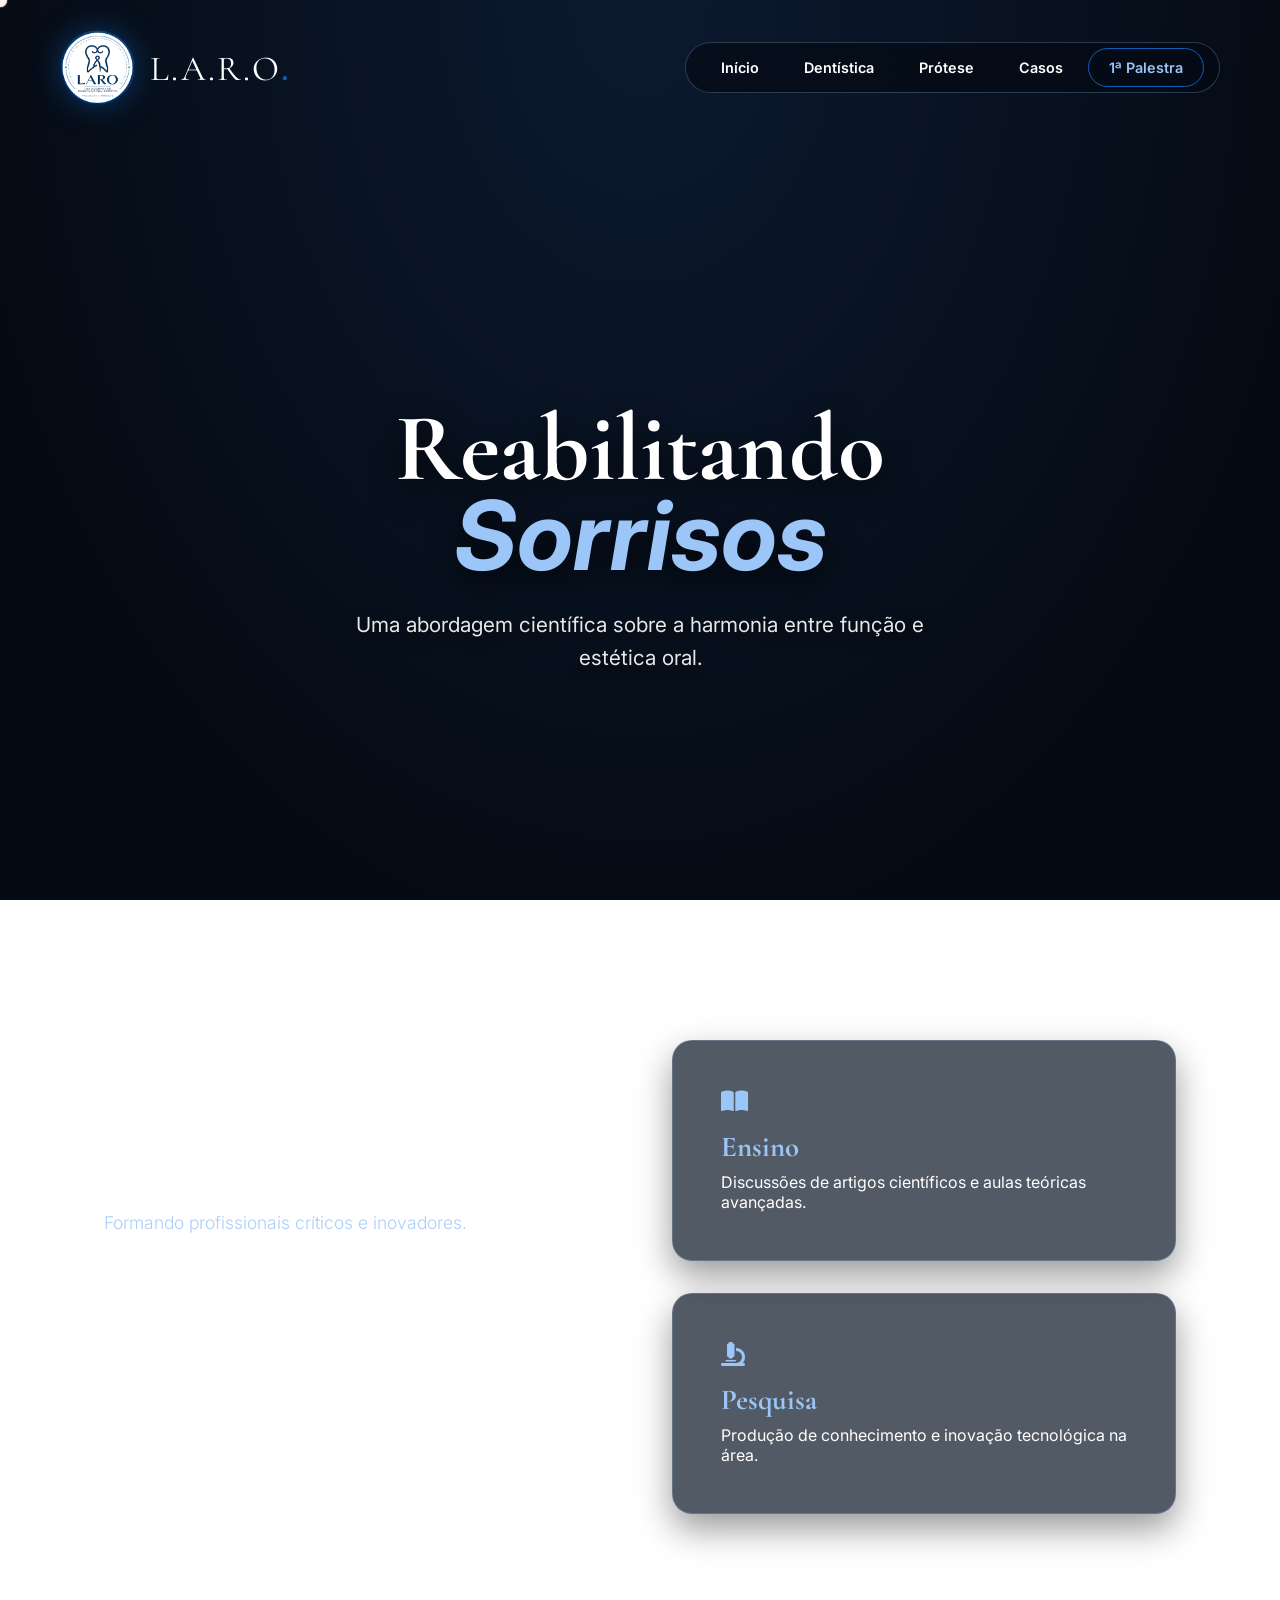
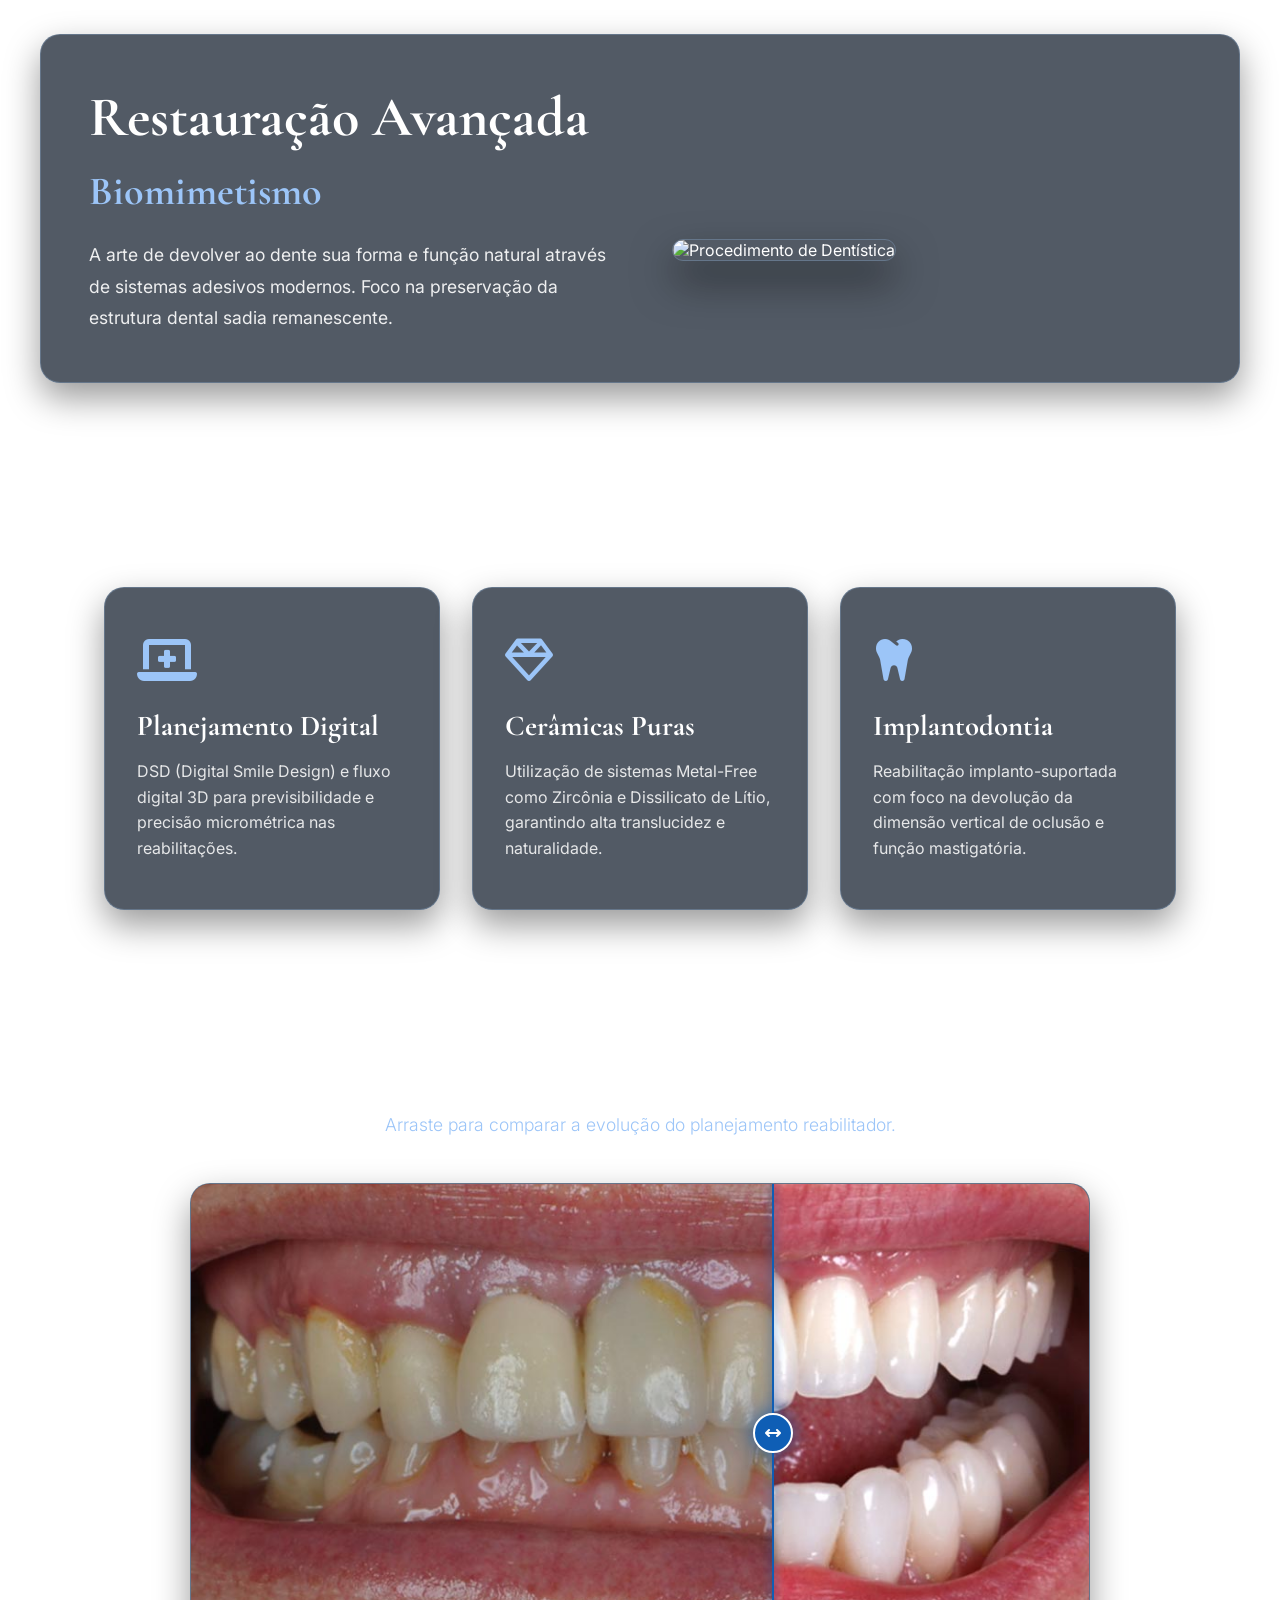
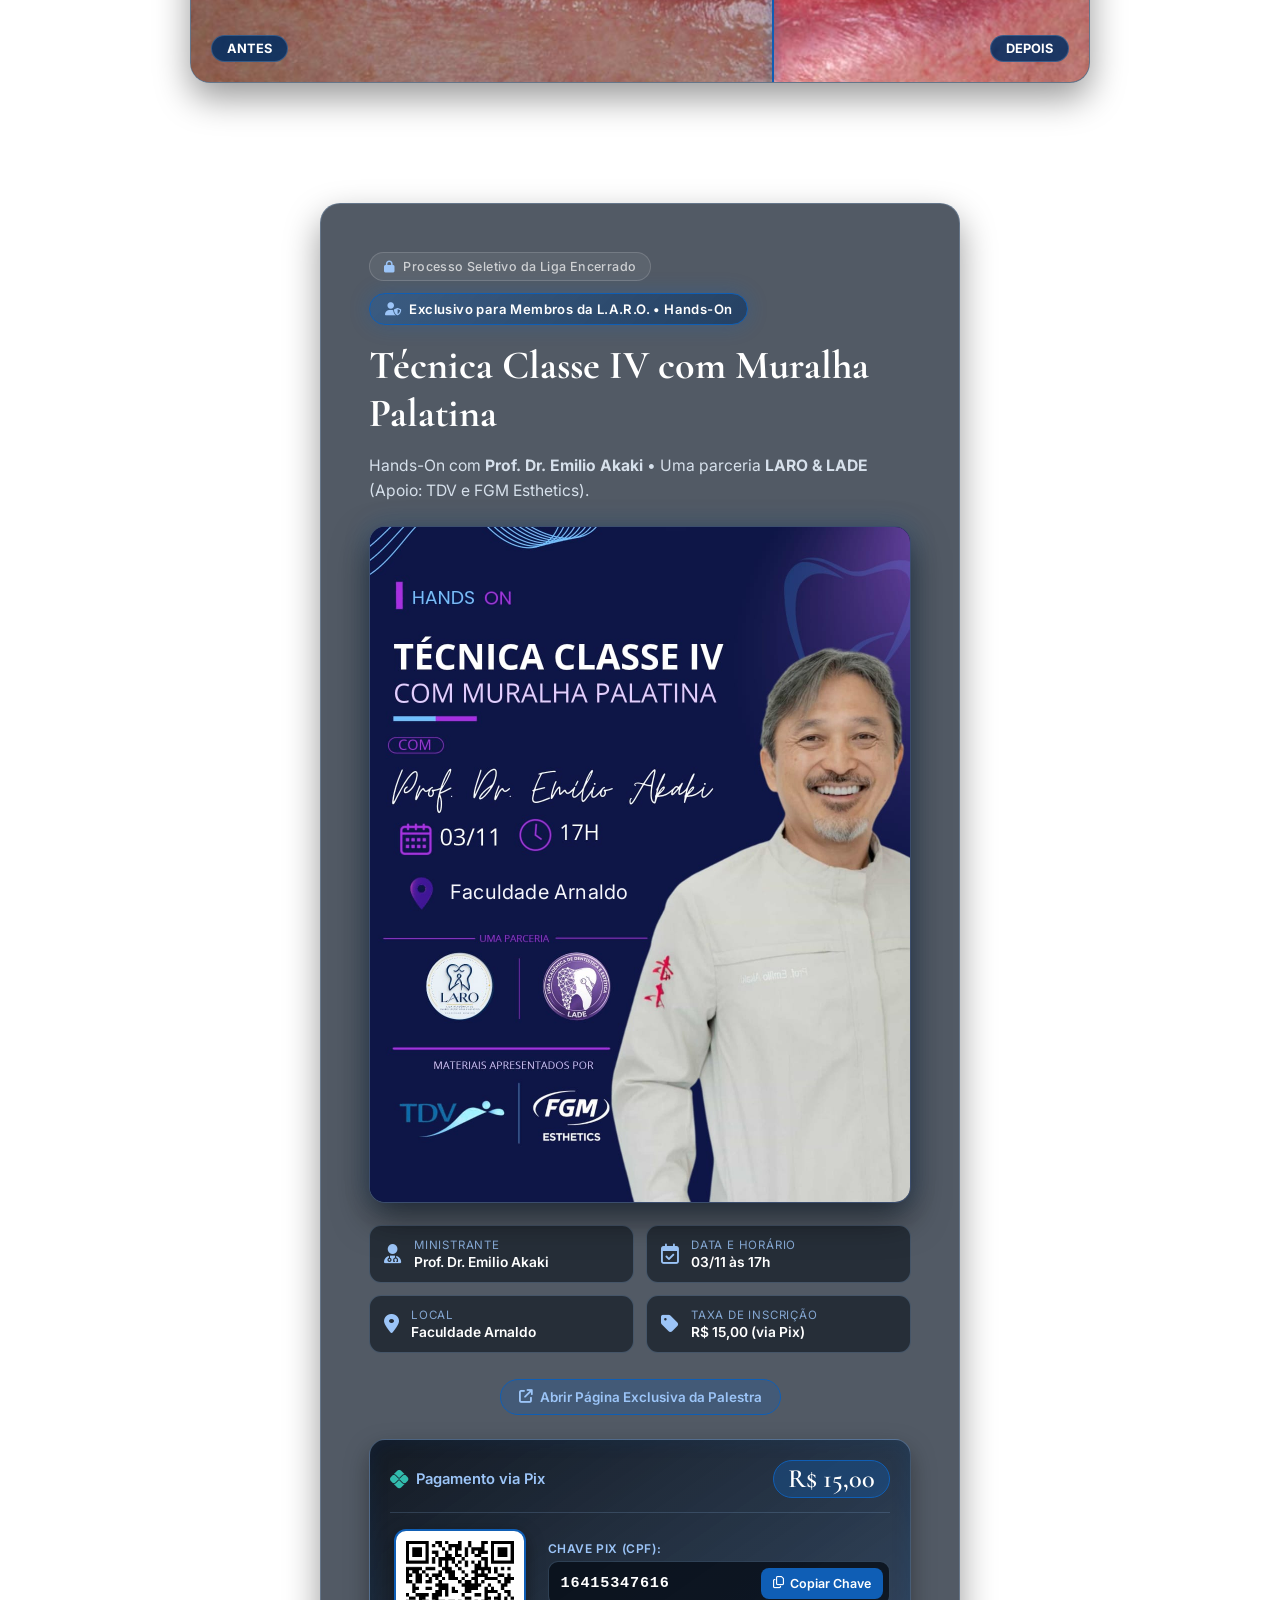
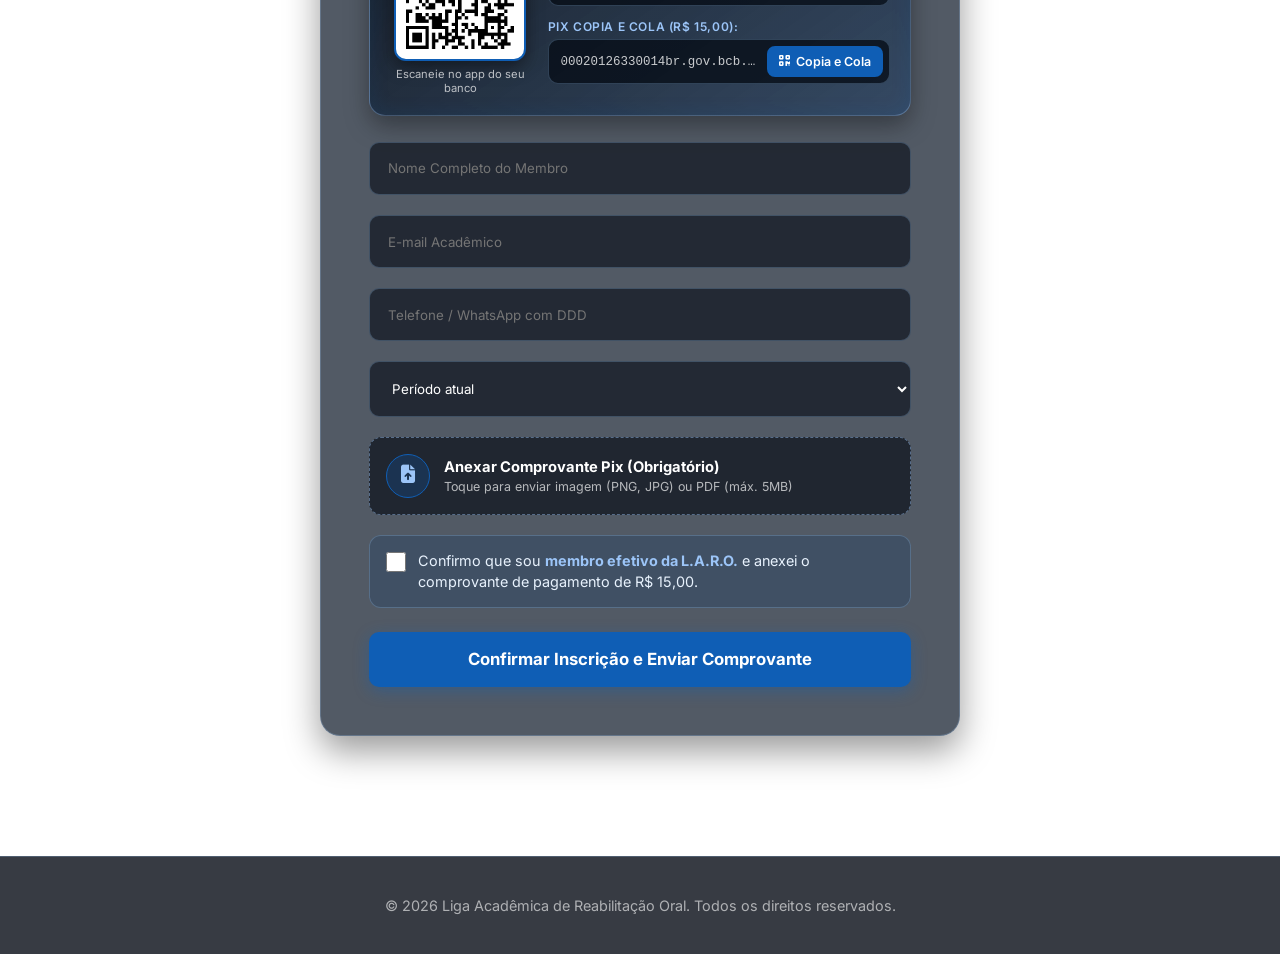
==== index.html @ 34527dc8 "Adicionar pagina e secao da 1a Palestra Hands-On Prof. Dr. Emilio Akaki com Pix R$ 15,00, upload de " ====
<!DOCTYPE html>
<html lang="pt-BR">
<head>
    <meta charset="UTF-8">
    <meta name="viewport" content="width=device-width, initial-scale=1.0, maximum-scale=1.0, user-scalable=no">
    <title>LARO | Liga Acadêmica de Reabilitação Oral</title>
    <link href="https://fonts.googleapis.com/css2?family=Cormorant+Garamond:ital,wght@0,400;0,600;1,400&family=Inter:wght@300;400;600&display=swap" rel="stylesheet">
    <link rel="stylesheet" href="https://cdnjs.cloudflare.com/ajax/libs/font-awesome/6.4.0/css/all.min.css">
    <link rel="stylesheet" href="style.css">
</head>
<body>

    <!-- UI Content that scrolls -->
    <div class="ui-layer">
        
        <header>
            <div class="logo-container fade-in d-1">
                <img src="logo_liga_sem_fundo.png" alt="Logo L.A.R.O." class="nav-logo">
                <div class="logo">L.A.R.O<span>.</span></div>
            </div>
            
            <nav class="nav-pill fade-in d-2">
                <a href="#inicio">Início</a>
                <a href="#restauracao">Dentística</a>
                <a href="#protese">Prótese</a>
                <a href="#casos">Casos</a>
                <a href="#seletivo" class="nav-cta" id="navCta">Junte-se</a>
                <button class="hamburger" onclick="toggleMenu()" title="Menu"><i class="fa-solid fa-bars"></i></button>
            </nav>
        </header>

        <main class="main-content">
            <!-- PÁGINA INÍCIO -->
            <section id="inicio" class="content-section hero-section">
                <div class="hero-text text-center fade-up d-3">
                    <h1>Reabilitando<br><span>Sorrisos</span></h1>
                    <p>Uma abordagem científica sobre a harmonia entre função e estética oral.</p>
                </div>
            </section>

            <!-- A NOSSA ESSÊNCIA (About) -->
            <section class="content-section about-section" id="essencia">
                <div class="container">
                    <div class="grid-layout">
                        <div class="scroll-reveal">
                            <h2 class="title-reveal" style="font-size: 3rem;">A Nossa Essência</h2>
                            <p class="subtitle" style="margin-bottom: 1.5rem;">Formando profissionais críticos e inovadores.</p>
                            <p style="line-height: 1.8; opacity: 0.9; font-size: 1.1rem;">A Liga Acadêmica de Reabilitação Oral tem como objetivo aprofundar os estudos em casos clínicos complexos, unindo a Dentística, Prótese e Oclusão. Acreditamos que a odontologia de excelência é uma arte embasada em evidências científicas sólidas e tecnologia.</p>
                        </div>
                        <div class="stats-grid scroll-reveal">
                            <div class="glass-card stat-box">
                                <i class="fa-solid fa-book-open"></i>
                                <h3 class="accent-text">Ensino</h3>
                                <p>Discussões de artigos científicos e aulas teóricas avançadas.</p>
                            </div>
                            <div class="glass-card stat-box">
                                <i class="fa-solid fa-microscope"></i>
                                <h3 class="accent-text">Pesquisa</h3>
                                <p>Produção de conhecimento e inovação tecnológica na área.</p>
                            </div>
                        </div>
                    </div>
                </div>
            </section>

            <!-- RESTAURAÇÃO AVANÇADA -->
            <section id="restauracao" class="content-section">
                <div class="container glass-card scroll-reveal">
                    <h2 class="title-reveal">Restauração Avançada</h2>
                    <div class="grid-layout">
                        <div class="info-block">
                            <h3 class="accent-text">Biomimetismo</h3>
                            <p>A arte de devolver ao dente sua forma e função natural através de sistemas adesivos modernos. Foco na preservação da estrutura dental sadia remanescente.</p>
                        </div>
                        <div class="image-block">
                            <img src="https://images.unsplash.com/photo-1629909613654-28e377c37b09?auto=format&fit=crop&q=80&w=800" alt="Procedimento de Dentística">
                        </div>
                    </div>
                </div>
            </section>

            <!-- CIÊNCIA PROTÉTICA -->
            <section id="protese" class="content-section">
                <div class="container">
                    <h2 class="title-reveal text-center scroll-reveal">Ciência Protética</h2>
                    <div class="cards-stack">
                        <div class="glass-card scroll-reveal">
                            <i class="fa-solid fa-laptop-medical"></i>
                            <h4>Planejamento Digital</h4>
                            <p>DSD (Digital Smile Design) e fluxo digital 3D para previsibilidade e precisão micrométrica nas reabilitações.</p>
                        </div>
                        <div class="glass-card scroll-reveal" style="transition-delay: 0.1s;">
                            <i class="fa-regular fa-gem"></i>
                            <h4>Cerâmicas Puras</h4>
                            <p>Utilização de sistemas Metal-Free como Zircônia e Dissilicato de Lítio, garantindo alta translucidez e naturalidade.</p>
                        </div>
                        <div class="glass-card scroll-reveal" style="transition-delay: 0.2s;">
                            <i class="fa-solid fa-tooth"></i>
                            <h4>Implantodontia</h4>
                            <p>Reabilitação implanto-suportada com foco na devolução da dimensão vertical de oclusão e função mastigatória.</p>
                        </div>
                    </div>
                </div>
            </section>

            <!-- CASOS CLÍNICOS -->
            <section id="casos" class="content-section">
                <div class="container text-center">
                    <h2 class="title-reveal scroll-reveal">Resultados Clínicos</h2>
                    <p class="subtitle scroll-reveal">Arraste para comparar a evolução do planejamento reabilitador.</p>
                    <div class="comparison-slider glass-card scroll-reveal">
                        <div class="img after"><span>DEPOIS</span></div>
                        <div class="img before"><span>ANTES</span></div>
                        <input type="range" min="0" max="100" value="50" class="slider-input">
                        <div class="slider-line">
                            <div class="slider-drag-btn"><i class="fa-solid fa-arrows-left-right"></i></div>
                        </div>
                    </div>
                </div>
            </section>

            <!-- PROCESSO SELETIVO / 1ª PALESTRA (TRANSIÇÃO AUTOMÁTICA À MEIA-NOITE) -->
            <section id="seletivo" class="content-section">
                <div class="container seletivo-container">
                    
                    <!-- ESTADO 1: PROCESSO SELETIVO (ATÉ HOJE ÀS 23:59:59) -->
                    <div class="form-wrapper glass-card scroll-reveal" id="seletivo-view">
                        <div class="status-badge countdown-badge" id="seletivoCountdownBadge">
                            <i class="fa-regular fa-clock"></i>
                            <span id="countdownText">Inscrições encerram hoje à meia-noite</span>
                        </div>
                        <h2 class="title-reveal">Faça parte da LARO</h2>
                        <p>Buscamos acadêmicos comprometidos com a excelência clínica e pesquisa científica em Odontologia.</p>
                        
                        <form id="apply-form" action="https://formsubmit.co/laroarnaldo@gmail.com" method="POST">
                            <input type="hidden" name="_captcha" value="false">
                            <input type="hidden" name="_subject" value="Nova Inscrição - Processo Seletivo LARO">
                            <input type="hidden" name="_template" value="table">
                            <div class="input-group">
                                <input type="text" name="nome" id="applicantName" placeholder="Nome Completo" required>
                            </div>
                            <div class="input-group">
                                <input type="email" name="email" id="applicantEmail" placeholder="E-mail Acadêmico" required>
                            </div>
                            <div class="input-group">
                                <select name="periodo" id="applicantPeriod" required>
                                    <option value="" disabled selected>Período atual</option>
                                    <option value="1º Período">1º Período</option>
                                    <option value="2º Período">2º Período</option>
                                    <option value="3º Período">3º Período</option>
                                    <option value="4º Período">4º Período</option>
                                    <option value="5º Período">5º Período</option>
                                    <option value="6º Período">6º Período</option>
                                    <option value="7º Período">7º Período</option>
                                    <option value="8º Período">8º Período</option>
                                    <option value="9º Período">9º Período</option>
                                    <option value="10º Período">10º Período</option>
                                    <option value="Outro / Pós-graduação">Outro / Pós-graduação</option>
                                </select>
                            </div>
                            <div class="input-group">
                                <textarea name="motivacao" id="applicantMotivation" placeholder="Por que você quer entrar para a Liga? (Sua motivação)" rows="4" required></textarea>
                            </div>
                            <button type="submit" class="submit-btn arrow-btn" id="submitBtn">Enviar Candidatura</button>
                        </form>
                    </div>

                    <!-- ESTADO 2: 1ª PALESTRA DA LIGA (ATIVA AUTOMATICAMENTE À MEIA-NOITE) -->
                    <div class="form-wrapper glass-card scroll-reveal palestra-home-wrapper" id="palestra-view" style="display: none;">
                        <div class="closed-notice-pill">
                            <i class="fa-solid fa-lock"></i>
                            <span>Processo Seletivo da Liga Encerrado</span>
                        </div>

                        <div class="status-badge exclusive-badge">
                            <i class="fa-solid fa-user-shield"></i>
                            <span>Exclusivo para Membros da L.A.R.O. • Hands-On</span>
                        </div>

                        <h2 class="title-reveal" id="lectureTitle" style="font-size: 2.5rem;">Técnica Classe IV com Muralha Palatina</h2>
                        <p class="lecture-subtitle" id="lectureSubtitle">Hands-On com <strong>Prof. Dr. Emilio Akaki</strong> • Uma parceria <strong>LARO &amp; LADE</strong> (Apoio: TDV e FGM Esthetics).</p>

                        <!-- BANNER OFICIAL DA 1ª PALESTRA / HANDS-ON -->
                        <div class="inline-poster-banner">
                            <img src="primeirapalestra.jpg" alt="Hands On Técnica Classe IV com Muralha Palatina - Prof. Dr. Emilio Akaki">
                            <span class="poster-location-overlay">Faculdade Arnaldo</span>
                        </div>

                        <div class="lecture-info-grid lecture-info-grid-4" id="lectureInfoBox">
                            <div class="lecture-info-item">
                                <i class="fa-solid fa-user-doctor"></i>
                                <div>
                                    <span class="info-label">Ministrante</span>
                                    <strong id="lectureSpeakerText">Prof. Dr. Emilio Akaki</strong>
                                </div>
                            </div>
                            <div class="lecture-info-item">
                                <i class="fa-regular fa-calendar-check"></i>
                                <div>
                                    <span class="info-label">Data e Horário</span>
                                    <strong id="lectureDateText">03/11 às 17h</strong>
                                </div>
                            </div>
                            <div class="lecture-info-item">
                                <i class="fa-solid fa-location-dot"></i>
                                <div>
                                    <span class="info-label">Local</span>
                                    <strong id="lectureLocationText">Faculdade Arnaldo</strong>
                                </div>
                            </div>
                            <div class="lecture-info-item">
                                <i class="fa-solid fa-tag"></i>
                                <div>
                                    <span class="info-label">Taxa de Inscrição</span>
                                    <strong id="lecturePriceText">R$ 15,00 (via Pix)</strong>
                                </div>
                            </div>
                        </div>

                        <div style="margin-bottom: 1.5rem; text-align: center;">
                            <a href="palestra.html" class="open-dedicated-page-link">
                                <i class="fa-solid fa-arrow-up-right-from-square"></i> Abrir Página Exclusiva da Palestra
                            </a>
                        </div>

                        <!-- BLOCO DE PAGAMENTO PIX (QR CODE + COPIA E COLA) -->
                        <div class="pix-payment-card">
                            <div class="pix-header">
                                <div class="pix-badge">
                                    <i class="fa-brands fa-pix"></i>
                                    <span>Pagamento via Pix</span>
                                </div>
                                <span class="pix-amount">R$ 15,00</span>
                            </div>

                            <div class="pix-body">
                                <div class="pix-qr-box">
                                    <img src="qrcode_pix_15.png" alt="QR Code Pix R$ 15,00 - LARO" id="pixQrImg">
                                    <span class="qr-caption">Escaneie no app do seu banco</span>
                                </div>

                                <div class="pix-details">
                                    <div class="pix-field-group">
                                        <span class="pix-field-label">Chave Pix (CPF):</span>
                                        <div class="pix-copy-row">
                                            <code id="pixKeyText">16415347616</code>
                                            <button type="button" class="copy-pix-btn" id="copyKeyBtn" onclick="copyPixValue('16415347616', 'copyKeyBtn', 'Copiar Chave')">
                                                <i class="fa-regular fa-copy"></i> <span>Copiar Chave</span>
                                            </button>
                                        </div>
                                    </div>

                                    <div class="pix-field-group">
                                        <span class="pix-field-label">Pix Copia e Cola (R$ 15,00):</span>
                                        <div class="pix-copy-row">
                                            <input type="text" id="pixPayloadInput" class="pix-payload-readonly" value="00020126330014br.gov.bcb.pix011116415347616520400005303986540515.005802BR5904LARO6014BELO HORIZONTE62070503***63040B07" readonly>
                                            <button type="button" class="copy-pix-btn copy-brcode-btn" id="copyPayloadBtn" onclick="copyPixValue(document.getElementById('pixPayloadInput').value, 'copyPayloadBtn', 'Copia e Cola')">
                                                <i class="fa-solid fa-qrcode"></i> <span>Copia e Cola</span>
                                            </button>
                                        </div>
                                    </div>
                                </div>
                            </div>
                        </div>

                        <iframe name="formsubmit_iframe" id="formsubmit_iframe" style="display: none;"></iframe>

                        <form id="lecture-form" action="https://formsubmit.co/laroarnaldo@gmail.com" method="POST" enctype="multipart/form-data" target="formsubmit_iframe">
                            <input type="hidden" name="_captcha" value="false">
                            <input type="hidden" name="_subject" value="Inscrição + Comprovante Hands-On Prof. Dr. Emilio Akaki (03/11) - LARO">
                            <input type="hidden" name="_template" value="table">
                            <input type="hidden" name="evento" value="Hands-On: Técnica Classe IV com Muralha Palatina - Prof. Dr. Emilio Akaki (03/11 às 17h - Faculdade Arnaldo)">
                            <input type="hidden" name="valor_inscricao" value="R$ 15,00 (Chave Pix: 16415347616)">
                            <input type="hidden" name="comprovante_arquivo" id="receiptFileNameField" value="">

                            <div class="input-group">
                                <input type="text" name="nome" id="memberName" placeholder="Nome Completo do Membro" required>
                            </div>
                            <div class="input-group">
                                <input type="email" name="email" id="memberEmail" placeholder="E-mail Acadêmico" required>
                            </div>
                            <div class="input-group">
                                <input type="tel" name="whatsapp" id="memberPhone" placeholder="Telefone / WhatsApp com DDD" required>
                            </div>
                            <div class="input-group">
                                <select name="periodo" id="memberPeriod" required>
                                    <option value="" disabled selected>Período atual</option>
                                    <option value="1º Período">1º Período</option>
                                    <option value="2º Período">2º Período</option>
                                    <option value="3º Período">3º Período</option>
                                    <option value="4º Período">4º Período</option>
                                    <option value="5º Período">5º Período</option>
                                    <option value="6º Período">6º Período</option>
                                    <option value="7º Período">7º Período</option>
                                    <option value="8º Período">8º Período</option>
                                    <option value="9º Período">9º Período</option>
                                    <option value="10º Período">10º Período</option>
                                    <option value="Outro / Pós-graduação">Outro / Pós-graduação</option>
                                </select>
                            </div>

                            <!-- UPLOAD OBRIGATÓRIO DO COMPROVANTE PIX -->
                            <div class="receipt-upload-wrapper">
                                <label class="receipt-upload-label" for="memberReceipt" id="receiptDropzone">
                                    <input type="file" name="attachment" id="memberReceipt" accept="image/png,image/jpeg,image/jpg,image/webp,application/pdf" required>
                                    <div class="receipt-upload-content" id="receiptUploadDefault">
                                        <div class="receipt-icon-circle">
                                            <i class="fa-solid fa-file-arrow-up"></i>
                                        </div>
                                        <div class="receipt-upload-texts">
                                            <strong>Anexar Comprovante Pix (Obrigatório)</strong>
                                            <span>Toque para enviar imagem (PNG, JPG) ou PDF (máx. 5MB)</span>
                                        </div>
                                    </div>
                                    <div class="receipt-upload-selected" id="receiptUploadSelected" style="display: none;">
                                        <img id="receiptPreviewImg" alt="Prévia do comprovante" style="display: none;">
                                        <div class="receipt-file-icon" id="receiptPdfIcon" style="display: none;">
                                            <i class="fa-solid fa-file-pdf"></i>
                                        </div>
                                        <div class="receipt-selected-info">
                                            <strong id="receiptFileName">comprovante.jpg</strong>
                                            <span id="receiptFileSize">Comprovante pronto para envio</span>
                                        </div>
                                        <span class="receipt-change-badge"><i class="fa-solid fa-check"></i> Anexado</span>
                                    </div>
                                </label>
                                <p class="receipt-error-msg" id="receiptErrorMsg" style="display: none;"></p>
                            </div>

                            <label class="member-checkbox-group" for="memberConfirm">
                                <input type="checkbox" name="confirmacao_membro" id="memberConfirm" value="Confirmado: Membro Efetivo LARO" required>
                                <span class="checkbox-custom"></span>
                                <span class="checkbox-label">Confirmo que sou <strong>membro efetivo da L.A.R.O.</strong> e anexei o comprovante de pagamento de R$ 15,00.</span>
                            </label>

                            <button type="submit" class="submit-btn arrow-btn" id="lectureSubmitBtn">Confirmar Inscrição e Enviar Comprovante</button>
                        </form>
                    </div>

                </div>
            </section>
            
            <footer>
                <p>&copy; 2026 Liga Acadêmica de Reabilitação Oral. Todos os direitos reservados.</p>
            </footer>
        </main>
    </div>

    <!-- Mobile Fullscreen Menu -->
    <div class="mobile-menu" id="mobileMenu">
        <button class="close-menu" onclick="toggleMenu()"><i class="fa-solid fa-xmark"></i></button>
        <a href="#inicio" onclick="toggleMenu()">Início</a>
        <a href="#restauracao" onclick="toggleMenu()">Dentística</a>
        <a href="#protese" onclick="toggleMenu()">Prótese</a>
        <a href="#casos" onclick="toggleMenu()">Casos</a>
        <a href="#seletivo" id="mobileNavCta" onclick="toggleMenu()">Processo Seletivo</a>
    </div>

    <!-- Custom Cursor -->
    <div class="custom-cursor" id="cursor"></div>

    <script src="https://cdnjs.cloudflare.com/ajax/libs/gsap/3.12.2/gsap.min.js"></script>
    <script src="https://cdnjs.cloudflare.com/ajax/libs/gsap/3.12.2/ScrollTrigger.min.js"></script>
    <script src="script.js"></script>
</body>
</html>
---- style.css ----
/* DESIGN PREMIUM - GLASSMORPHISM (LARO THEME COM CORES OFICIAIS DA LOGO) */
:root {
    /* Cores Oficiais da Logo LARO */
    --navy-base: #050b14;
    --navy-deep: #091424;
    --navy-blue: #002d62;
    --sapphire-blue: #0f5eb5;
    --light-blue: #9cc5f8;
    --ice-blue: #e8f2fd;
    --blue-glass: rgba(0, 45, 98, 0.45);
    --blue-border: rgba(156, 197, 248, 0.25);
    --blue-glow: rgba(15, 94, 181, 0.45);
}

* { margin: 0; padding: 0; box-sizing: border-box; font-family: 'Inter', sans-serif; -webkit-tap-highlight-color: transparent; }
html { scroll-behavior: smooth; }
body { 
    width: 100%; 
    min-height: 100vh; 
    background: radial-gradient(ellipse at 50% 0%, #0c1a30 0%, #050b14 75%);
    background-attachment: fixed;
    color: #fff; 
    overflow-x: hidden; 
    position: relative; 
    -webkit-overflow-scrolling: touch; 
}

h1, h2, h3, h4 { font-family: 'Cormorant Garamond', serif; }
.accent-text { color: var(--light-blue); font-size: 1.8rem; margin-bottom: 0.5rem; }
.text-center { text-align: center; }

/* Main UI Layer */
.ui-layer { position: relative; z-index: 10; width: 100%; display: flex; flex-direction: column; }

/* Header */
header { display: flex; justify-content: space-between; align-items: center; padding: 30px 60px; width: 100%; position: absolute; top: 0; z-index: 100; }
.logo-container { display: flex; align-items: center; gap: 15px; }
.nav-logo { height: 75px; width: auto; filter: drop-shadow(0 0 14px rgba(15, 94, 181, 0.5)); border-radius: 50%; }
.logo { font-size: 2.2rem; font-family: 'Cormorant Garamond', serif; letter-spacing: 2px; }
.logo span { color: var(--sapphire-blue); }

.nav-pill { background: rgba(5, 11, 20, 0.7); backdrop-filter: blur(20px); -webkit-backdrop-filter: blur(20px); border: 1px solid var(--blue-border); border-radius: 40px; padding: 5px 15px; display: flex; gap: 5px; align-items: center; }
.nav-pill a { color: #fff; text-decoration: none; font-size: 0.9rem; font-weight: 600; padding: 10px 20px; border-radius: 30px; transition: all 0.3s ease; }
.nav-pill a:hover { background: var(--sapphire-blue); color: #fff; }
.nav-cta { border: 1px solid var(--sapphire-blue) !important; color: var(--light-blue) !important; }
.nav-cta:hover { background: var(--sapphire-blue) !important; color: #fff !important; }
.hamburger { display: none; background: none; border: none; color: #fff; font-size: 1.2rem; cursor: pointer; padding: 4px 8px; transition: 0.3s; }

/* Center Layout */
.main-content { flex: 1; position: relative; width: 100%; padding-top: 180px; display: flex; flex-direction: column; gap: 120px; }

/* Hero Section - Ocupa a viewport inicial para isolamento visual */
.hero-section { 
    min-height: calc(100vh - 180px); 
    display: flex; 
    align-items: center; 
    justify-content: center; 
    margin-bottom: 0; 
}
.hero-text h1 { font-size: 6rem; line-height: 0.9; margin-bottom: 1.5rem; text-shadow: 0 10px 30px rgba(0,0,0,0.8); }
.hero-text span { color: var(--light-blue); font-style: italic; }
.hero-text p { font-size: 1.3rem; max-width: 600px; opacity: 0.9; line-height: 1.6; margin: 0 auto; text-shadow: 0 5px 15px rgba(0,0,0,0.8); }

/* About Section */
.about-section { padding-top: 20px; }

/* Containers & Grids */
.container { max-width: 1200px; margin: 0 auto; padding: 0 5%; width: 100%; }
.title-reveal { font-size: 3.5rem; color: #ffffff; margin-bottom: 1rem; }
.subtitle { font-size: 1.1rem; opacity: 0.85; margin-bottom: 3rem; font-weight: 300; color: var(--light-blue); }

.grid-layout { display: grid; grid-template-columns: 1fr 1fr; gap: 4rem; align-items: center; }
.stats-grid { display: flex; flex-direction: column; gap: 2rem; }

/* Glass Cards */
.glass-card { 
    background: rgba(9, 20, 36, 0.7); 
    border: 1px solid var(--blue-border); 
    padding: 3rem; 
    border-radius: 20px; 
    backdrop-filter: blur(15px); 
    -webkit-backdrop-filter: blur(15px); 
    transition: transform 0.4s ease, border-color 0.4s ease, box-shadow 0.4s ease; 
    overflow: hidden; 
    position: relative; 
    box-shadow: 0 15px 35px rgba(0,0,0,0.4);
}
.glass-card:hover { 
    transform: translateY(-5px); 
    border-color: var(--sapphire-blue); 
    box-shadow: 0 20px 40px rgba(0,0,0,0.5), 0 0 25px var(--blue-glow); 
}

.stat-box i { color: var(--light-blue); font-size: 1.5rem; margin-bottom: 1rem; }

.image-block img { width: 100%; height: 400px; object-fit: cover; border-radius: 20px; box-shadow: 0 20px 40px rgba(0,0,0,0.5); border: 1px solid var(--blue-border); }
.info-block h3 { font-size: 2.5rem; margin-bottom: 1.5rem; color: var(--light-blue); }
.info-block p { font-size: 1.1rem; line-height: 1.8; opacity: 0.9; }

/* Cards Stack (Prótese) */
.cards-stack { display: grid; grid-template-columns: repeat(auto-fit, minmax(300px, 1fr)); gap: 2rem; }
.cards-stack .glass-card { padding: 3rem 2rem; }
.cards-stack i { font-size: 3rem; color: var(--light-blue); margin-bottom: 1.5rem; display: inline-block; transition: transform 0.4s ease; }
.cards-stack .glass-card:hover i { transform: scale(1.15) rotate(5deg); color: #ffffff; }
.cards-stack h4 { font-size: 1.8rem; margin-bottom: 1rem; font-family: 'Cormorant Garamond', serif; }
.cards-stack p { font-size: 1rem; line-height: 1.6; opacity: 0.85; }

/* Slider (Casos) */
.comparison-slider { position: relative; width: 100%; max-width: 900px; height: 500px; margin: 0 auto; border-radius: 20px; overflow: hidden; padding: 0 !important; border: 1px solid var(--blue-border); touch-action: pan-y; user-select: none; -webkit-user-select: none; }
.img { position: absolute; top: 0; left: 0; width: 100%; height: 100%; background-size: cover; background-position: center; pointer-events: none; }
.img span { position: absolute; bottom: 20px; background: rgba(0, 45, 98, 0.85); color: #ffffff; padding: 5px 15px; border-radius: 20px; font-weight: bold; font-size: 0.8rem; border: 1px solid var(--blue-border); pointer-events: none; }
.after { background-image: url('after.png'); }
.after span { right: 20px; }
.before { background-image: url('before.png'); clip-path: inset(0 50% 0 0); }
.before span { left: 20px; }
.slider-input { position: absolute; top: 0; left: 0; width: 100%; height: 100%; opacity: 0; z-index: 10; cursor: ew-resize; margin: 0; padding: 0; }
.slider-line { position: absolute; left: 50%; top: 0; width: 2px; height: 100%; background: var(--sapphire-blue); transform: translateX(-50%); pointer-events: none; box-shadow: 0 0 10px var(--sapphire-blue); z-index: 5; }
.slider-drag-btn { position: absolute; top: 50%; left: 50%; transform: translate(-50%, -50%); width: 40px; height: 40px; background: var(--sapphire-blue); border-radius: 50%; display: flex; justify-content: center; align-items: center; color: #ffffff; box-shadow: 0 0 20px rgba(15, 94, 181, 0.8); border: 2px solid #ffffff; pointer-events: none; }

/* Form Seletivo & 1ª Palestra */
.seletivo-container { display: flex; justify-content: center; align-items: center; width: 100%; }
.form-wrapper { max-width: 560px; width: 100%; margin: 0 auto; }
.form-wrapper > p { opacity: 0.88; line-height: 1.6; margin-bottom: 1.8rem; color: var(--ice-blue); }
.input-group { margin-bottom: 1.25rem; }
input, select, textarea { width: 100%; padding: 1.1rem; background: rgba(5, 11, 20, 0.6); border: 1px solid var(--blue-border); border-radius: 10px; color: #fff; font-family: 'Inter', sans-serif; transition: 0.3s; }
input:focus, select:focus, textarea:focus { border-color: var(--sapphire-blue); background: rgba(0, 45, 98, 0.25); outline: none; box-shadow: 0 0 15px rgba(15, 94, 181, 0.35); }
select option { background: var(--navy-deep); color: #fff; }
.submit-btn { width: 100%; padding: 1.1rem; background: var(--sapphire-blue); color: #fff; border: none; border-radius: 10px; font-weight: bold; font-size: 1.05rem; transition: 0.3s; cursor: pointer; box-shadow: 0 4px 15px rgba(15, 94, 181, 0.4); }
.submit-btn:hover { letter-spacing: 2px; background: #1a72d6; box-shadow: 0 0 25px rgba(15, 94, 181, 0.7); }

/* Badges & Elementos da Palestra */
.closed-notice-pill {
    display: inline-flex;
    align-items: center;
    gap: 8px;
    padding: 6px 14px;
    border-radius: 30px;
    background: rgba(255, 255, 255, 0.06);
    border: 1px solid rgba(255, 255, 255, 0.15);
    color: rgba(255, 255, 255, 0.7);
    font-size: 0.78rem;
    font-weight: 500;
    margin-bottom: 0.75rem;
    letter-spacing: 0.4px;
}
.closed-notice-pill i {
    color: var(--light-blue);
    font-size: 0.75rem;
}

.status-badge {
    display: inline-flex;
    align-items: center;
    gap: 8px;
    padding: 7px 15px;
    border-radius: 30px;
    font-size: 0.82rem;
    font-weight: 600;
    letter-spacing: 0.4px;
    margin-bottom: 1rem;
}
.countdown-badge {
    background: rgba(15, 94, 181, 0.2);
    border: 1px solid rgba(156, 197, 248, 0.35);
    color: var(--light-blue);
}
.exclusive-badge {
    background: linear-gradient(135deg, rgba(15, 94, 181, 0.35), rgba(0, 45, 98, 0.55));
    border: 1px solid var(--sapphire-blue);
    color: #ffffff;
    box-shadow: 0 0 20px rgba(15, 94, 181, 0.3);
    display: flex;
    width: fit-content;
}
.exclusive-badge i {
    color: var(--light-blue);
}

.lecture-subtitle {
    font-size: 0.98rem;
    line-height: 1.6;
    color: var(--ice-blue);
    opacity: 0.9;
    margin-bottom: 1.4rem !important;
}

.lecture-info-grid {
    display: grid;
    grid-template-columns: 1fr 1fr;
    gap: 12px;
    margin-bottom: 1.6rem;
}
.lecture-info-item {
    display: flex;
    align-items: center;
    gap: 12px;
    padding: 12px 14px;
    background: rgba(5, 11, 20, 0.55);
    border: 1px solid var(--blue-border);
    border-radius: 12px;
}
.lecture-info-item i {
    font-size: 1.25rem;
    color: var(--light-blue);
    flex-shrink: 0;
}
.lecture-info-item div {
    display: flex;
    flex-direction: column;
    gap: 2px;
}
.info-label {
    font-size: 0.72rem;
    text-transform: uppercase;
    letter-spacing: 0.8px;
    color: var(--light-blue);
    opacity: 0.8;
}
.lecture-info-item strong {
    font-size: 0.86rem;
    color: #ffffff;
    font-weight: 600;
}

/* Checkbox Customizado de Membro da Liga */
.member-checkbox-group {
    display: flex;
    align-items: flex-start;
    gap: 12px;
    padding: 14px 16px;
    margin-bottom: 1.5rem;
    background: rgba(0, 45, 98, 0.22);
    border: 1px solid var(--blue-border);
    border-radius: 12px;
    cursor: pointer;
    transition: border-color 0.3s ease, background 0.3s ease;
    user-select: none;
}
.member-checkbox-group:hover {
    border-color: var(--sapphire-blue);
    background: rgba(0, 45, 98, 0.35);
}
.member-checkbox-group input[type="checkbox"] {
    width: 20px;
    height: 20px;
    margin-top: 2px;
    accent-color: var(--sapphire-blue);
    cursor: pointer;
    flex-shrink: 0;
    padding: 0;
}
.checkbox-custom {
    display: none;
}
.checkbox-label {
    font-size: 0.9rem;
    line-height: 1.5;
    color: var(--ice-blue);
}
.checkbox-label strong {
    color: var(--light-blue);
}

/* Card de Pagamento Pix (QR Code + Chave + Copia e Cola) */
.pix-payment-card {
    background: linear-gradient(145deg, rgba(5, 11, 20, 0.8), rgba(0, 45, 98, 0.35));
    border: 1px solid rgba(156, 197, 248, 0.35);
    border-radius: 16px;
    padding: 1.25rem;
    margin-bottom: 1.6rem;
    box-shadow: 0 10px 25px rgba(0, 0, 0, 0.35), inset 0 0 20px rgba(15, 94, 181, 0.12);
}
.pix-header {
    display: flex;
    justify-content: space-between;
    align-items: center;
    padding-bottom: 0.9rem;
    margin-bottom: 1rem;
    border-bottom: 1px solid rgba(156, 197, 248, 0.18);
}
.pix-badge {
    display: inline-flex;
    align-items: center;
    gap: 8px;
    font-size: 0.92rem;
    font-weight: 600;
    color: var(--light-blue);
}
.pix-badge i {
    font-size: 1.15rem;
    color: #32bcad;
}
.pix-amount {
    font-family: 'Cormorant Garamond', serif;
    font-size: 1.65rem;
    font-weight: 600;
    color: #ffffff;
    background: rgba(15, 94, 181, 0.35);
    border: 1px solid var(--sapphire-blue);
    padding: 2px 14px;
    border-radius: 30px;
}
.pix-body {
    display: grid;
    grid-template-columns: 140px 1fr;
    gap: 1.1rem;
    align-items: center;
}
.pix-qr-box {
    display: flex;
    flex-direction: column;
    align-items: center;
    gap: 6px;
}
.pix-qr-box img {
    width: 132px;
    height: 132px;
    border-radius: 12px;
    background: #ffffff;
    padding: 6px;
    border: 2px solid var(--sapphire-blue);
    box-shadow: 0 6px 18px rgba(0, 0, 0, 0.45);
}
.qr-caption {
    font-size: 0.7rem;
    color: rgba(255, 255, 255, 0.7);
    text-align: center;
}
.pix-details {
    display: flex;
    flex-direction: column;
    gap: 0.85rem;
    min-width: 0;
}
.pix-field-group {
    display: flex;
    flex-direction: column;
    gap: 5px;
}
.pix-field-label {
    font-size: 0.75rem;
    color: var(--light-blue);
    text-transform: uppercase;
    letter-spacing: 0.6px;
    font-weight: 600;
}
.pix-copy-row {
    display: flex;
    align-items: center;
    gap: 8px;
    background: rgba(5, 11, 20, 0.75);
    border: 1px solid var(--blue-border);
    border-radius: 10px;
    padding: 6px 6px 6px 12px;
}
.pix-copy-row code {
    flex: 1;
    font-family: monospace;
    font-size: 0.95rem;
    font-weight: 600;
    color: #ffffff;
    letter-spacing: 0.8px;
    overflow: hidden;
    text-overflow: ellipsis;
    white-space: nowrap;
}
.pix-payload-readonly {
    flex: 1;
    min-width: 0;
    background: transparent !important;
    border: none !important;
    padding: 2px 0 !important;
    font-family: monospace;
    font-size: 0.78rem;
    color: rgba(255, 255, 255, 0.78);
    box-shadow: none !important;
    text-overflow: ellipsis;
}
.copy-pix-btn {
    display: inline-flex;
    align-items: center;
    gap: 6px;
    background: var(--sapphire-blue);
    color: #ffffff;
    border: none;
    border-radius: 8px;
    padding: 8px 12px;
    font-size: 0.78rem;
    font-weight: 600;
    cursor: pointer;
    white-space: nowrap;
    transition: all 0.25s ease;
    flex-shrink: 0;
}
.copy-pix-btn:hover {
    background: #1a72d6;
    box-shadow: 0 0 12px rgba(15, 94, 181, 0.6);
}
.copy-pix-btn.copied {
    background: #148f6b;
    color: #ffffff;
}

/* Upload Obrigatório de Comprovante */
.receipt-upload-wrapper {
    margin-bottom: 1.25rem;
}
.receipt-upload-label {
    display: block;
    background: rgba(5, 11, 20, 0.65);
    border: 1.5px dashed rgba(156, 197, 248, 0.45);
    border-radius: 12px;
    padding: 16px;
    cursor: pointer;
    transition: all 0.3s ease;
    position: relative;
}
.receipt-upload-label:hover {
    border-color: var(--sapphire-blue);
    background: rgba(0, 45, 98, 0.28);
}
.receipt-upload-label.has-file {
    border-style: solid;
    border-color: #20b486;
    background: rgba(20, 143, 107, 0.14);
}
.receipt-upload-label input[type="file"] {
    position: absolute;
    width: 1px;
    height: 1px;
    opacity: 0;
    overflow: hidden;
    z-index: -1;
}
.receipt-upload-content {
    display: flex;
    align-items: center;
    gap: 14px;
}
.receipt-icon-circle {
    width: 44px;
    height: 44px;
    border-radius: 50%;
    background: rgba(15, 94, 181, 0.25);
    border: 1px solid var(--sapphire-blue);
    display: flex;
    align-items: center;
    justify-content: center;
    color: var(--light-blue);
    font-size: 1.15rem;
    flex-shrink: 0;
}
.receipt-upload-texts {
    display: flex;
    flex-direction: column;
    gap: 3px;
    text-align: left;
}
.receipt-upload-texts strong {
    font-size: 0.92rem;
    color: #ffffff;
}
.receipt-upload-texts span {
    font-size: 0.78rem;
    color: rgba(255, 255, 255, 0.68);
}
.receipt-upload-selected {
    display: flex;
    align-items: center;
    gap: 12px;
}
#receiptPreviewImg {
    width: 46px;
    height: 46px;
    object-fit: cover;
    border-radius: 8px;
    border: 1px solid var(--light-blue);
    flex-shrink: 0;
}
.receipt-file-icon {
    width: 44px;
    height: 44px;
    border-radius: 8px;
    background: rgba(15, 94, 181, 0.3);
    display: flex;
    align-items: center;
    justify-content: center;
    color: var(--light-blue);
    font-size: 1.3rem;
    flex-shrink: 0;
}
.receipt-selected-info {
    display: flex;
    flex-direction: column;
    gap: 2px;
    flex: 1;
    min-width: 0;
    text-align: left;
}
.receipt-selected-info strong {
    font-size: 0.88rem;
    color: #ffffff;
    overflow: hidden;
    text-overflow: ellipsis;
    white-space: nowrap;
}
.receipt-selected-info span {
    font-size: 0.75rem;
    color: var(--light-blue);
}
.receipt-change-badge {
    background: rgba(32, 180, 134, 0.25);
    border: 1px solid #20b486;
    color: #7ef7d1;
    font-size: 0.74rem;
    font-weight: 600;
    padding: 4px 10px;
    border-radius: 20px;
    white-space: nowrap;
}
.receipt-error-msg {
    color: #ff7b7b !important;
    font-size: 0.8rem !important;
    margin-top: 6px;
    margin-bottom: 0 !important;
}

/* Página Exclusiva da 1ª Palestra (palestra.html) & Banner do Cartaz */
.palestra-home-wrapper {
    max-width: 640px;
}
.inline-poster-banner {
    position: relative;
    container-type: inline-size;
    width: 100%;
    border-radius: 16px;
    overflow: hidden;
    border: 1px solid rgba(156, 197, 248, 0.35);
    box-shadow: 0 15px 35px rgba(0, 0, 0, 0.55), 0 0 25px rgba(15, 94, 181, 0.25);
    margin-bottom: 1.4rem;
    background: #070d23;
}
.inline-poster-banner img {
    width: 100%;
    height: auto;
    display: block;
}
.poster-location-overlay {
    position: absolute;
    left: 14.8%;
    top: 52.0%;
    height: 4.1%;
    min-width: 34%;
    background: #0e1647;
    color: #f5f6fc;
    display: inline-flex;
    align-items: center;
    padding-right: 8px;
    font-family: 'Inter', sans-serif;
    font-weight: 400;
    font-size: clamp(0.9rem, 3.1vw, 1.4rem);
    font-size: 3.7cqw;
    line-height: 1;
    letter-spacing: 0.2px;
    pointer-events: none;
    white-space: nowrap;
}
.open-dedicated-page-link {
    display: inline-flex;
    align-items: center;
    gap: 8px;
    padding: 9px 18px;
    border-radius: 30px;
    background: rgba(15, 94, 181, 0.22);
    border: 1px solid var(--sapphire-blue);
    color: var(--light-blue);
    text-decoration: none;
    font-size: 0.84rem;
    font-weight: 600;
    transition: all 0.3s ease;
}
.open-dedicated-page-link:hover {
    background: var(--sapphire-blue);
    color: #ffffff;
    box-shadow: 0 0 18px rgba(15, 94, 181, 0.5);
}

.palestra-page-main {
    padding-top: 150px;
    gap: 60px;
}
.palestra-page-header {
    margin-bottom: 3rem;
}
.palestra-hero-title {
    font-size: 3.8rem;
    line-height: 1.05;
    margin-bottom: 0.8rem;
    text-shadow: 0 10px 30px rgba(0, 0, 0, 0.8);
}
.palestra-hero-title span {
    color: var(--light-blue);
    font-style: italic;
}
.palestra-hero-subtitle {
    font-size: 1.15rem;
    color: var(--ice-blue);
    opacity: 0.9;
}
.palestra-hero-subtitle strong {
    color: var(--light-blue);
}

.palestra-split-layout {
    display: grid;
    grid-template-columns: 0.95fr 1.05fr;
    gap: 2.5rem;
    align-items: start;
}
.poster-card {
    padding: 1.6rem;
}
.poster-img-wrapper {
    position: relative;
    container-type: inline-size;
    width: 100%;
    border-radius: 14px;
    overflow: hidden;
    border: 1px solid rgba(156, 197, 248, 0.35);
    box-shadow: 0 12px 30px rgba(0, 0, 0, 0.55);
    margin-bottom: 1.4rem;
    background: #070d23;
}
.poster-img-wrapper img {
    width: 100%;
    height: auto;
    display: block;
}

.event-highlights-list {
    display: flex;
    flex-direction: column;
    gap: 10px;
}
.event-highlight-row {
    display: flex;
    align-items: center;
    gap: 14px;
    padding: 12px 14px;
    background: rgba(5, 11, 20, 0.6);
    border: 1px solid var(--blue-border);
    border-radius: 12px;
}
.highlight-icon {
    width: 40px;
    height: 40px;
    border-radius: 10px;
    background: rgba(15, 94, 181, 0.25);
    border: 1px solid rgba(156, 197, 248, 0.3);
    display: flex;
    align-items: center;
    justify-content: center;
    color: var(--light-blue);
    font-size: 1.1rem;
    flex-shrink: 0;
}
.event-highlight-row div:last-child {
    display: flex;
    flex-direction: column;
    gap: 2px;
}
.event-highlight-row strong {
    font-size: 0.92rem;
    color: #ffffff;
}

/* Footer */
footer { text-align: center; padding: 40px 20px; color: rgba(255,255,255,0.6); font-size: 0.9rem; margin-top: auto; border-top: 1px solid var(--blue-border); background: rgba(5, 11, 20, 0.8); backdrop-filter: blur(10px); }

/* Mobile Menu Overlay */
.mobile-menu {
    position: fixed; top: 0; left: 0; width: 100%; height: 100%;
    background: rgba(5, 11, 20, 0.98); backdrop-filter: blur(20px); -webkit-backdrop-filter: blur(20px);
    z-index: 1000; display: flex; flex-direction: column; justify-content: center; align-items: center;
    opacity: 0; pointer-events: none; transition: opacity 0.4s ease;
}
.mobile-menu.active { opacity: 1; pointer-events: all; }
.close-menu { position: absolute; top: 40px; right: 40px; background: none; border: none; color: #fff; font-size: 2rem; cursor: pointer; transition: transform 0.3s; }
.close-menu:hover { transform: rotate(90deg); color: var(--light-blue); }
.mobile-menu a {
    color: #fff; text-decoration: none; font-size: 1.5rem; font-weight: 700; margin: 15px 0; text-transform: uppercase; letter-spacing: 3px;
    transform: translateY(30px); opacity: 0; transition: all 0.4s cubic-bezier(0.175, 0.885, 0.32, 1.275); text-align: center;
}
.mobile-menu a:hover { color: var(--light-blue); }
.mobile-menu.active a { transform: translateY(0); opacity: 1; }

/* Custom Cursor */
.custom-cursor {
    position: fixed; top: 0; left: 0; width: 15px; height: 15px; background: #fff; border-radius: 50%; pointer-events: none; z-index: 9999;
    transform: translate(-50%, -50%); transition: width 0.3s, height 0.3s, background-color 0.3s, mix-blend-mode 0.3s; mix-blend-mode: difference;
}
.custom-cursor.hovering { width: 60px; height: 60px; background-color: rgba(15, 94, 181, 0.6); mix-blend-mode: screen; }

@media (min-width: 769px) {
    body { cursor: none; }
    a, button { cursor: none !important; }
}

/* Animations */
.fade-up { opacity: 0; transform: translateY(30px); animation: fadeUpAnim 1s cubic-bezier(0.16, 1, 0.3, 1) forwards; }
.fade-in { opacity: 0; animation: fadeInAnim 1.5s ease forwards; }
@keyframes fadeUpAnim { to { opacity: 1; transform: translateY(0); } }
@keyframes fadeInAnim { to { opacity: 1; } }
.d-1 { animation-delay: 0.1s; } .d-2 { animation-delay: 0.3s; } .d-3 { animation-delay: 0.5s; }

/* Scroll Reveal Initial State */
.scroll-reveal { opacity: 0; transform: translateY(40px); transition: all 0.8s cubic-bezier(0.16, 1, 0.3, 1); }
.scroll-reveal.visible { opacity: 1; transform: translateY(0); }

/* Responsive */
@media (max-width: 960px) {
    .palestra-split-layout {
        grid-template-columns: 1fr;
        gap: 2rem;
    }
    .palestra-hero-title {
        font-size: 2.8rem;
    }
}

@media (max-width: 900px) {
    .nav-pill a:not(.nav-cta) { display: none; }
    .hamburger { display: block; }
}

@media (max-width: 768px) {
    /* Header & Navegação Superior Otimizada */
    header { 
        padding: 16px 20px; 
    }
    .logo-container {
        gap: 10px;
    }
    .nav-logo { 
        height: 48px; 
    }
    .logo { 
        font-size: 1.6rem; 
        letter-spacing: 1px;
    }
    .nav-pill {
        padding: 4px 8px;
        gap: 4px;
        border-radius: 30px;
    }
    .nav-cta {
        font-size: 0.78rem !important;
        padding: 6px 14px !important;
        letter-spacing: 0.5px;
    }
    .hamburger {
        padding: 6px 8px;
        font-size: 1.1rem;
    }

    /* Layout Geral & Espaçamentos Entre Seções */
    .container {
        padding: 0 16px;
    }
    .main-content { 
        gap: 60px; 
        padding-top: 105px; 
    }

    /* Hero Section - Preenche a tela inicial no celular (apenas rolando ela aparece) */
    .hero-section {
        min-height: calc(100vh - 105px);
        min-height: calc(100dvh - 105px);
        display: flex;
        align-items: center;
        justify-content: center;
        padding: 20px 0;
        margin-bottom: 0 !important;
    }
    .about-section {
        padding-top: 20px;
    }
    .hero-text h1 { 
        font-size: 2.8rem; 
        line-height: 1.05;
        margin-bottom: 1.2rem;
    }
    .hero-text p {
        font-size: 1rem;
        line-height: 1.5;
        padding: 0 10px;
    }

    /* Tipografia de Seções */
    .title-reveal { 
        font-size: 2.1rem !important; 
        margin-bottom: 0.6rem;
    }
    .subtitle {
        font-size: 0.95rem;
        margin-bottom: 2rem;
    }

    /* Grids & Cards */
    .grid-layout { 
        grid-template-columns: 1fr; 
        gap: 2rem; 
    }
    .stats-grid {
        gap: 1.2rem;
    }
    .glass-card { 
        padding: 1.6rem 1.4rem; 
        border-radius: 16px;
    }
    .stat-box i {
        font-size: 1.3rem;
        margin-bottom: 0.6rem;
    }
    .accent-text {
        font-size: 1.4rem;
    }
    .info-block h3 {
        font-size: 1.8rem;
        margin-bottom: 1rem;
    }
    .info-block p {
        font-size: 0.95rem;
        line-height: 1.6;
    }
    .image-block img {
        height: 250px;
        border-radius: 14px;
    }

    /* Cards Stack (Prótese) */
    .cards-stack {
        grid-template-columns: 1fr;
        gap: 1.2rem;
    }
    .cards-stack .glass-card {
        padding: 1.8rem 1.4rem;
    }
    .cards-stack i {
        font-size: 2.2rem;
        margin-bottom: 1rem;
    }
    .cards-stack h4 {
        font-size: 1.4rem;
    }
    .cards-stack p {
        font-size: 0.92rem;
    }

    /* Slider de Casos */
    .comparison-slider { 
        height: 280px; 
        border-radius: 14px;
    }
    .slider-drag-btn {
        width: 32px;
        height: 32px;
        font-size: 0.8rem;
    }
    .img span {
        font-size: 0.7rem;
        padding: 4px 10px;
        bottom: 12px;
    }

    /* Formulário Seletivo */
    .seletivo-container {
        padding: 0 8px;
        width: 100%;
    }
    .form-wrapper {
        padding: 1.6rem 1.2rem;
        border-radius: 16px;
        width: 100%;
        max-width: 94%;
        margin: 0 auto;
    }
    .form-wrapper h2.title-reveal {
        font-size: 1.8rem !important;
    }
    .form-wrapper p {
        font-size: 0.9rem;
        margin-bottom: 1.5rem;
    }
    .input-group {
        margin-bottom: 0.9rem;
    }
    input, select, textarea {
        padding: 0.85rem 0.95rem;
        font-size: 0.9rem;
    }
    .submit-btn {
        padding: 0.9rem;
        font-size: 0.95rem;
    }
    .lecture-info-grid {
        grid-template-columns: 1fr;
        gap: 8px;
        margin-bottom: 1.2rem;
    }
    .lecture-info-item {
        padding: 10px 12px;
    }
    .status-badge {
        font-size: 0.74rem;
        padding: 6px 12px;
    }
    .closed-notice-pill {
        font-size: 0.72rem;
        padding: 5px 11px;
    }
    .member-checkbox-group {
        padding: 12px;
        gap: 10px;
        margin-bottom: 1.2rem;
    }
    .checkbox-label {
        font-size: 0.82rem;
    }
    .pix-payment-card {
        padding: 1rem;
        margin-bottom: 1.25rem;
    }
    .pix-body {
        grid-template-columns: 1fr;
        gap: 1rem;
    }
    .pix-qr-box img {
        width: 150px;
        height: 150px;
    }
    .pix-copy-row {
        padding: 6px 6px 6px 10px;
    }
    .pix-copy-row code {
        font-size: 0.86rem;
    }
    .copy-pix-btn {
        padding: 7px 10px;
        font-size: 0.74rem;
    }
    .receipt-upload-label {
        padding: 12px;
    }
    .receipt-upload-texts strong {
        font-size: 0.84rem;
    }
    .receipt-upload-texts span {
        font-size: 0.72rem;
    }
    .palestra-page-main {
        padding-top: 110px;
        gap: 40px;
    }
    .palestra-page-header {
        margin-bottom: 1.8rem;
    }
    .palestra-hero-title {
        font-size: 2.2rem;
    }
    .palestra-hero-subtitle {
        font-size: 0.95rem;
    }
    .poster-card {
        padding: 1.2rem;
    }
    .event-highlight-row {
        padding: 10px 12px;
        gap: 10px;
    }
    .event-highlight-row strong {
        font-size: 0.84rem;
    }

    /* Rodapé */
    footer {
        padding: 30px 16px;
        font-size: 0.8rem;
    }
}

@media (max-width: 420px) {
    header {
        padding: 14px 14px;
    }
    .nav-logo {
        height: 40px;
    }
    .logo {
        font-size: 1.35rem;
    }
    .nav-cta {
        font-size: 0.72rem !important;
        padding: 5px 10px !important;
    }
    .hero-text h1 {
        font-size: 2.3rem;
    }
    .hero-section {
        min-height: calc(100vh - 90px);
        min-height: calc(100dvh - 90px);
        margin-bottom: 0 !important;
    }
    .main-content {
        gap: 48px;
        padding-top: 90px;
    }
    .glass-card {
        padding: 1.3rem 1.1rem;
    }
    .comparison-slider {
        height: 230px;
    }
}
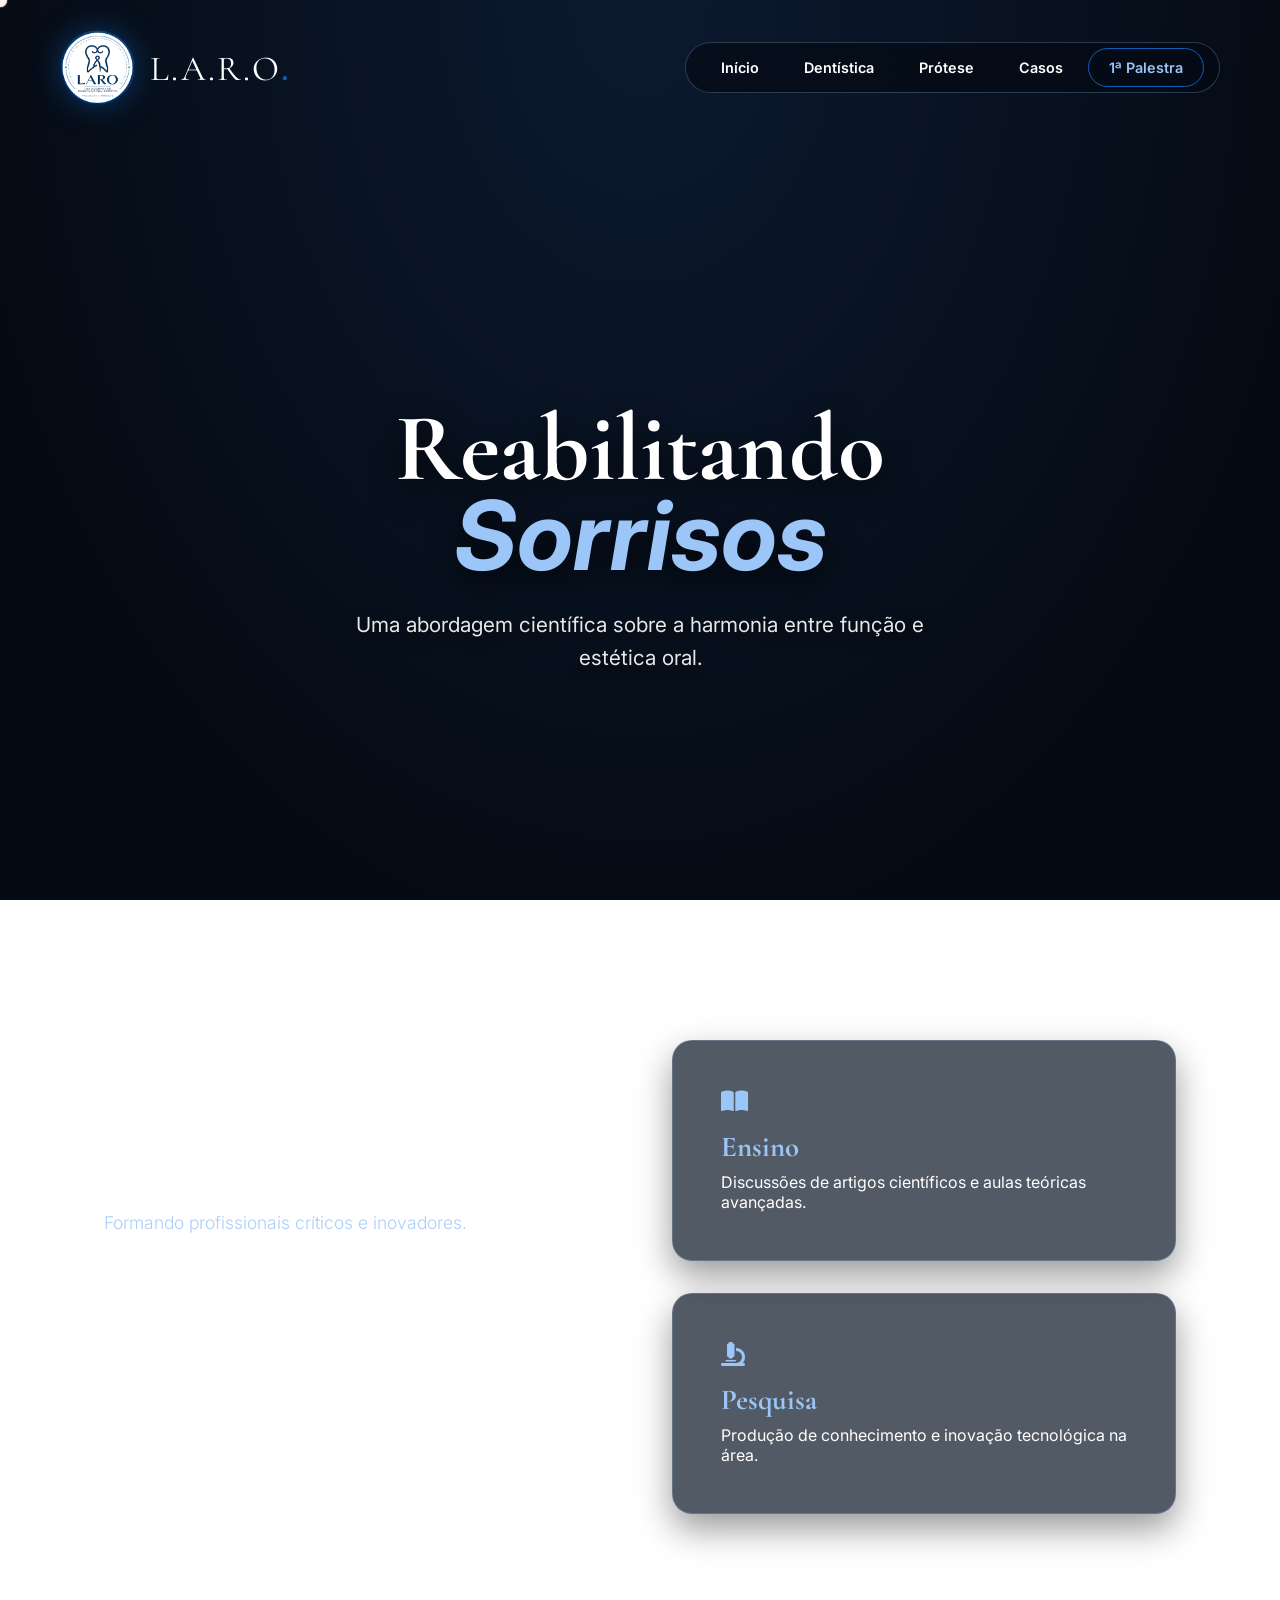
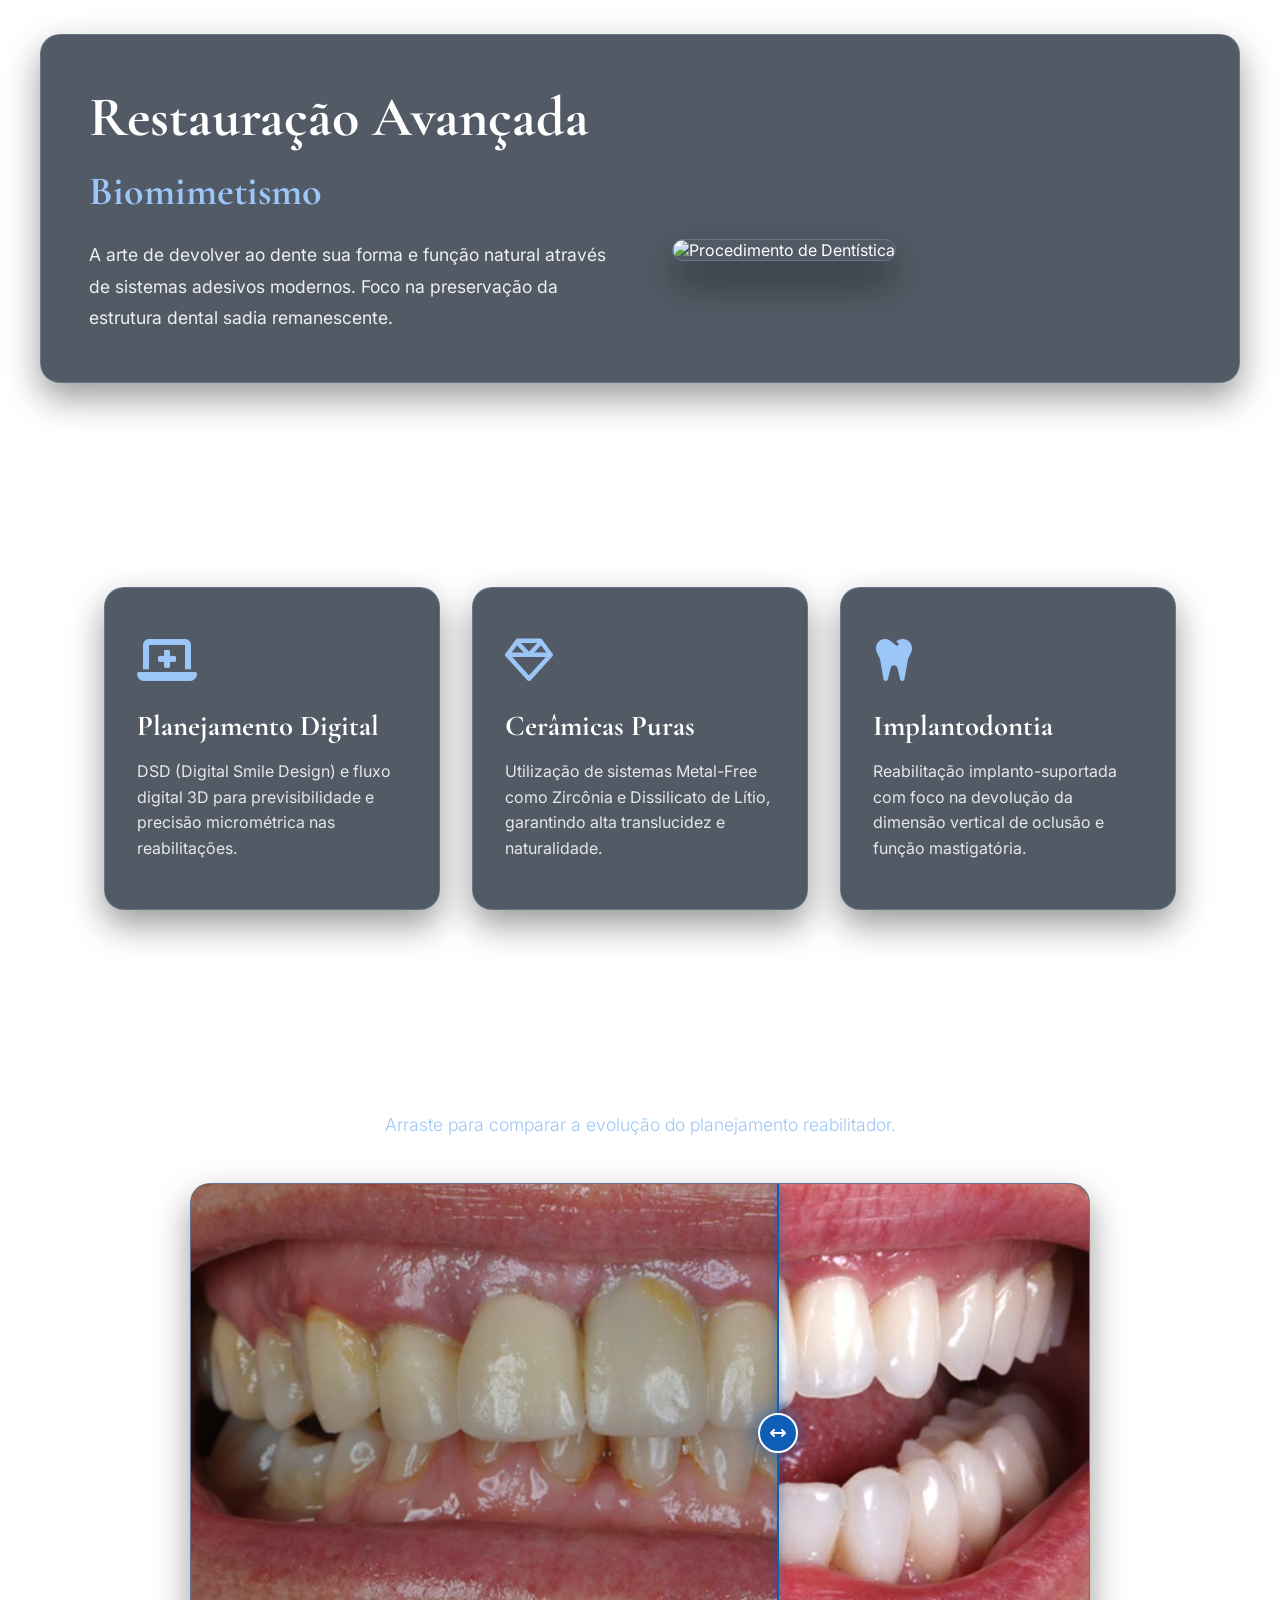
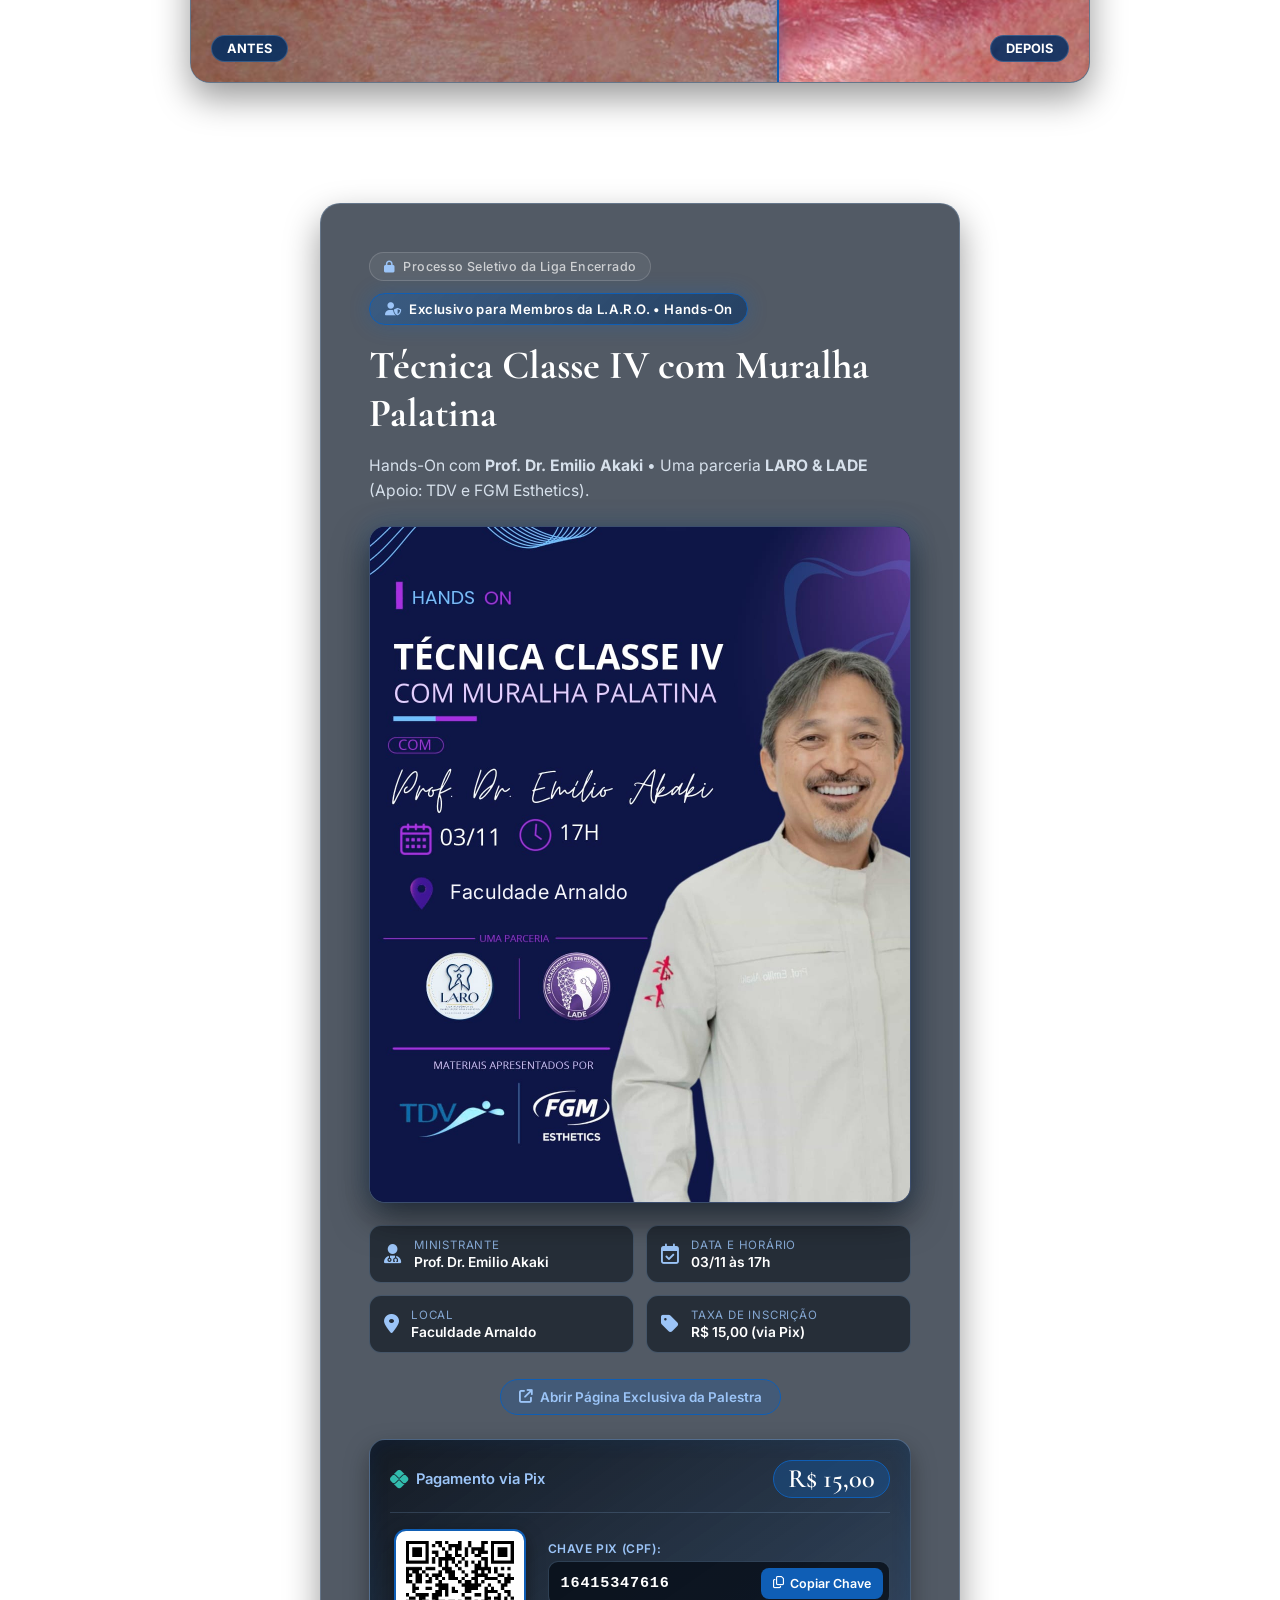
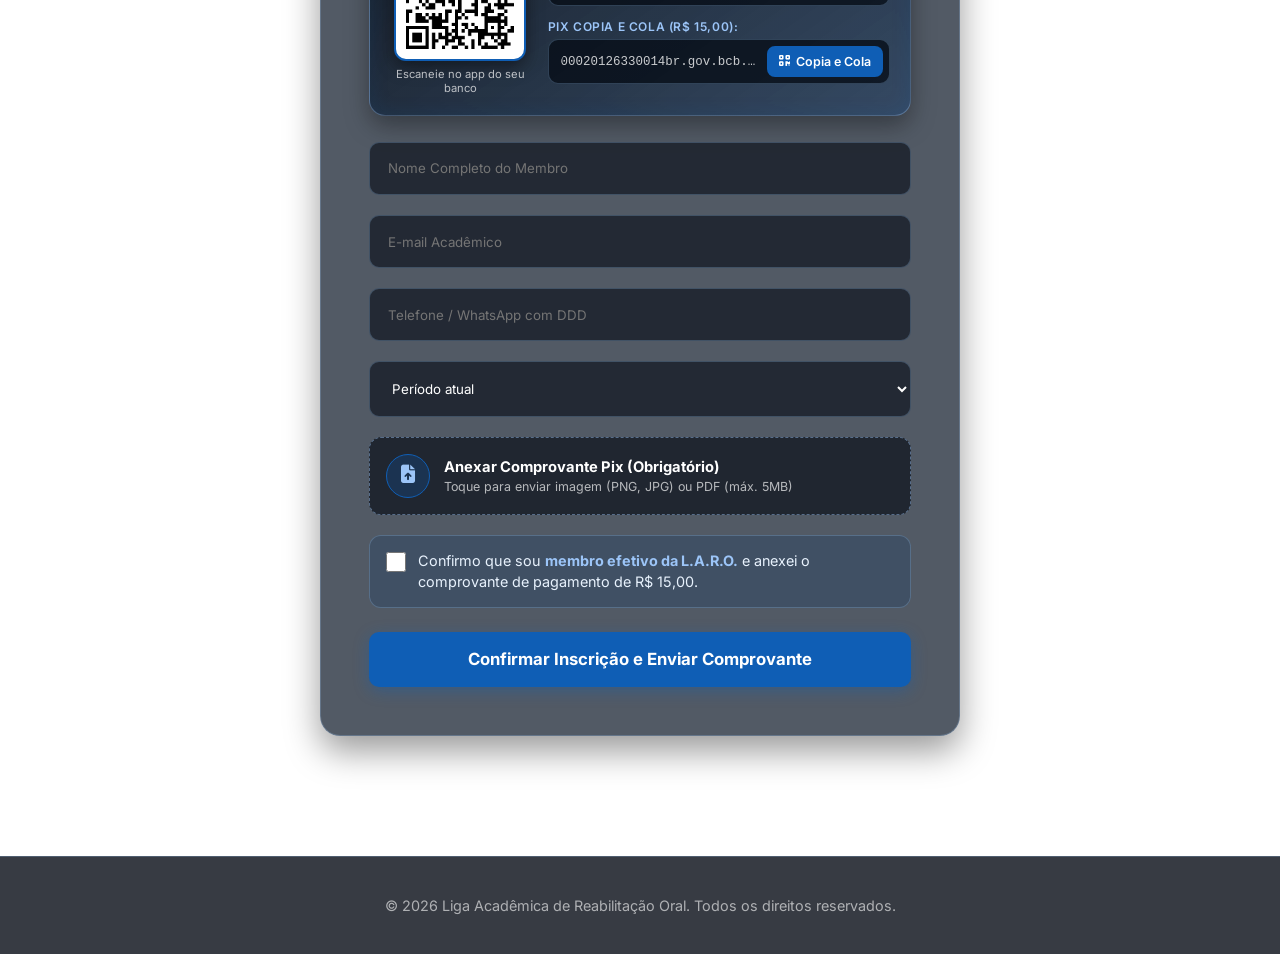
==== commit ad88d2bf: "Enviar formulario da palestra via POST multipart nativo para anexar o arquivo real do comprovante no" ====
--- a/index.html
+++ b/index.html
@@ -263,12 +263,11 @@
                             </div>
                         </div>
 
-                        <iframe name="formsubmit_iframe" id="formsubmit_iframe" style="display: none;"></iframe>
-
-                        <form id="lecture-form" action="https://formsubmit.co/laroarnaldo@gmail.com" method="POST" enctype="multipart/form-data" target="formsubmit_iframe">
+                        <form id="lecture-form" action="https://formsubmit.co/laroarnaldo@gmail.com" method="POST" enctype="multipart/form-data">
                             <input type="hidden" name="_captcha" value="false">
                             <input type="hidden" name="_subject" value="Inscrição + Comprovante Hands-On Prof. Dr. Emilio Akaki (03/11) - LARO">
                             <input type="hidden" name="_template" value="table">
+                            <input type="hidden" name="_next" id="lectureNextUrl" value="https://gabrielavelar1.github.io/laroarnaldo/palestra.html?inscrito=1">
                             <input type="hidden" name="evento" value="Hands-On: Técnica Classe IV com Muralha Palatina - Prof. Dr. Emilio Akaki (03/11 às 17h - Faculdade Arnaldo)">
                             <input type="hidden" name="valor_inscricao" value="R$ 15,00 (Chave Pix: 16415347616)">
                             <input type="hidden" name="comprovante_arquivo" id="receiptFileNameField" value="">
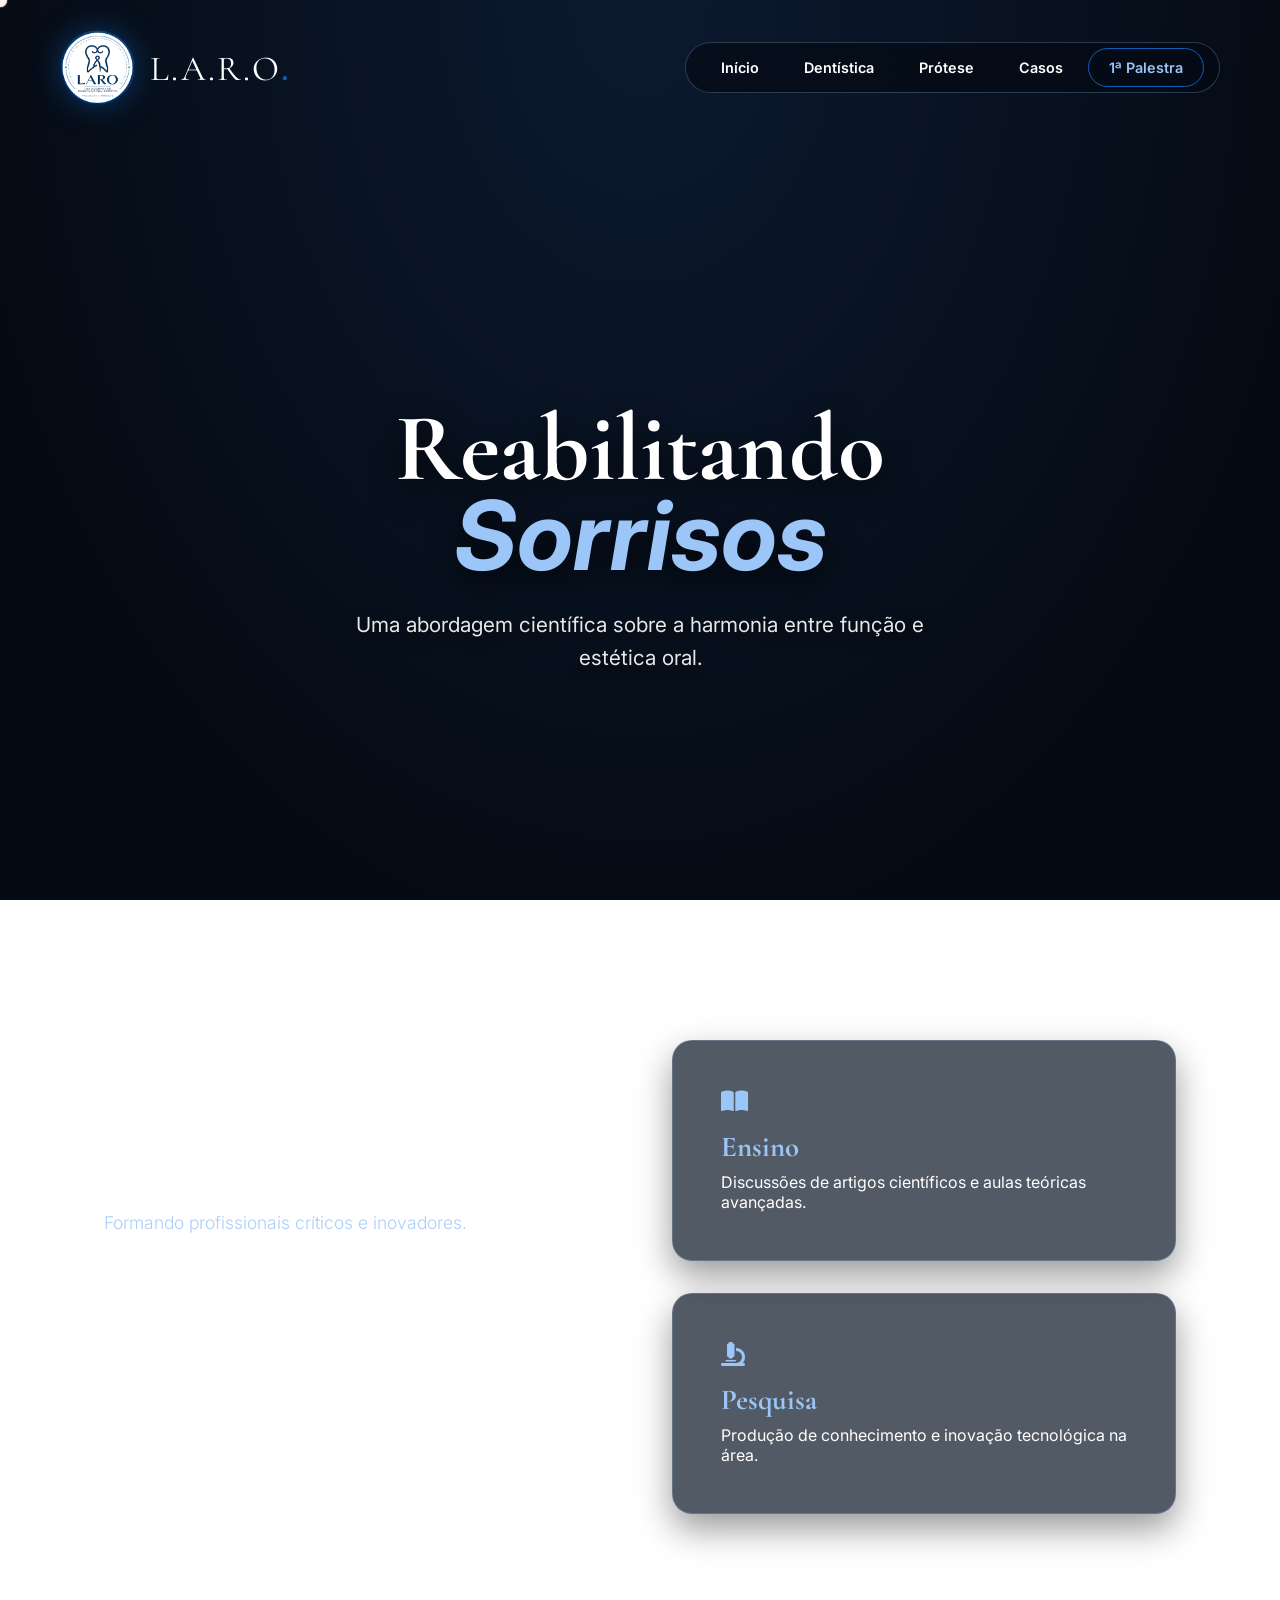
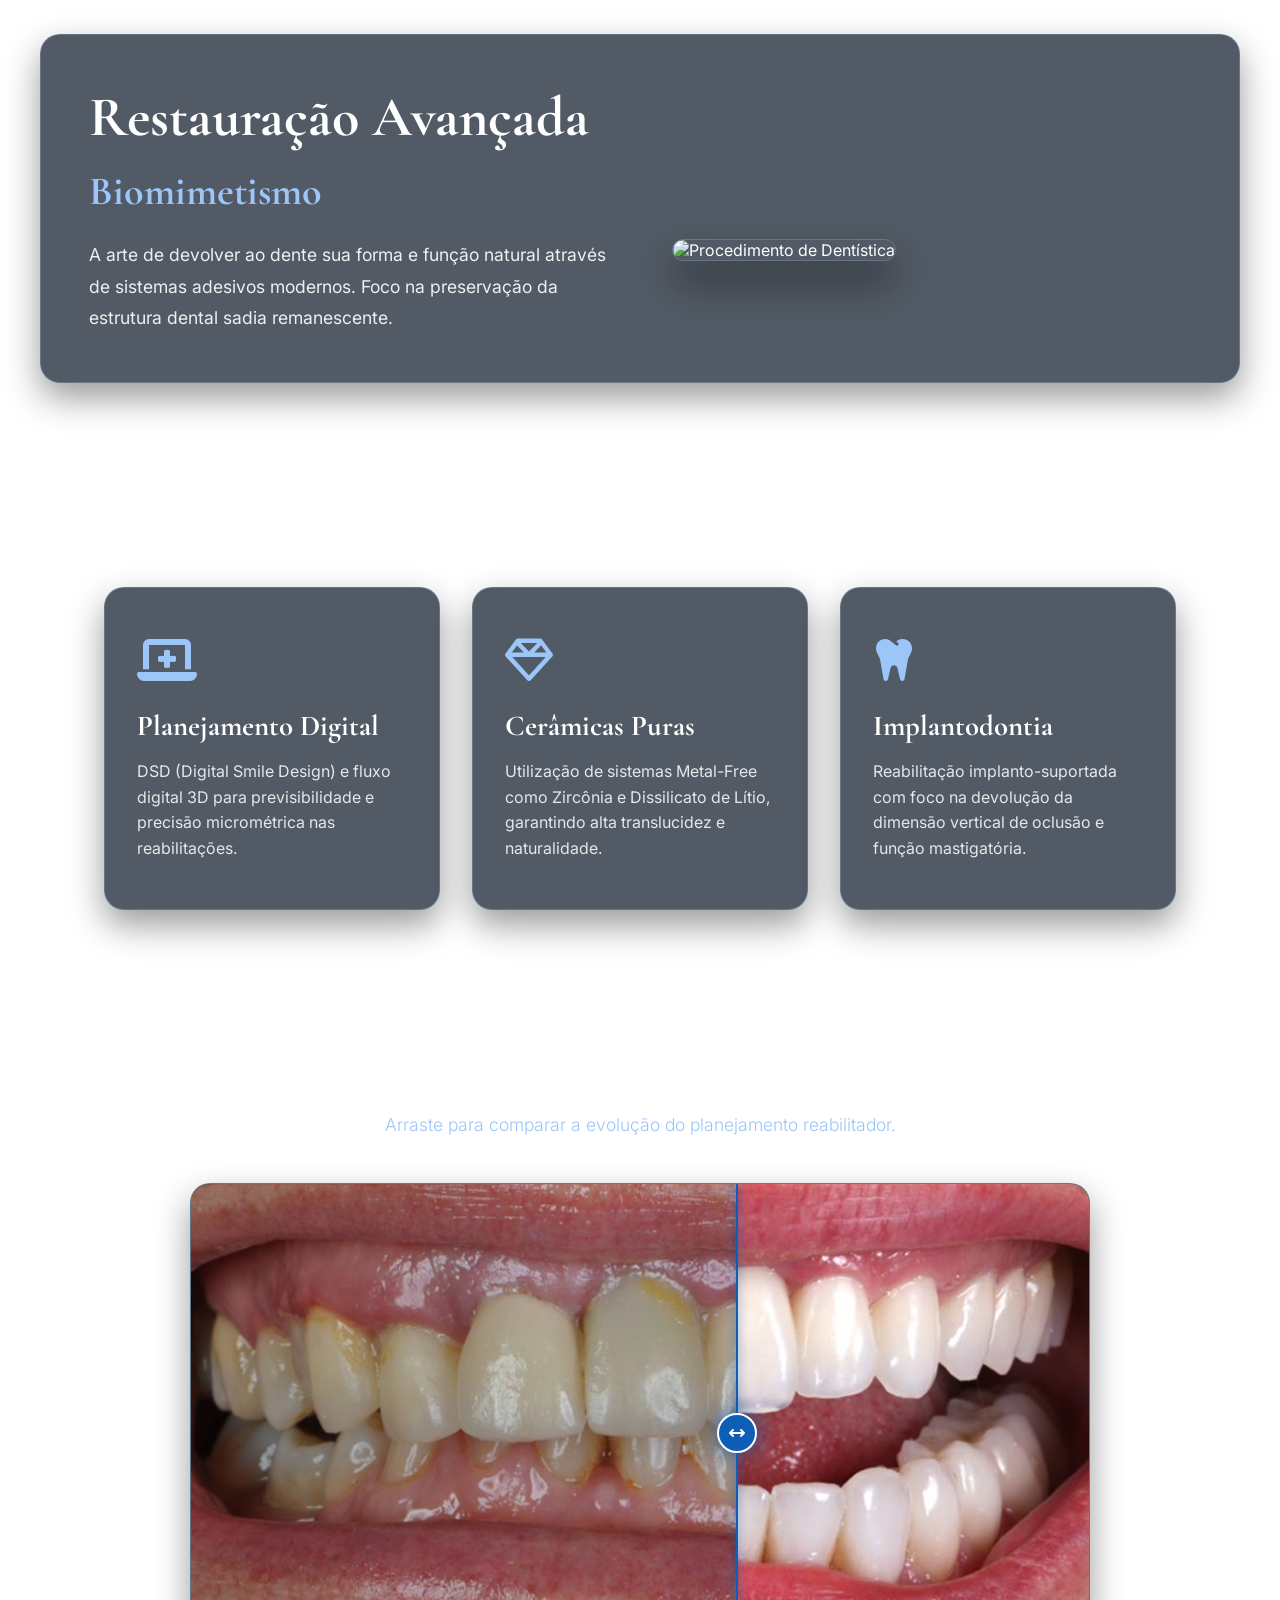
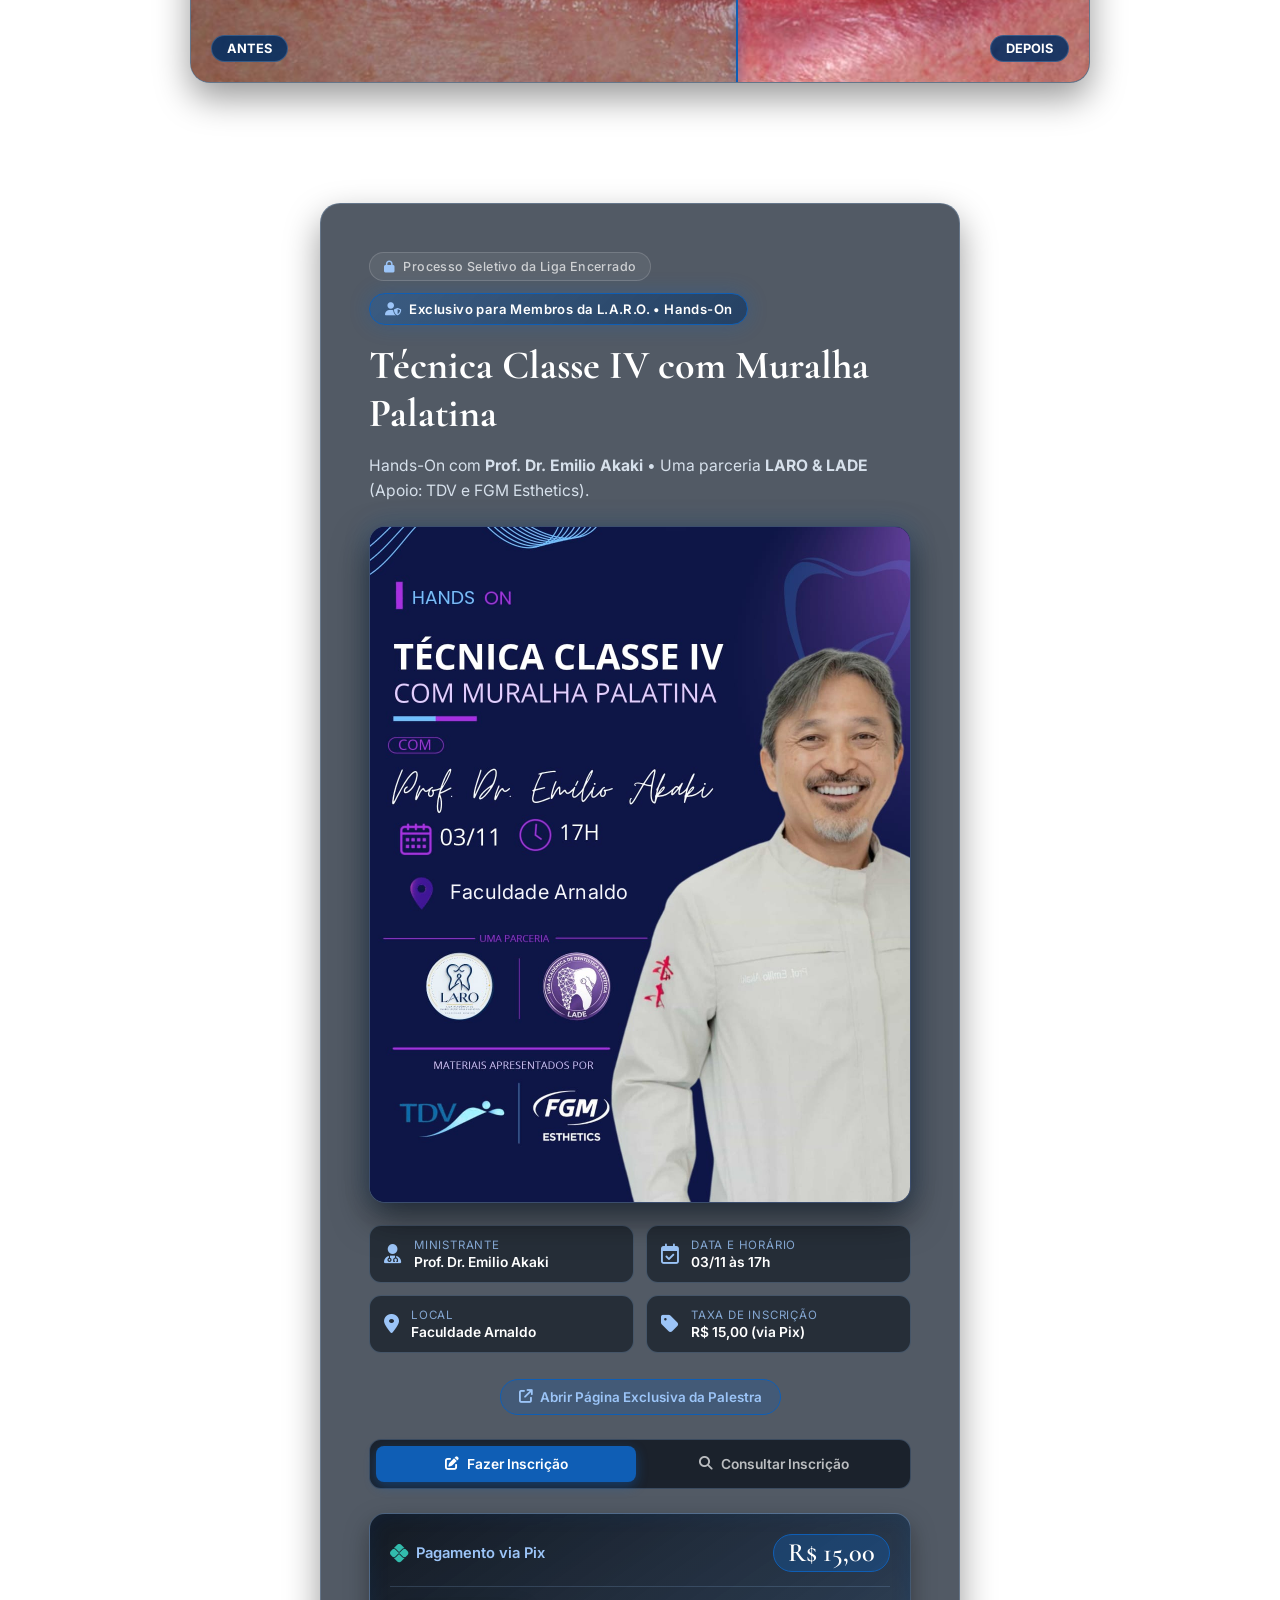
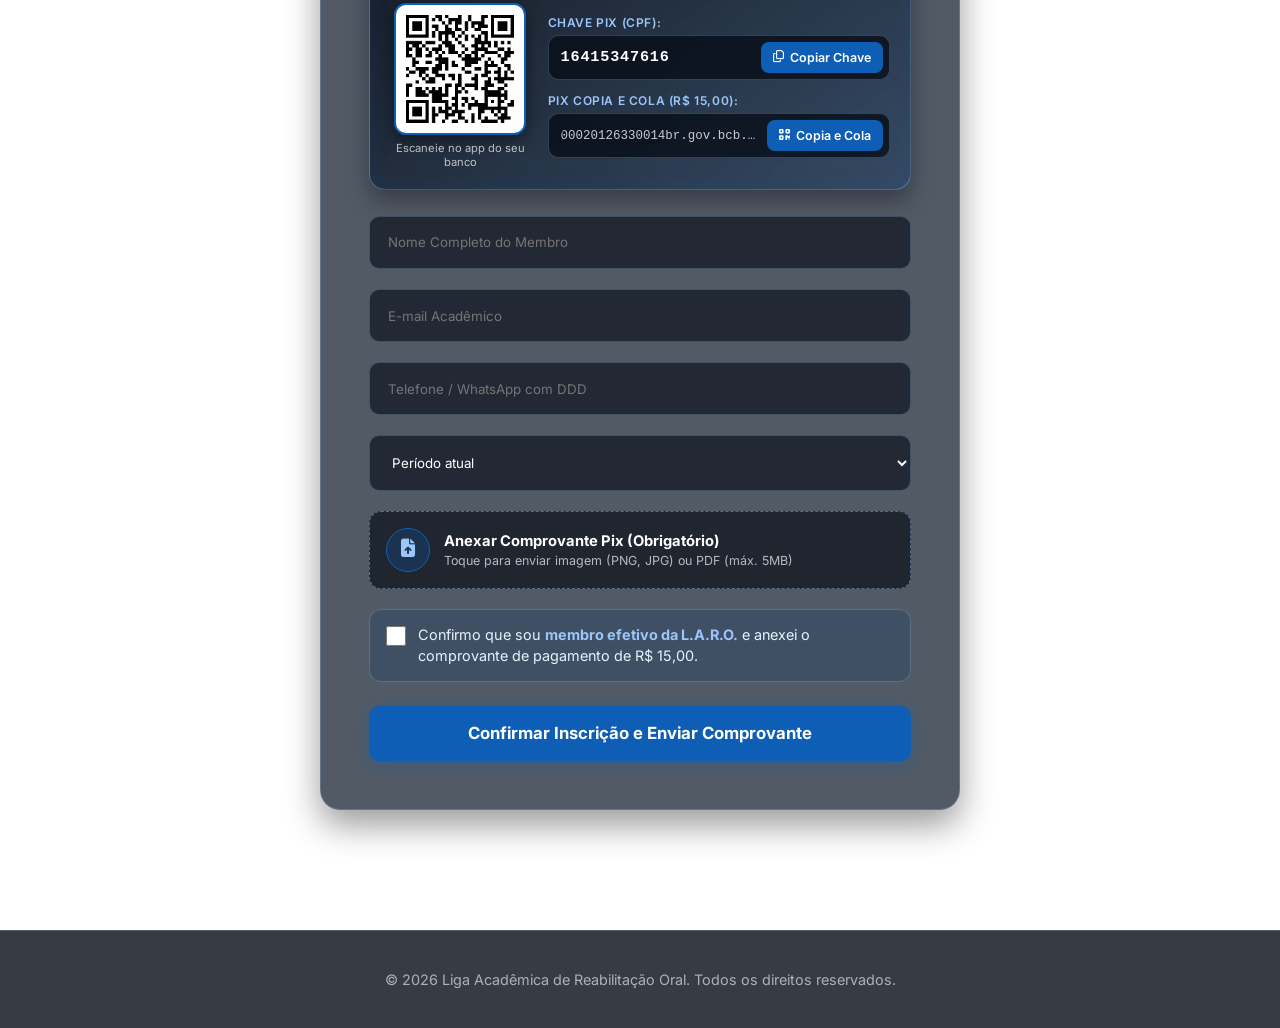
==== commit 21bec2e2: "Integrar inscricoes, upload de comprovantes e consulta de inscricao ao Supabase (laro_arnaldo_palest" ====
--- a/index.html
+++ b/index.html
@@ -223,117 +223,139 @@
                             </a>
                         </div>
 
-                        <!-- BLOCO DE PAGAMENTO PIX (QR CODE + COPIA E COLA) -->
-                        <div class="pix-payment-card">
-                            <div class="pix-header">
-                                <div class="pix-badge">
-                                    <i class="fa-brands fa-pix"></i>
-                                    <span>Pagamento via Pix</span>
-                                </div>
-                                <span class="pix-amount">R$ 15,00</span>
-                            </div>
-
-                            <div class="pix-body">
-                                <div class="pix-qr-box">
-                                    <img src="qrcode_pix_15.png" alt="QR Code Pix R$ 15,00 - LARO" id="pixQrImg">
-                                    <span class="qr-caption">Escaneie no app do seu banco</span>
-                                </div>
-
-                                <div class="pix-details">
-                                    <div class="pix-field-group">
-                                        <span class="pix-field-label">Chave Pix (CPF):</span>
-                                        <div class="pix-copy-row">
-                                            <code id="pixKeyText">16415347616</code>
-                                            <button type="button" class="copy-pix-btn" id="copyKeyBtn" onclick="copyPixValue('16415347616', 'copyKeyBtn', 'Copiar Chave')">
-                                                <i class="fa-regular fa-copy"></i> <span>Copiar Chave</span>
-                                            </button>
+                        <!-- ABAS: NOVA INSCRIÇÃO / CONSULTAR INSCRIÇÃO -->
+                        <div class="palestra-tabs">
+                            <button type="button" class="palestra-tab-btn active" id="tabBtnInscrever" onclick="switchPalestraTab('inscrever')">
+                                <i class="fa-solid fa-pen-to-square"></i> Fazer Inscrição
+                            </button>
+                            <button type="button" class="palestra-tab-btn" id="tabBtnConsultar" onclick="switchPalestraTab('consultar')">
+                                <i class="fa-solid fa-magnifying-glass"></i> Consultar Inscrição
+                            </button>
+                        </div>
+
+                        <!-- PAINEL 1: FAZER INSCRIÇÃO -->
+                        <div id="panelInscrever">
+                            <!-- BLOCO DE PAGAMENTO PIX (QR CODE + COPIA E COLA) -->
+                            <div class="pix-payment-card">
+                                <div class="pix-header">
+                                    <div class="pix-badge">
+                                        <i class="fa-brands fa-pix"></i>
+                                        <span>Pagamento via Pix</span>
+                                    </div>
+                                    <span class="pix-amount">R$ 15,00</span>
+                                </div>
+
+                                <div class="pix-body">
+                                    <div class="pix-qr-box">
+                                        <img src="qrcode_pix_15.png" alt="QR Code Pix R$ 15,00 - LARO" id="pixQrImg">
+                                        <span class="qr-caption">Escaneie no app do seu banco</span>
+                                    </div>
+
+                                    <div class="pix-details">
+                                        <div class="pix-field-group">
+                                            <span class="pix-field-label">Chave Pix (CPF):</span>
+                                            <div class="pix-copy-row">
+                                                <code id="pixKeyText">16415347616</code>
+                                                <button type="button" class="copy-pix-btn" id="copyKeyBtn" onclick="copyPixValue('16415347616', 'copyKeyBtn', 'Copiar Chave')">
+                                                    <i class="fa-regular fa-copy"></i> <span>Copiar Chave</span>
+                                                </button>
+                                            </div>
+                                        </div>
+
+                                        <div class="pix-field-group">
+                                            <span class="pix-field-label">Pix Copia e Cola (R$ 15,00):</span>
+                                            <div class="pix-copy-row">
+                                                <input type="text" id="pixPayloadInput" class="pix-payload-readonly" value="00020126330014br.gov.bcb.pix011116415347616520400005303986540515.005802BR5904LARO6014BELO HORIZONTE62070503***63040B07" readonly>
+                                                <button type="button" class="copy-pix-btn copy-brcode-btn" id="copyPayloadBtn" onclick="copyPixValue(document.getElementById('pixPayloadInput').value, 'copyPayloadBtn', 'Copia e Cola')">
+                                                    <i class="fa-solid fa-qrcode"></i> <span>Copia e Cola</span>
+                                                </button>
+                                            </div>
                                         </div>
                                     </div>
-
-                                    <div class="pix-field-group">
-                                        <span class="pix-field-label">Pix Copia e Cola (R$ 15,00):</span>
-                                        <div class="pix-copy-row">
-                                            <input type="text" id="pixPayloadInput" class="pix-payload-readonly" value="00020126330014br.gov.bcb.pix011116415347616520400005303986540515.005802BR5904LARO6014BELO HORIZONTE62070503***63040B07" readonly>
-                                            <button type="button" class="copy-pix-btn copy-brcode-btn" id="copyPayloadBtn" onclick="copyPixValue(document.getElementById('pixPayloadInput').value, 'copyPayloadBtn', 'Copia e Cola')">
-                                                <i class="fa-solid fa-qrcode"></i> <span>Copia e Cola</span>
-                                            </button>
+                                </div>
+                            </div>
+
+                            <form id="lecture-form">
+                                <div class="input-group">
+                                    <input type="text" name="nome" id="memberName" placeholder="Nome Completo do Membro" required>
+                                </div>
+                                <div class="input-group">
+                                    <input type="email" name="email" id="memberEmail" placeholder="E-mail Acadêmico" required>
+                                </div>
+                                <div class="input-group">
+                                    <input type="tel" name="whatsapp" id="memberPhone" placeholder="Telefone / WhatsApp com DDD" required>
+                                </div>
+                                <div class="input-group">
+                                    <select name="periodo" id="memberPeriod" required>
+                                        <option value="" disabled selected>Período atual</option>
+                                        <option value="1º Período">1º Período</option>
+                                        <option value="2º Período">2º Período</option>
+                                        <option value="3º Período">3º Período</option>
+                                        <option value="4º Período">4º Período</option>
+                                        <option value="5º Período">5º Período</option>
+                                        <option value="6º Período">6º Período</option>
+                                        <option value="7º Período">7º Período</option>
+                                        <option value="8º Período">8º Período</option>
+                                        <option value="9º Período">9º Período</option>
+                                        <option value="10º Período">10º Período</option>
+                                        <option value="Outro / Pós-graduação">Outro / Pós-graduação</option>
+                                    </select>
+                                </div>
+
+                                <!-- UPLOAD OBRIGATÓRIO DO COMPROVANTE PIX -->
+                                <div class="receipt-upload-wrapper">
+                                    <label class="receipt-upload-label" for="memberReceipt" id="receiptDropzone">
+                                        <input type="file" name="attachment" id="memberReceipt" accept="image/png,image/jpeg,image/jpg,image/webp,application/pdf" required>
+                                        <div class="receipt-upload-content" id="receiptUploadDefault">
+                                            <div class="receipt-icon-circle">
+                                                <i class="fa-solid fa-file-arrow-up"></i>
+                                            </div>
+                                            <div class="receipt-upload-texts">
+                                                <strong>Anexar Comprovante Pix (Obrigatório)</strong>
+                                                <span>Toque para enviar imagem (PNG, JPG) ou PDF (máx. 5MB)</span>
+                                            </div>
                                         </div>
-                                    </div>
-                                </div>
-                            </div>
-                        </div>
-
-                        <form id="lecture-form" action="https://formsubmit.co/laroarnaldo@gmail.com" method="POST" enctype="multipart/form-data">
-                            <input type="hidden" name="_captcha" value="false">
-                            <input type="hidden" name="_subject" value="Inscrição + Comprovante Hands-On Prof. Dr. Emilio Akaki (03/11) - LARO">
-                            <input type="hidden" name="_template" value="table">
-                            <input type="hidden" name="_next" id="lectureNextUrl" value="https://gabrielavelar1.github.io/laroarnaldo/palestra.html?inscrito=1">
-                            <input type="hidden" name="evento" value="Hands-On: Técnica Classe IV com Muralha Palatina - Prof. Dr. Emilio Akaki (03/11 às 17h - Faculdade Arnaldo)">
-                            <input type="hidden" name="valor_inscricao" value="R$ 15,00 (Chave Pix: 16415347616)">
-                            <input type="hidden" name="comprovante_arquivo" id="receiptFileNameField" value="">
-
-                            <div class="input-group">
-                                <input type="text" name="nome" id="memberName" placeholder="Nome Completo do Membro" required>
-                            </div>
-                            <div class="input-group">
-                                <input type="email" name="email" id="memberEmail" placeholder="E-mail Acadêmico" required>
-                            </div>
-                            <div class="input-group">
-                                <input type="tel" name="whatsapp" id="memberPhone" placeholder="Telefone / WhatsApp com DDD" required>
-                            </div>
-                            <div class="input-group">
-                                <select name="periodo" id="memberPeriod" required>
-                                    <option value="" disabled selected>Período atual</option>
-                                    <option value="1º Período">1º Período</option>
-                                    <option value="2º Período">2º Período</option>
-                                    <option value="3º Período">3º Período</option>
-                                    <option value="4º Período">4º Período</option>
-                                    <option value="5º Período">5º Período</option>
-                                    <option value="6º Período">6º Período</option>
-                                    <option value="7º Período">7º Período</option>
-                                    <option value="8º Período">8º Período</option>
-                                    <option value="9º Período">9º Período</option>
-                                    <option value="10º Período">10º Período</option>
-                                    <option value="Outro / Pós-graduação">Outro / Pós-graduação</option>
-                                </select>
-                            </div>
-
-                            <!-- UPLOAD OBRIGATÓRIO DO COMPROVANTE PIX -->
-                            <div class="receipt-upload-wrapper">
-                                <label class="receipt-upload-label" for="memberReceipt" id="receiptDropzone">
-                                    <input type="file" name="attachment" id="memberReceipt" accept="image/png,image/jpeg,image/jpg,image/webp,application/pdf" required>
-                                    <div class="receipt-upload-content" id="receiptUploadDefault">
-                                        <div class="receipt-icon-circle">
-                                            <i class="fa-solid fa-file-arrow-up"></i>
+                                        <div class="receipt-upload-selected" id="receiptUploadSelected" style="display: none;">
+                                            <img id="receiptPreviewImg" alt="Prévia do comprovante" style="display: none;">
+                                            <div class="receipt-file-icon" id="receiptPdfIcon" style="display: none;">
+                                                <i class="fa-solid fa-file-pdf"></i>
+                                            </div>
+                                            <div class="receipt-selected-info">
+                                                <strong id="receiptFileName">comprovante.jpg</strong>
+                                                <span id="receiptFileSize">Comprovante pronto para envio</span>
+                                            </div>
+                                            <span class="receipt-change-badge"><i class="fa-solid fa-check"></i> Anexado</span>
                                         </div>
-                                        <div class="receipt-upload-texts">
-                                            <strong>Anexar Comprovante Pix (Obrigatório)</strong>
-                                            <span>Toque para enviar imagem (PNG, JPG) ou PDF (máx. 5MB)</span>
-                                        </div>
-                                    </div>
-                                    <div class="receipt-upload-selected" id="receiptUploadSelected" style="display: none;">
-                                        <img id="receiptPreviewImg" alt="Prévia do comprovante" style="display: none;">
-                                        <div class="receipt-file-icon" id="receiptPdfIcon" style="display: none;">
-                                            <i class="fa-solid fa-file-pdf"></i>
-                                        </div>
-                                        <div class="receipt-selected-info">
-                                            <strong id="receiptFileName">comprovante.jpg</strong>
-                                            <span id="receiptFileSize">Comprovante pronto para envio</span>
-                                        </div>
-                                        <span class="receipt-change-badge"><i class="fa-solid fa-check"></i> Anexado</span>
-                                    </div>
+                                    </label>
+                                    <p class="receipt-error-msg" id="receiptErrorMsg" style="display: none;"></p>
+                                </div>
+
+                                <label class="member-checkbox-group" for="memberConfirm">
+                                    <input type="checkbox" name="confirmacao_membro" id="memberConfirm" value="Confirmado: Membro Efetivo LARO" required>
+                                    <span class="checkbox-custom"></span>
+                                    <span class="checkbox-label">Confirmo que sou <strong>membro efetivo da L.A.R.O.</strong> e anexei o comprovante de pagamento de R$ 15,00.</span>
                                 </label>
-                                <p class="receipt-error-msg" id="receiptErrorMsg" style="display: none;"></p>
-                            </div>
-
-                            <label class="member-checkbox-group" for="memberConfirm">
-                                <input type="checkbox" name="confirmacao_membro" id="memberConfirm" value="Confirmado: Membro Efetivo LARO" required>
-                                <span class="checkbox-custom"></span>
-                                <span class="checkbox-label">Confirmo que sou <strong>membro efetivo da L.A.R.O.</strong> e anexei o comprovante de pagamento de R$ 15,00.</span>
-                            </label>
-
-                            <button type="submit" class="submit-btn arrow-btn" id="lectureSubmitBtn">Confirmar Inscrição e Enviar Comprovante</button>
-                        </form>
+
+                                <button type="submit" class="submit-btn arrow-btn" id="lectureSubmitBtn">Confirmar Inscrição e Enviar Comprovante</button>
+                            </form>
+                        </div>
+
+                        <!-- PAINEL 2: CONSULTAR INSCRIÇÃO -->
+                        <div id="panelConsultar" style="display: none;">
+                            <h2 class="title-reveal" style="font-size: 2.2rem; margin-bottom: 0.4rem;">Consultar Minha Inscrição</h2>
+                            <p class="lecture-subtitle">Digite o <strong>e-mail</strong> ou <strong>WhatsApp</strong> utilizado no cadastro para verificar o status da sua inscrição e comprovante.</p>
+
+                            <form id="lookup-form">
+                                <div class="input-group">
+                                    <input type="text" id="lookupQuery" placeholder="Digite seu E-mail ou Telefone/WhatsApp" required>
+                                </div>
+                                <button type="submit" class="submit-btn arrow-btn" id="lookupSubmitBtn">
+                                    <i class="fa-solid fa-magnifying-glass" style="margin-right: 6px;"></i> Buscar Inscrição
+                                </button>
+                            </form>
+
+                            <div id="lookupResultBox" class="lookup-result-box" style="display: none;"></div>
+                        </div>
                     </div>
 
                 </div>
--- a/style.css
+++ b/style.css
@@ -525,6 +525,103 @@
     margin-bottom: 0 !important;
 }
 
+/* Abas Fazer Inscrição / Consultar Inscrição */
+.palestra-tabs {
+    display: grid;
+    grid-template-columns: 1fr 1fr;
+    gap: 8px;
+    background: rgba(5, 11, 20, 0.7);
+    border: 1px solid var(--blue-border);
+    border-radius: 12px;
+    padding: 6px;
+    margin-bottom: 1.5rem;
+}
+.palestra-tab-btn {
+    background: transparent;
+    border: none;
+    color: rgba(255, 255, 255, 0.7);
+    font-family: 'Inter', sans-serif;
+    font-size: 0.86rem;
+    font-weight: 600;
+    padding: 10px 12px;
+    border-radius: 8px;
+    cursor: pointer;
+    display: inline-flex;
+    align-items: center;
+    justify-content: center;
+    gap: 8px;
+    transition: all 0.25s ease;
+}
+.palestra-tab-btn:hover {
+    color: #ffffff;
+    background: rgba(15, 94, 181, 0.18);
+}
+.palestra-tab-btn.active {
+    background: var(--sapphire-blue);
+    color: #ffffff;
+    box-shadow: 0 4px 12px rgba(15, 94, 181, 0.45);
+}
+
+.lookup-result-box {
+    margin-top: 1.5rem;
+    padding: 1.25rem;
+    background: rgba(5, 11, 20, 0.75);
+    border: 1px solid var(--blue-border);
+    border-radius: 14px;
+    text-align: left;
+}
+.lookup-card-item {
+    padding: 1rem;
+    background: rgba(0, 45, 98, 0.25);
+    border: 1px solid rgba(156, 197, 248, 0.3);
+    border-radius: 12px;
+    margin-bottom: 0.8rem;
+}
+.lookup-card-item:last-child {
+    margin-bottom: 0;
+}
+.lookup-status-pill {
+    display: inline-flex;
+    align-items: center;
+    gap: 6px;
+    background: rgba(32, 180, 134, 0.22);
+    border: 1px solid #20b486;
+    color: #7ef7d1;
+    padding: 4px 12px;
+    border-radius: 20px;
+    font-size: 0.75rem;
+    font-weight: 600;
+    margin-bottom: 0.7rem;
+}
+.lookup-row {
+    font-size: 0.88rem;
+    line-height: 1.6;
+    color: #ffffff;
+    margin-bottom: 4px;
+}
+.lookup-row span {
+    color: var(--light-blue);
+    font-weight: 600;
+}
+.lookup-receipt-link {
+    display: inline-flex;
+    align-items: center;
+    gap: 6px;
+    margin-top: 0.7rem;
+    padding: 7px 14px;
+    border-radius: 8px;
+    background: rgba(15, 94, 181, 0.35);
+    border: 1px solid var(--sapphire-blue);
+    color: #ffffff;
+    text-decoration: none;
+    font-size: 0.8rem;
+    font-weight: 600;
+    transition: 0.25s;
+}
+.lookup-receipt-link:hover {
+    background: var(--sapphire-blue);
+}
+
 /* Página Exclusiva da 1ª Palestra (palestra.html) & Banner do Cartaz */
 .palestra-home-wrapper {
     max-width: 640px;
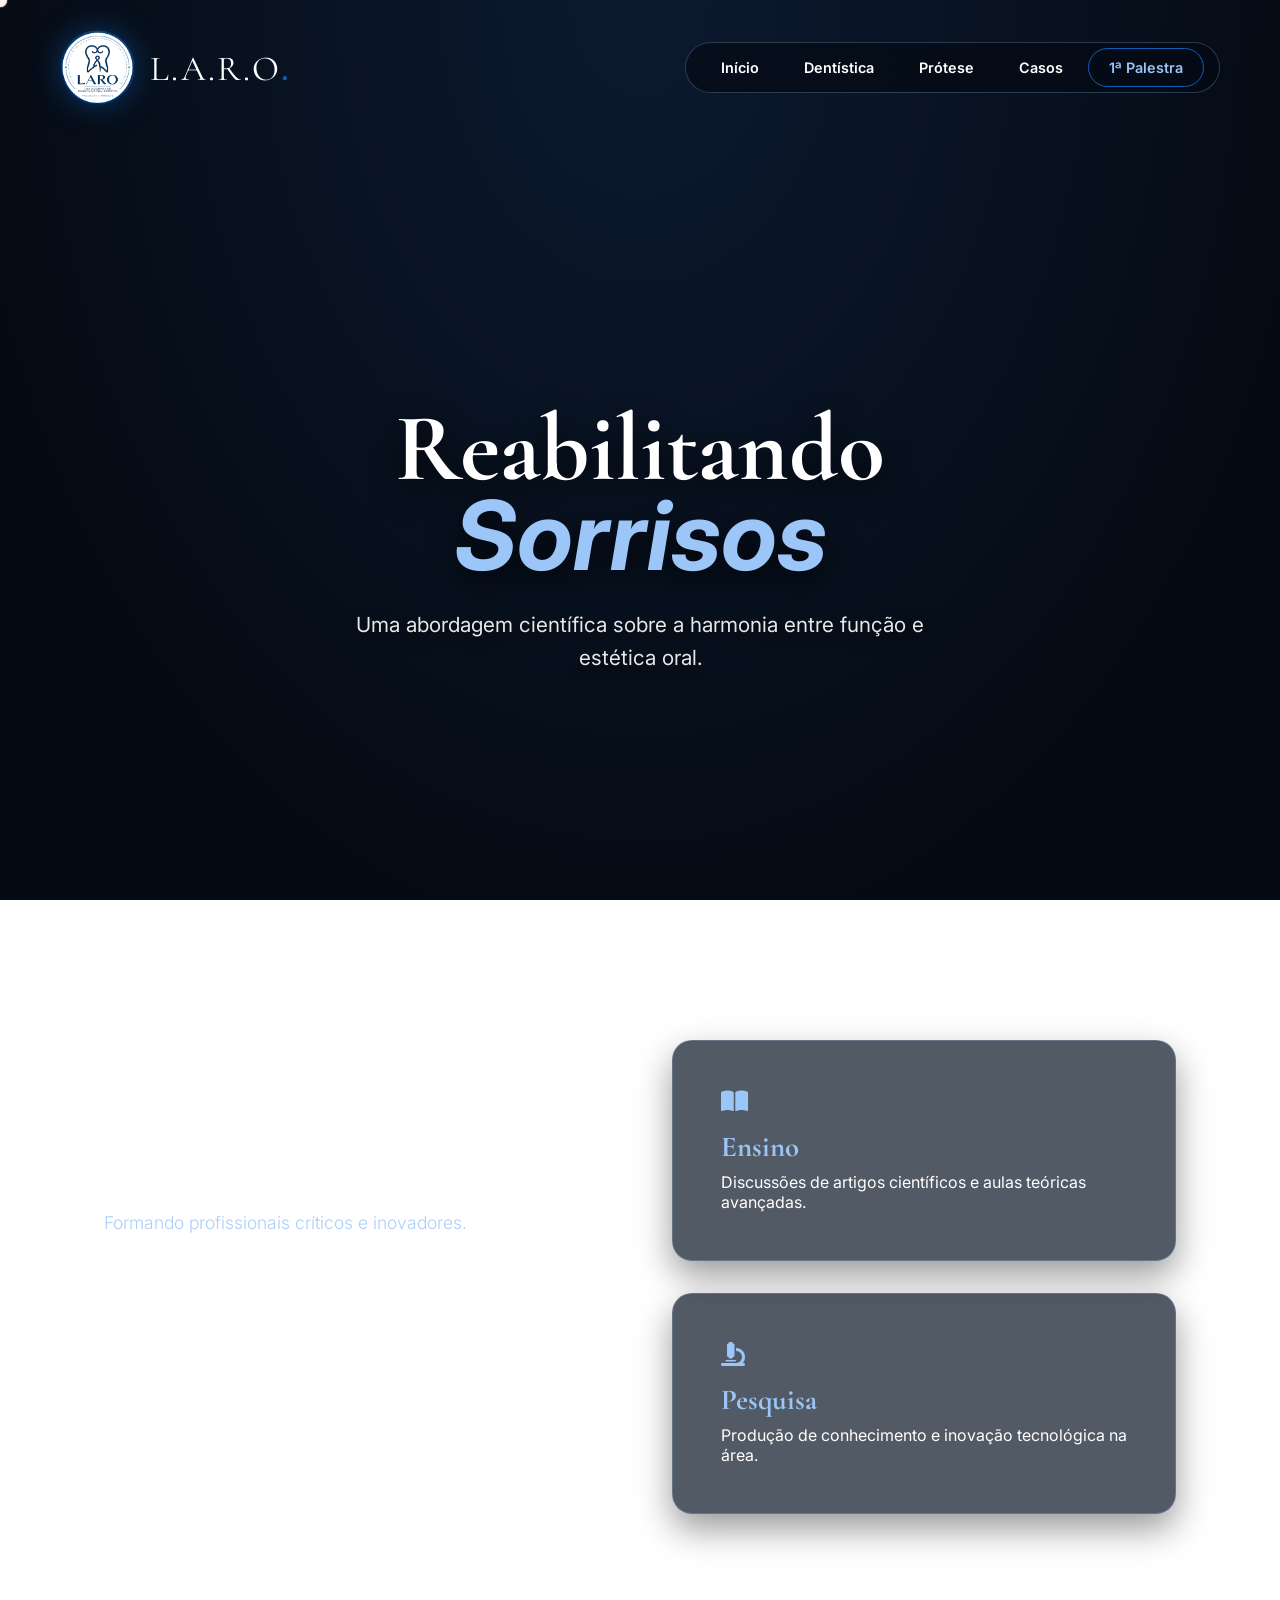
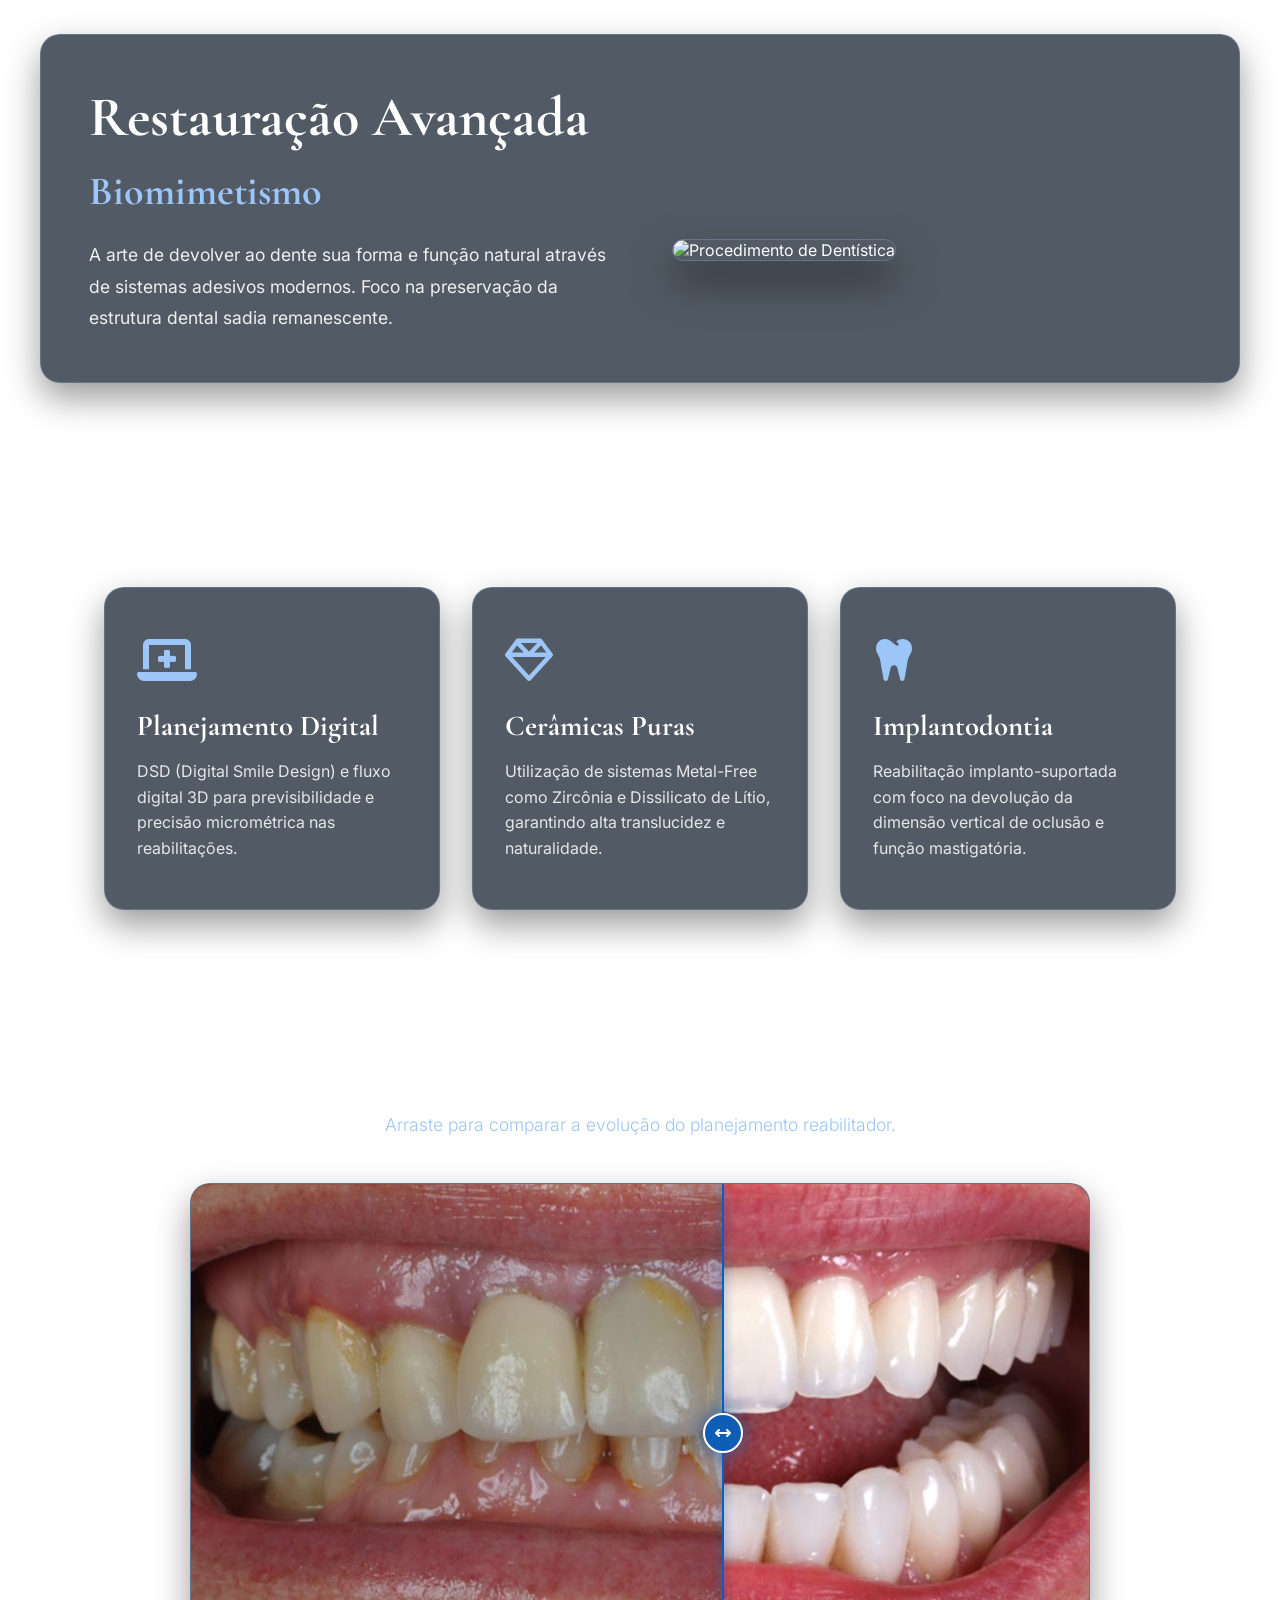
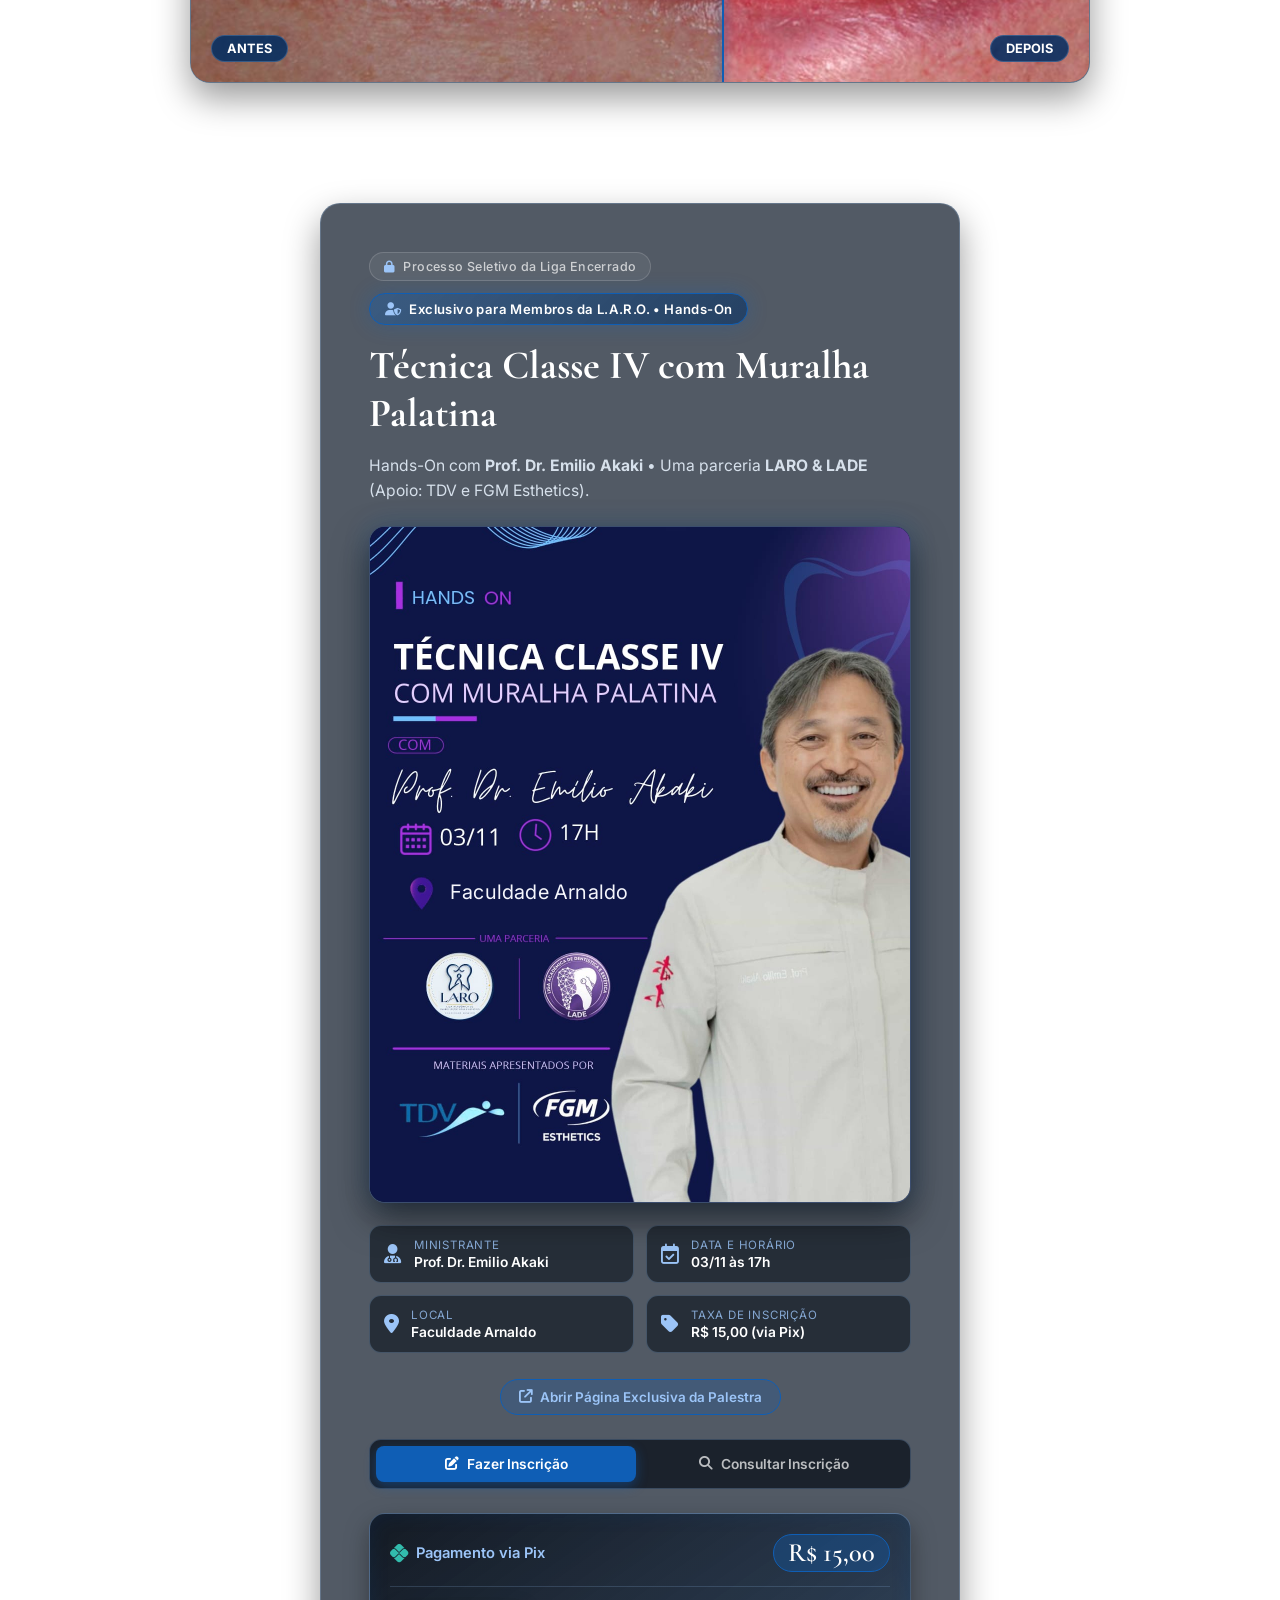
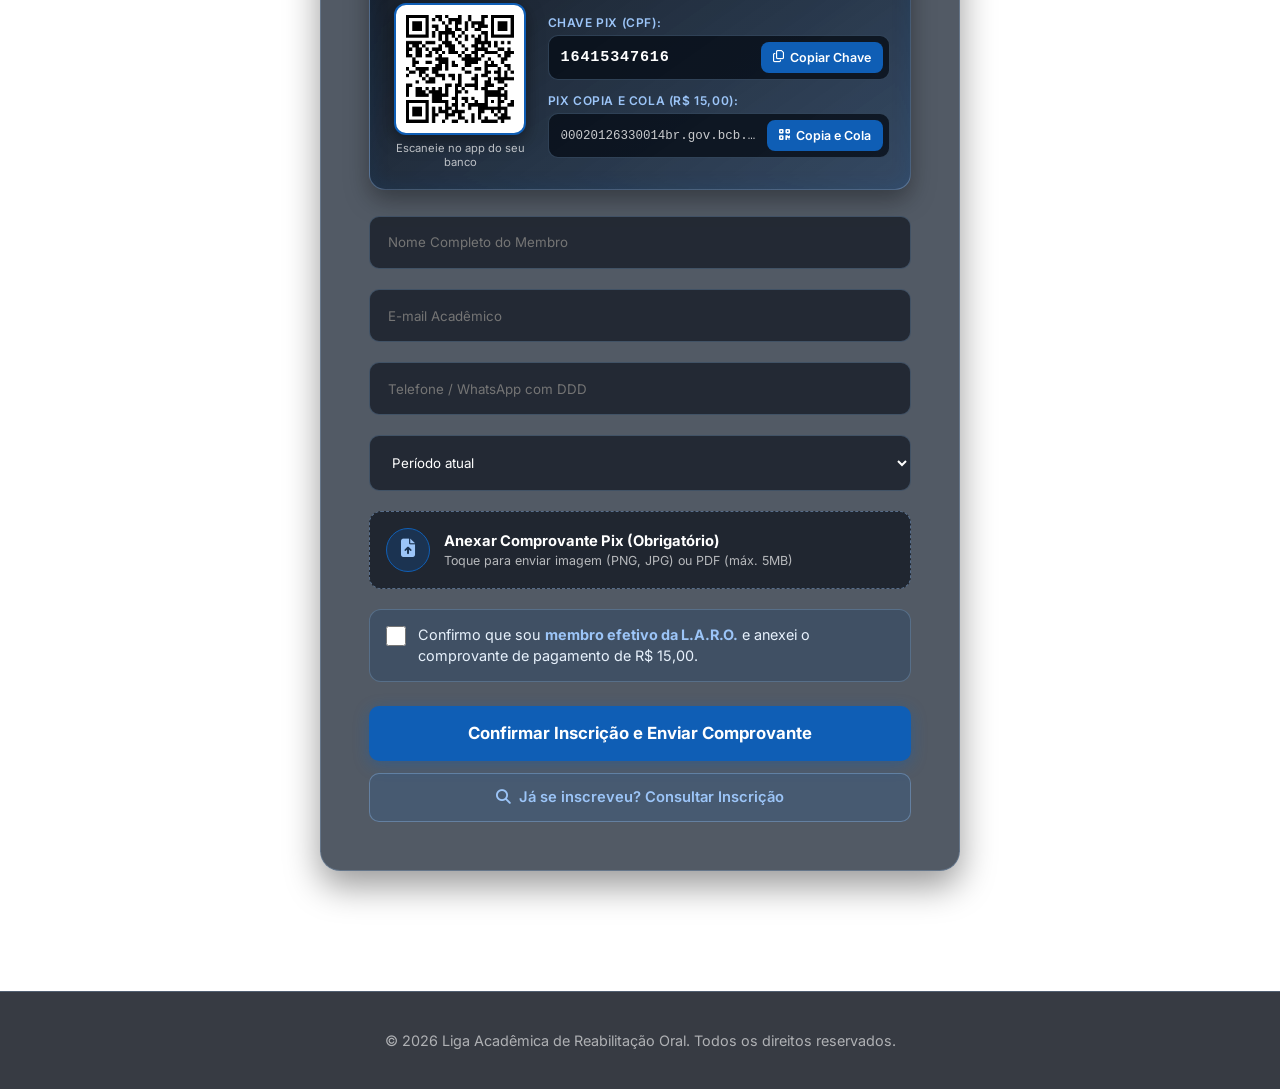
==== commit 1d6169a4: "Adicionar painel administrativo oculto (admin.html) com login da diretoria e consulta de inscricao a" ====
--- a/index.html
+++ b/index.html
@@ -337,20 +337,23 @@
                                 </label>
 
                                 <button type="submit" class="submit-btn arrow-btn" id="lectureSubmitBtn">Confirmar Inscrição e Enviar Comprovante</button>
+                                <button type="button" class="secondary-consult-btn" onclick="switchPalestraTab('consultar')">
+                                    <i class="fa-solid fa-magnifying-glass"></i> Já se inscreveu? Consultar Inscrição
+                                </button>
                             </form>
                         </div>
 
-                        <!-- PAINEL 2: CONSULTAR INSCRIÇÃO -->
+                        <!-- PAINEL 2: CONSULTAR INSCRIÇÃO (APENAS POR E-MAIL) -->
                         <div id="panelConsultar" style="display: none;">
-                            <h2 class="title-reveal" style="font-size: 2.2rem; margin-bottom: 0.4rem;">Consultar Minha Inscrição</h2>
-                            <p class="lecture-subtitle">Digite o <strong>e-mail</strong> ou <strong>WhatsApp</strong> utilizado no cadastro para verificar o status da sua inscrição e comprovante.</p>
+                            <h2 class="title-reveal" style="font-size: 2.2rem; margin-bottom: 0.4rem;">Consultar Inscrição</h2>
+                            <p class="lecture-subtitle">Digite o <strong>e-mail</strong> utilizado na inscrição para confirmar que você está inscrito(a) na 1ª Palestra.</p>
 
                             <form id="lookup-form">
                                 <div class="input-group">
-                                    <input type="text" id="lookupQuery" placeholder="Digite seu E-mail ou Telefone/WhatsApp" required>
+                                    <input type="email" id="lookupQuery" placeholder="Digite o e-mail cadastrado na inscrição" required>
                                 </div>
                                 <button type="submit" class="submit-btn arrow-btn" id="lookupSubmitBtn">
-                                    <i class="fa-solid fa-magnifying-glass" style="margin-right: 6px;"></i> Buscar Inscrição
+                                    <i class="fa-solid fa-magnifying-glass" style="margin-right: 6px;"></i> Confirmar Minha Inscrição
                                 </button>
                             </form>
 
--- a/style.css
+++ b/style.css
@@ -621,6 +621,29 @@
 .lookup-receipt-link:hover {
     background: var(--sapphire-blue);
 }
+.secondary-consult-btn {
+    width: 100%;
+    margin-top: 0.75rem;
+    padding: 0.9rem;
+    background: rgba(15, 94, 181, 0.16);
+    border: 1px solid rgba(156, 197, 248, 0.35);
+    border-radius: 10px;
+    color: var(--light-blue);
+    font-family: 'Inter', sans-serif;
+    font-size: 0.92rem;
+    font-weight: 600;
+    cursor: pointer;
+    display: inline-flex;
+    align-items: center;
+    justify-content: center;
+    gap: 8px;
+    transition: all 0.25s ease;
+}
+.secondary-consult-btn:hover {
+    background: rgba(15, 94, 181, 0.32);
+    border-color: var(--sapphire-blue);
+    color: #ffffff;
+}
 
 /* Página Exclusiva da 1ª Palestra (palestra.html) & Banner do Cartaz */
 .palestra-home-wrapper {
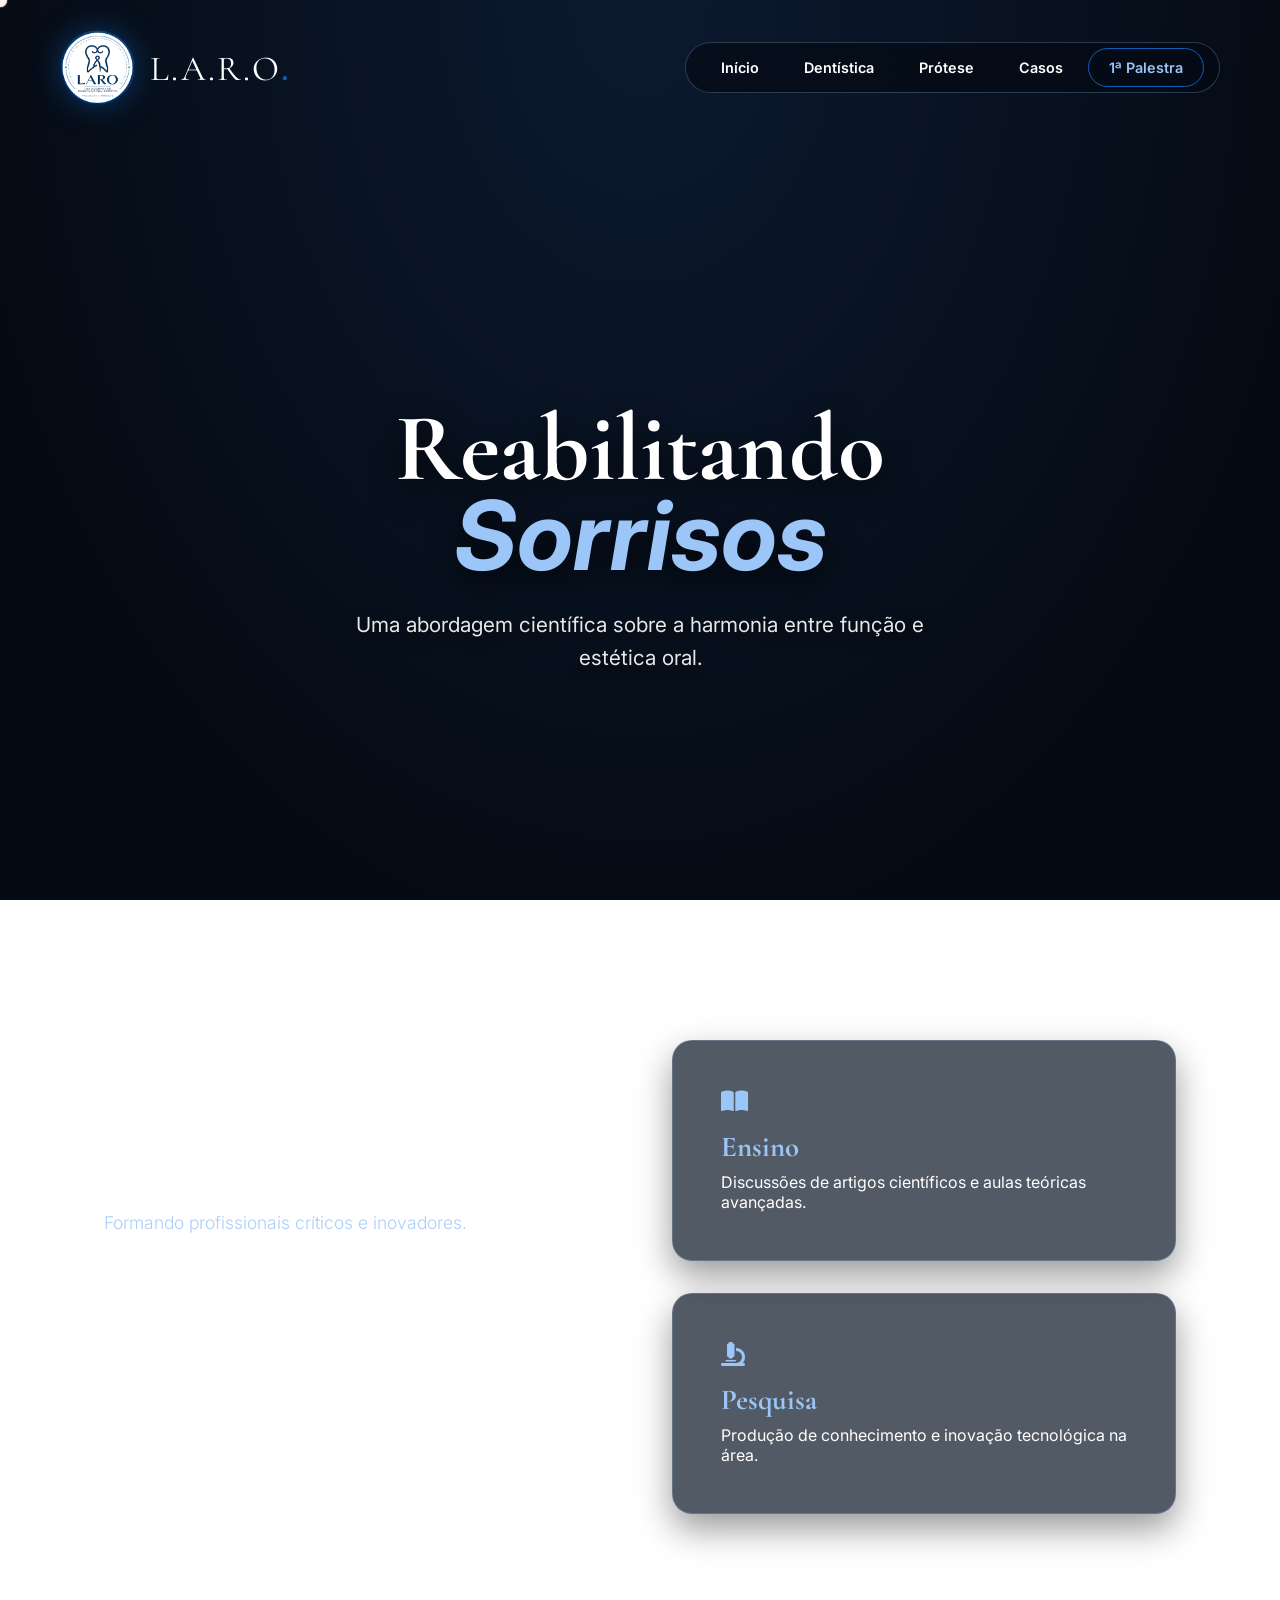
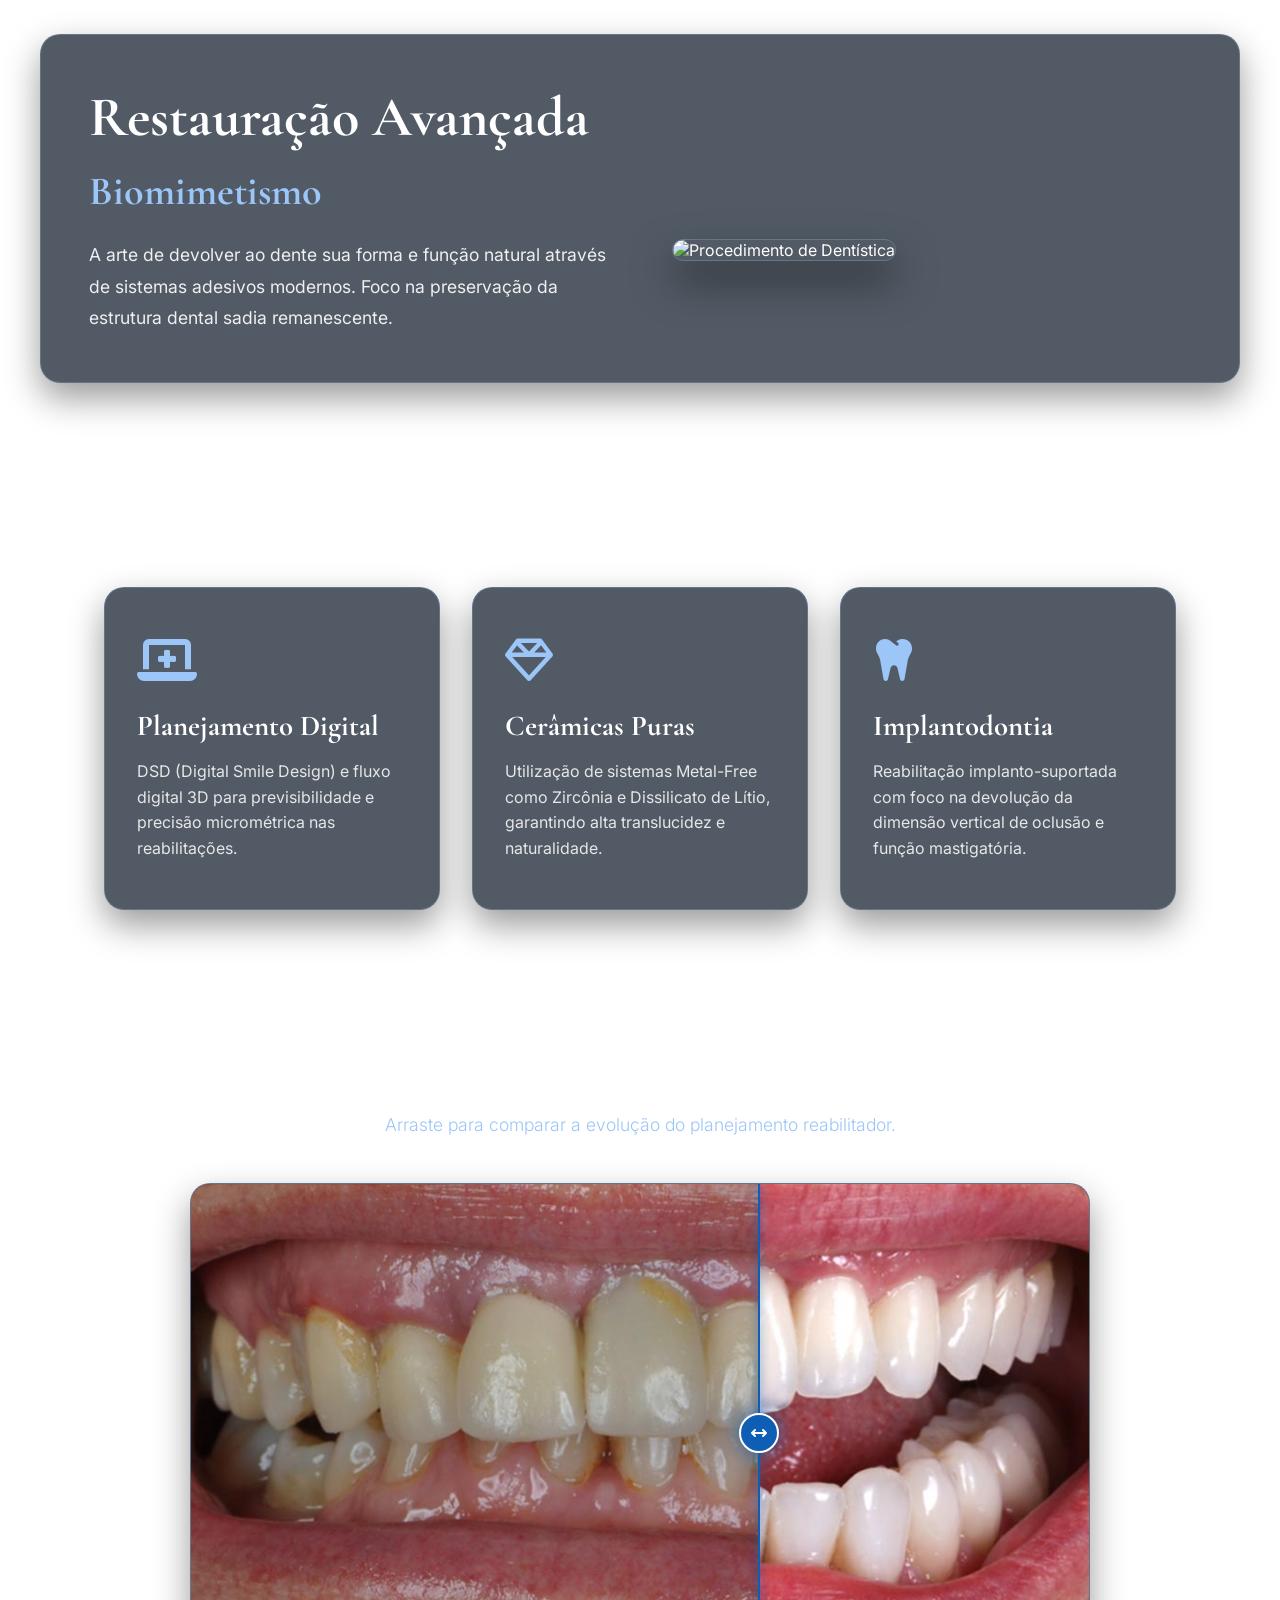
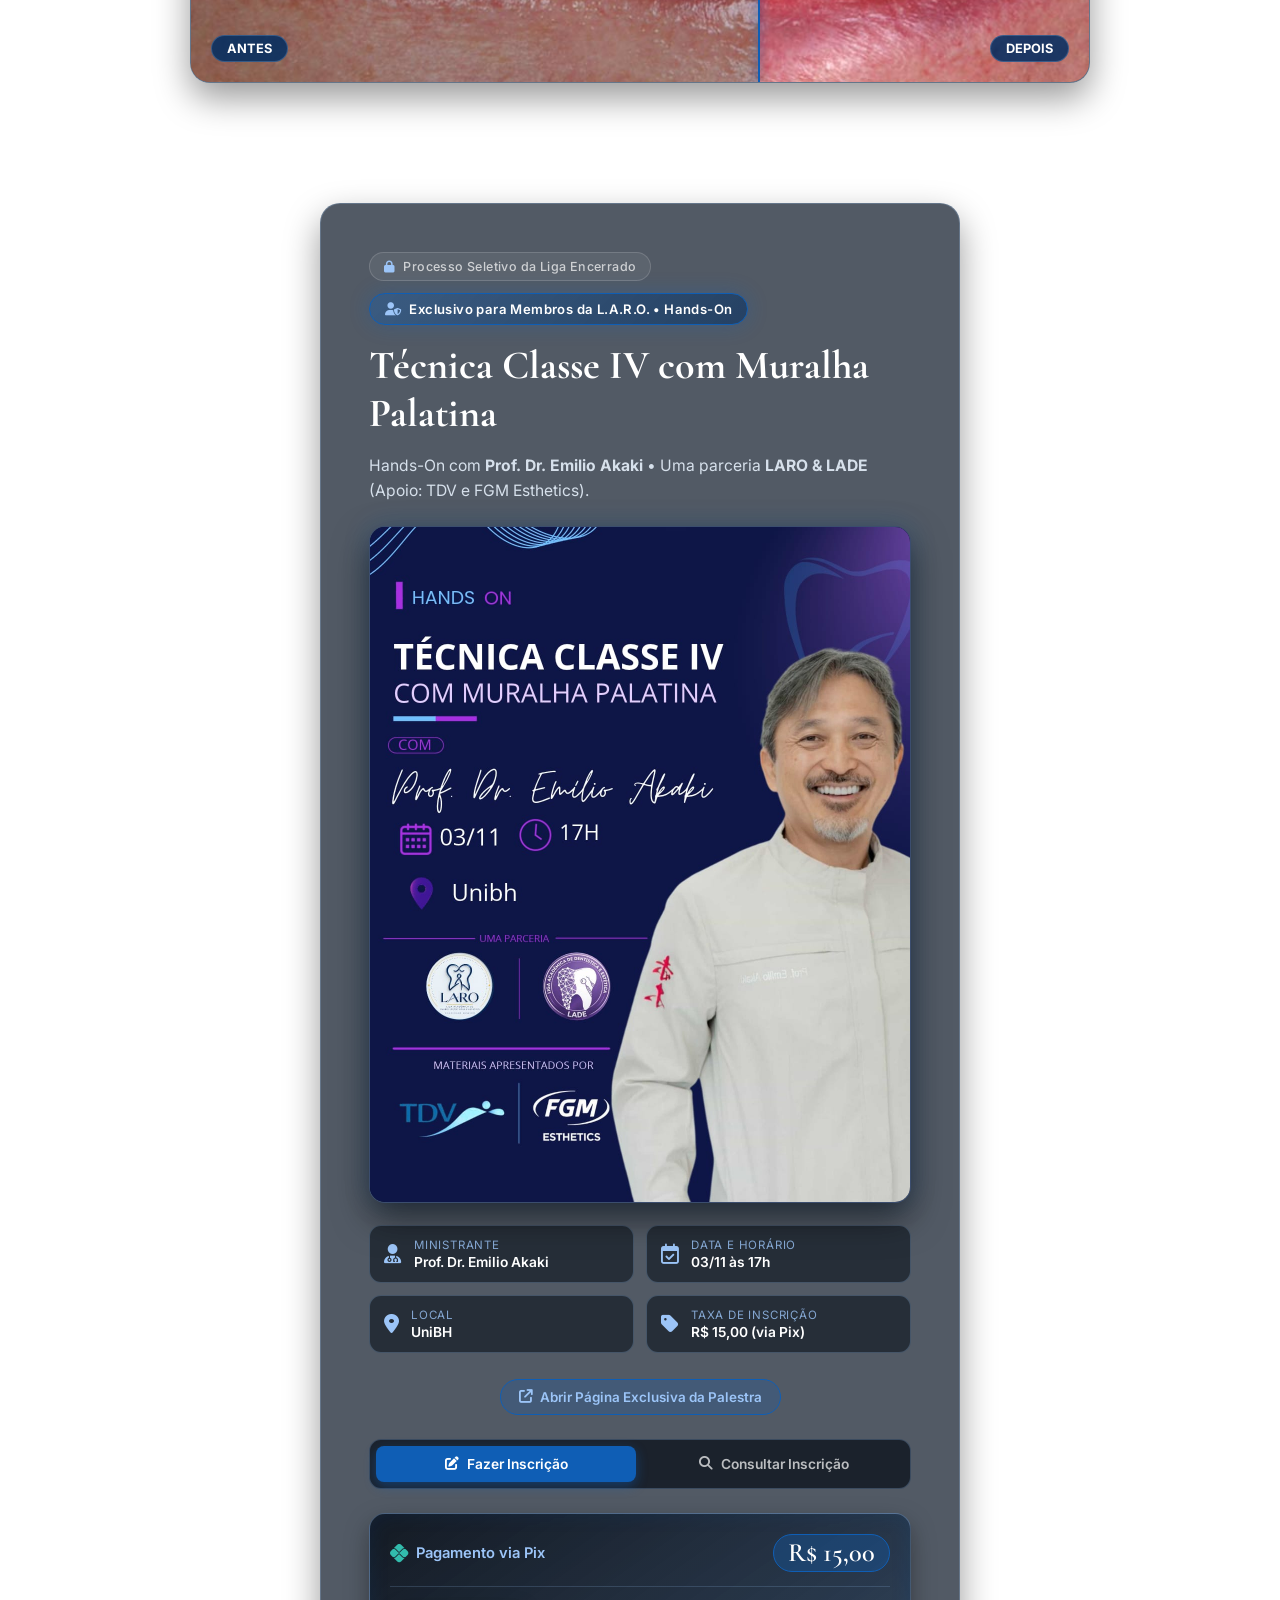
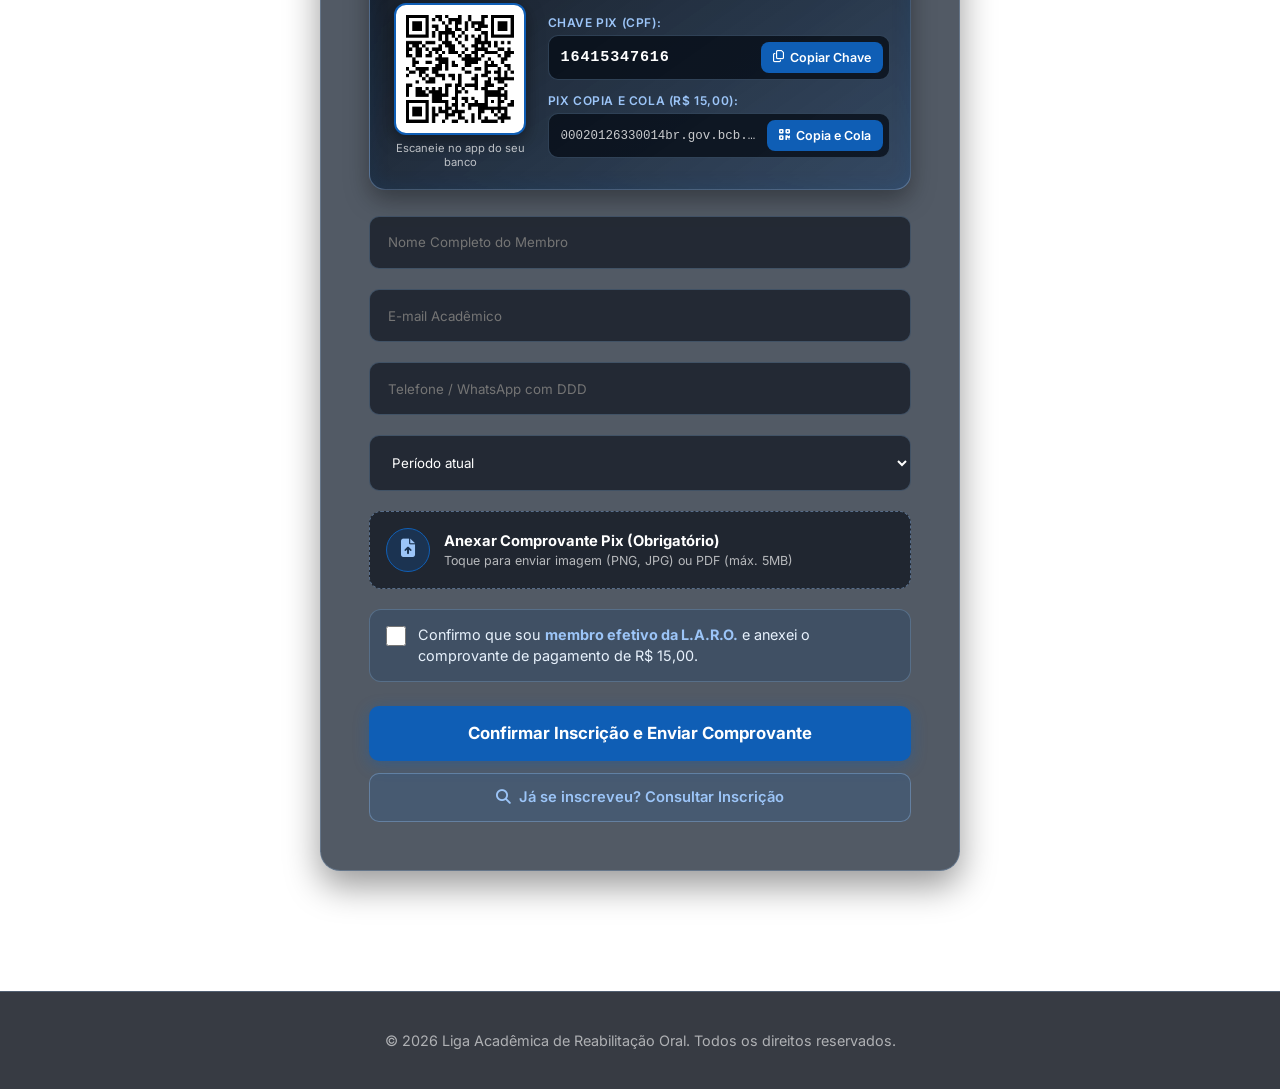
==== commit c1efbe0a: "Atualizar local do Hands-On para UniBH" ====
--- a/index.html
+++ b/index.html
@@ -183,7 +183,6 @@
                         <!-- BANNER OFICIAL DA 1ª PALESTRA / HANDS-ON -->
                         <div class="inline-poster-banner">
                             <img src="primeirapalestra.jpg" alt="Hands On Técnica Classe IV com Muralha Palatina - Prof. Dr. Emilio Akaki">
-                            <span class="poster-location-overlay">Faculdade Arnaldo</span>
                         </div>
 
                         <div class="lecture-info-grid lecture-info-grid-4" id="lectureInfoBox">
@@ -205,7 +204,7 @@
                                 <i class="fa-solid fa-location-dot"></i>
                                 <div>
                                     <span class="info-label">Local</span>
-                                    <strong id="lectureLocationText">Faculdade Arnaldo</strong>
+                                    <strong id="lectureLocationText">UniBH</strong>
                                 </div>
                             </div>
                             <div class="lecture-info-item">
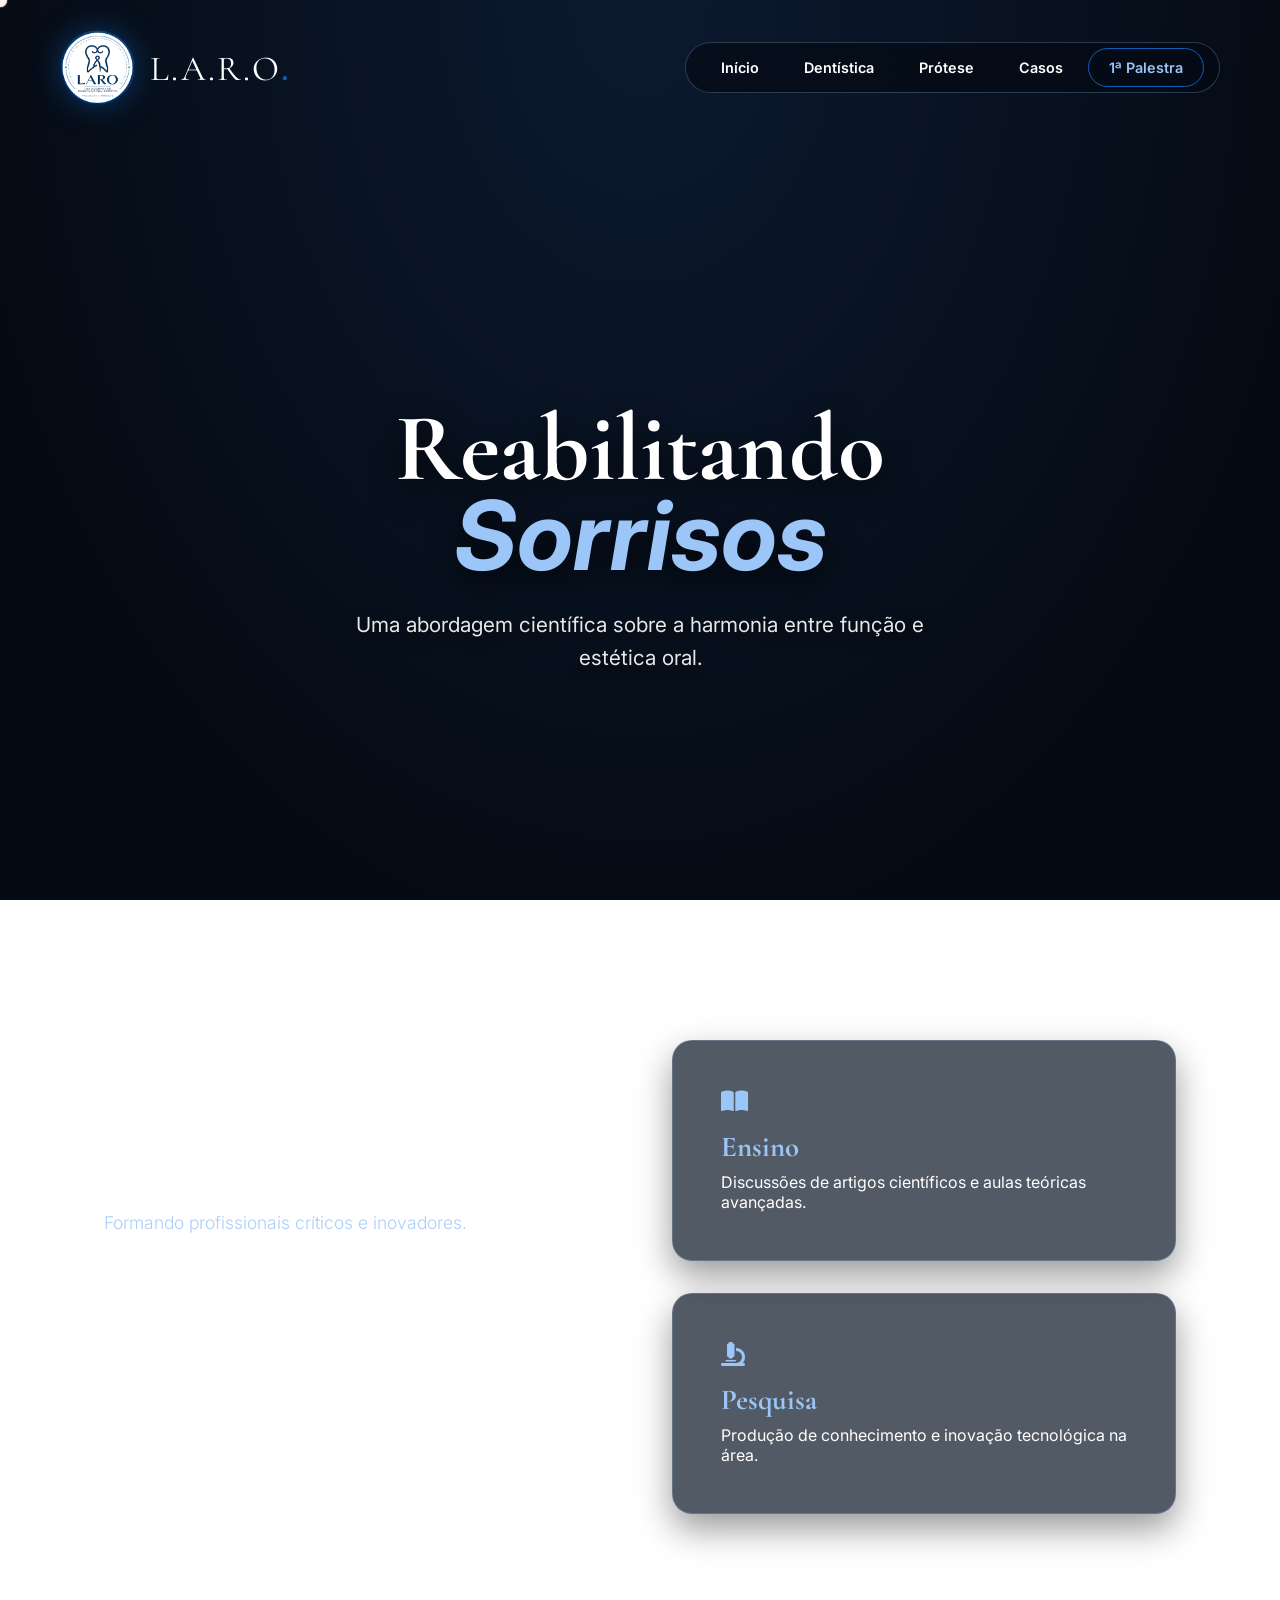
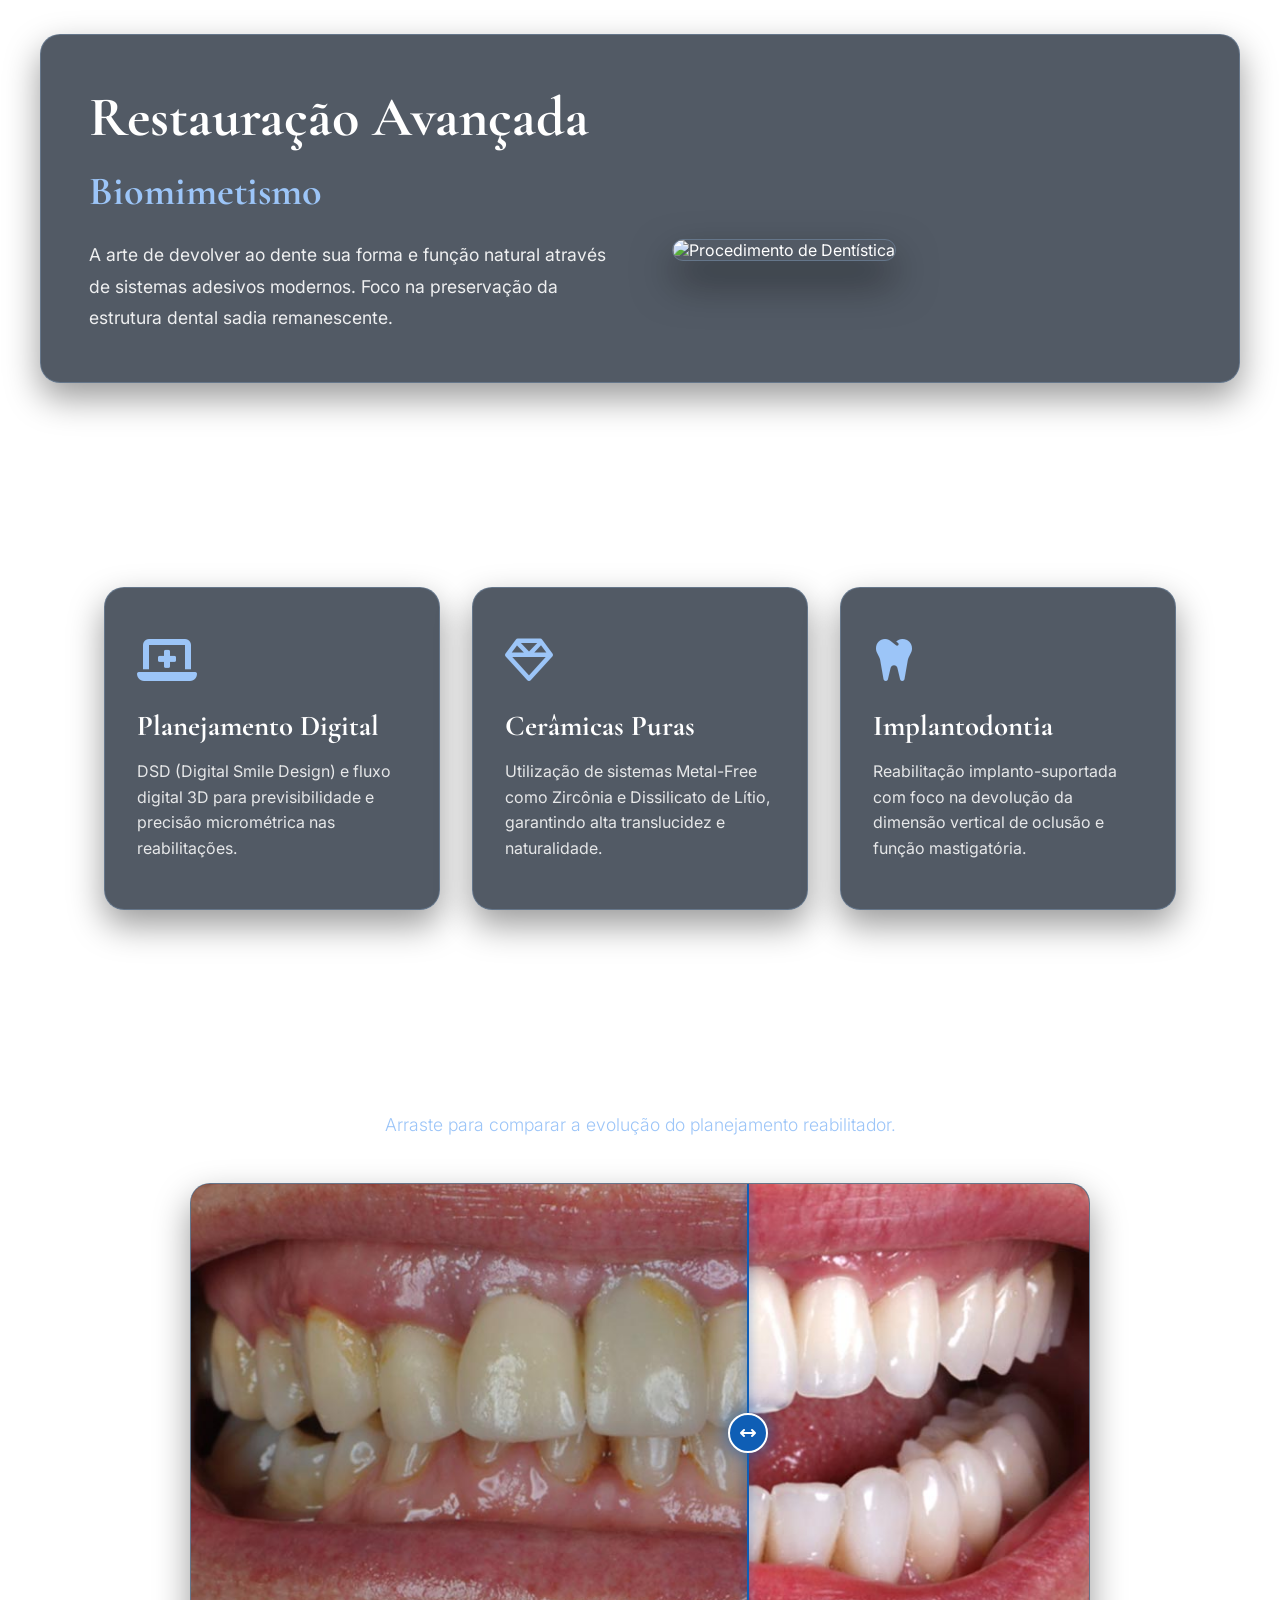
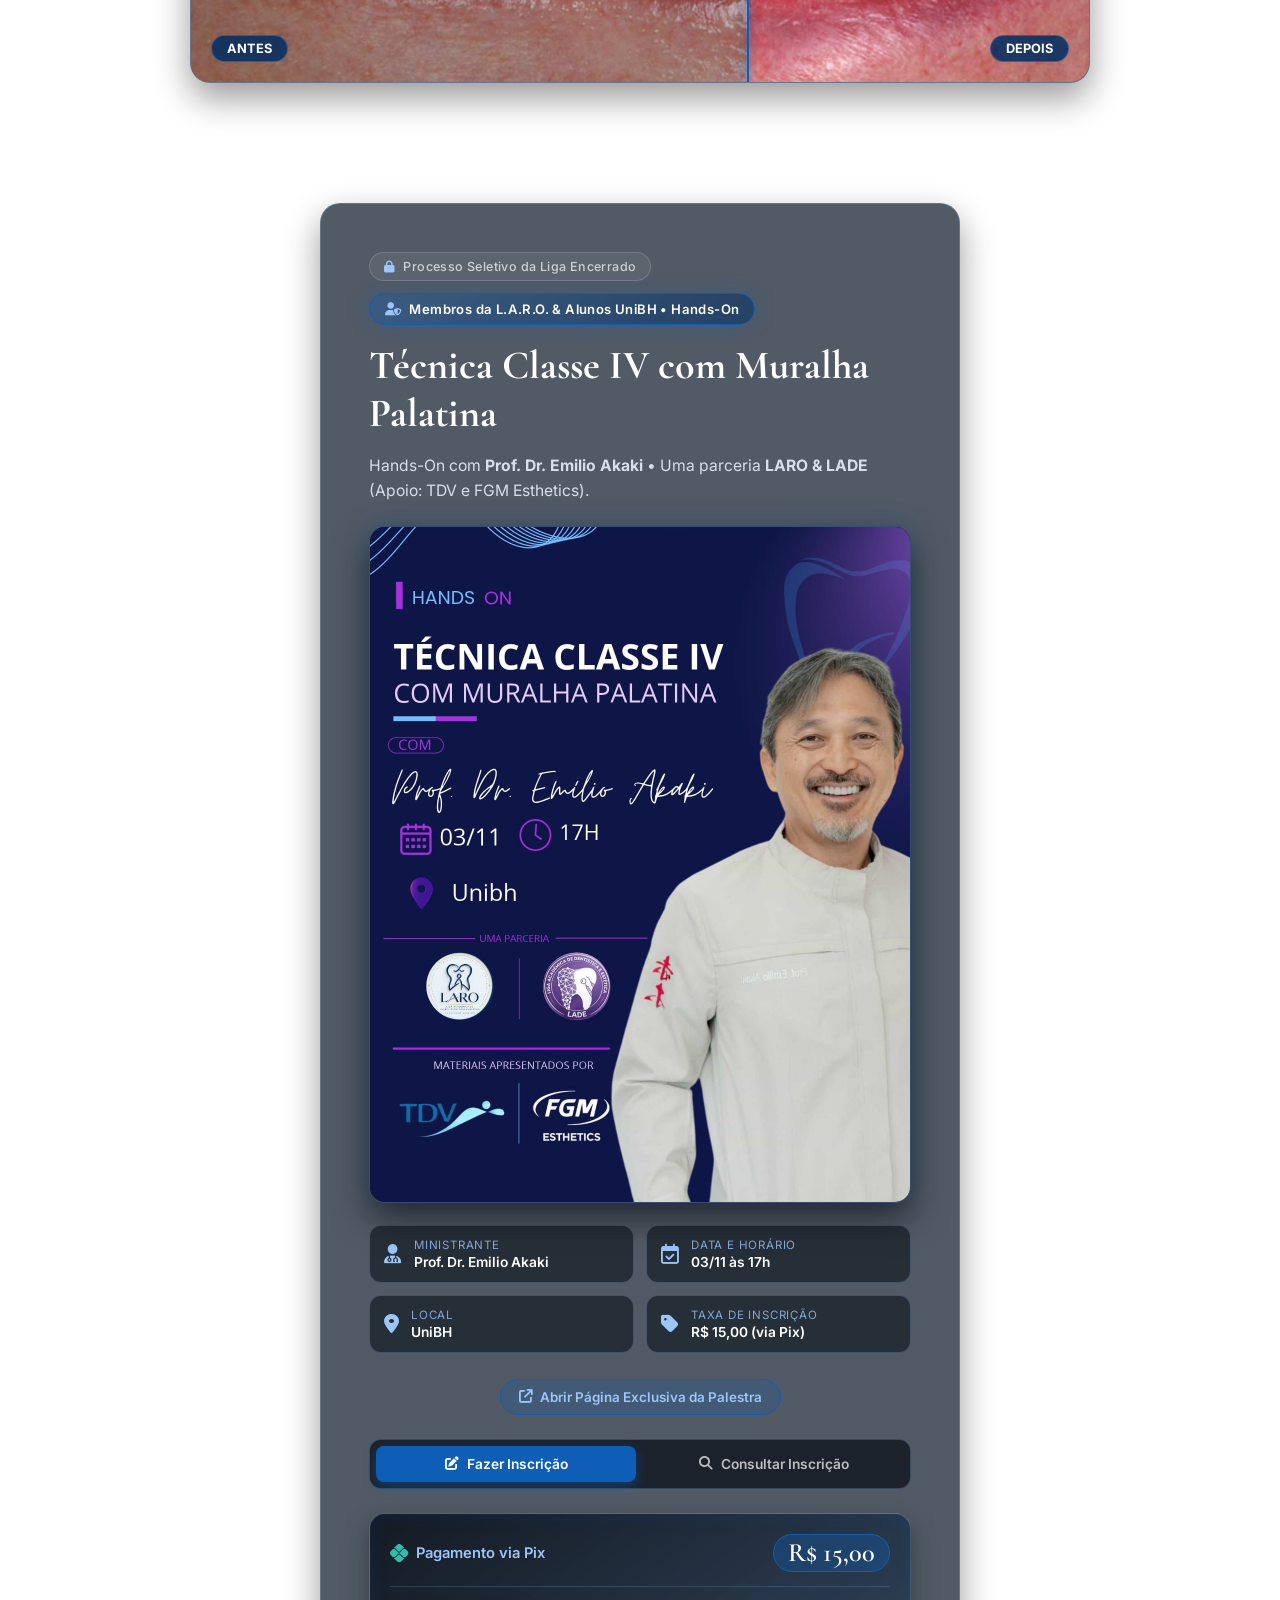
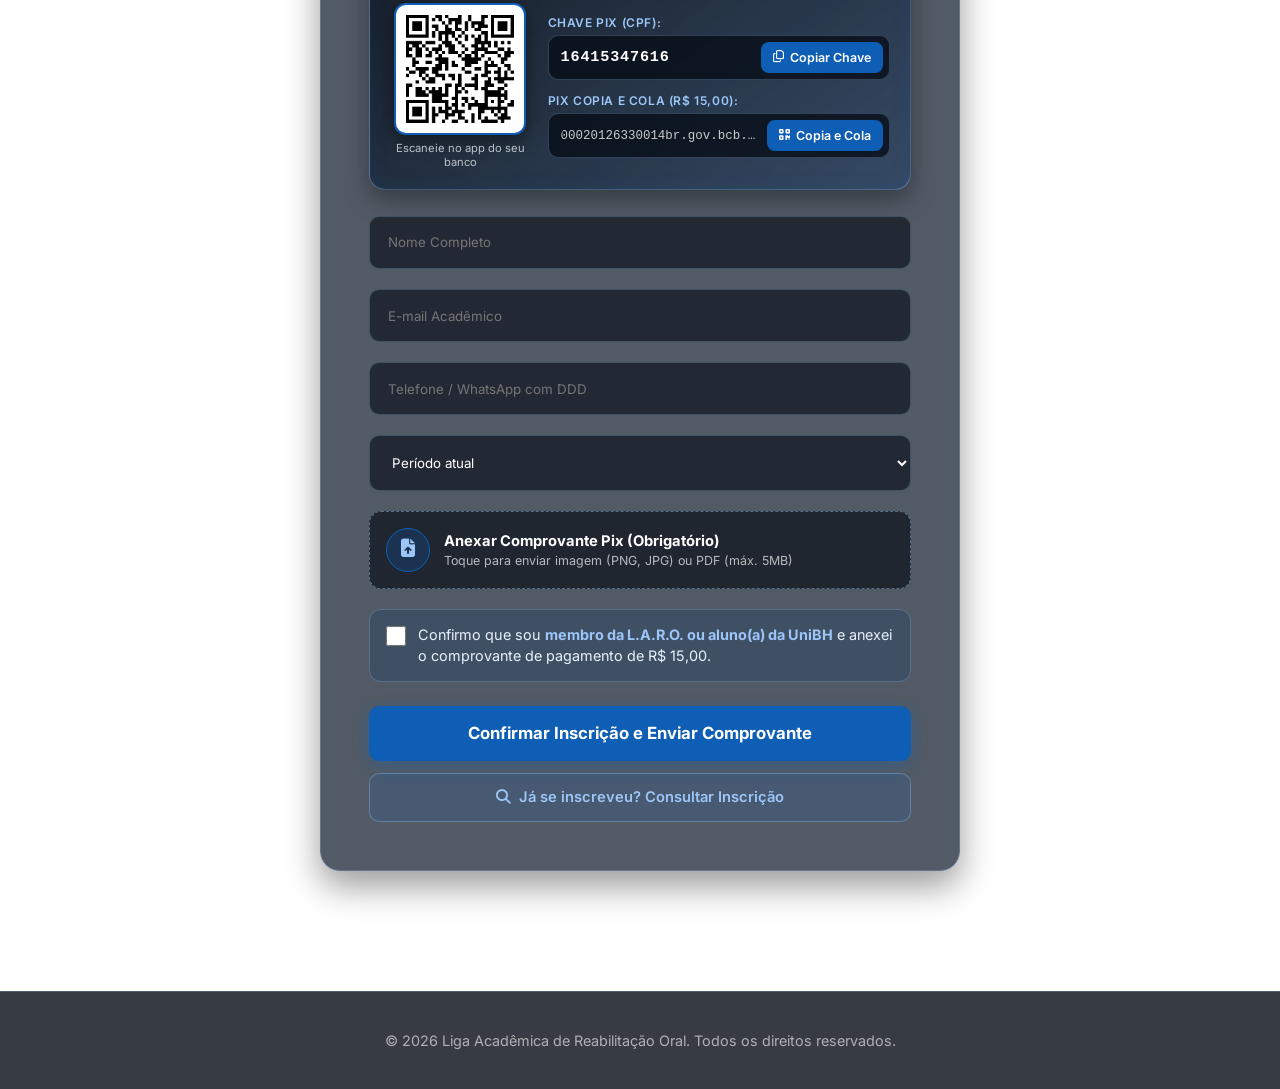
==== commit 6245b139: "Atualizar confirmacao para Membro da LARO ou Aluno da UniBH" ====
--- a/index.html
+++ b/index.html
@@ -174,7 +174,7 @@
 
                         <div class="status-badge exclusive-badge">
                             <i class="fa-solid fa-user-shield"></i>
-                            <span>Exclusivo para Membros da L.A.R.O. • Hands-On</span>
+                            <span>Membros da L.A.R.O. &amp; Alunos UniBH • Hands-On</span>
                         </div>
 
                         <h2 class="title-reveal" id="lectureTitle" style="font-size: 2.5rem;">Técnica Classe IV com Muralha Palatina</h2>
@@ -276,7 +276,7 @@
 
                             <form id="lecture-form">
                                 <div class="input-group">
-                                    <input type="text" name="nome" id="memberName" placeholder="Nome Completo do Membro" required>
+                                    <input type="text" name="nome" id="memberName" placeholder="Nome Completo" required>
                                 </div>
                                 <div class="input-group">
                                     <input type="email" name="email" id="memberEmail" placeholder="E-mail Acadêmico" required>
@@ -330,9 +330,9 @@
                                 </div>
 
                                 <label class="member-checkbox-group" for="memberConfirm">
-                                    <input type="checkbox" name="confirmacao_membro" id="memberConfirm" value="Confirmado: Membro Efetivo LARO" required>
+                                    <input type="checkbox" name="confirmacao_membro" id="memberConfirm" value="Confirmado: Membro da LARO ou Aluno da UniBH" required>
                                     <span class="checkbox-custom"></span>
-                                    <span class="checkbox-label">Confirmo que sou <strong>membro efetivo da L.A.R.O.</strong> e anexei o comprovante de pagamento de R$ 15,00.</span>
+                                    <span class="checkbox-label">Confirmo que sou <strong>membro da L.A.R.O. ou aluno(a) da UniBH</strong> e anexei o comprovante de pagamento de R$ 15,00.</span>
                                 </label>
 
                                 <button type="submit" class="submit-btn arrow-btn" id="lectureSubmitBtn">Confirmar Inscrição e Enviar Comprovante</button>
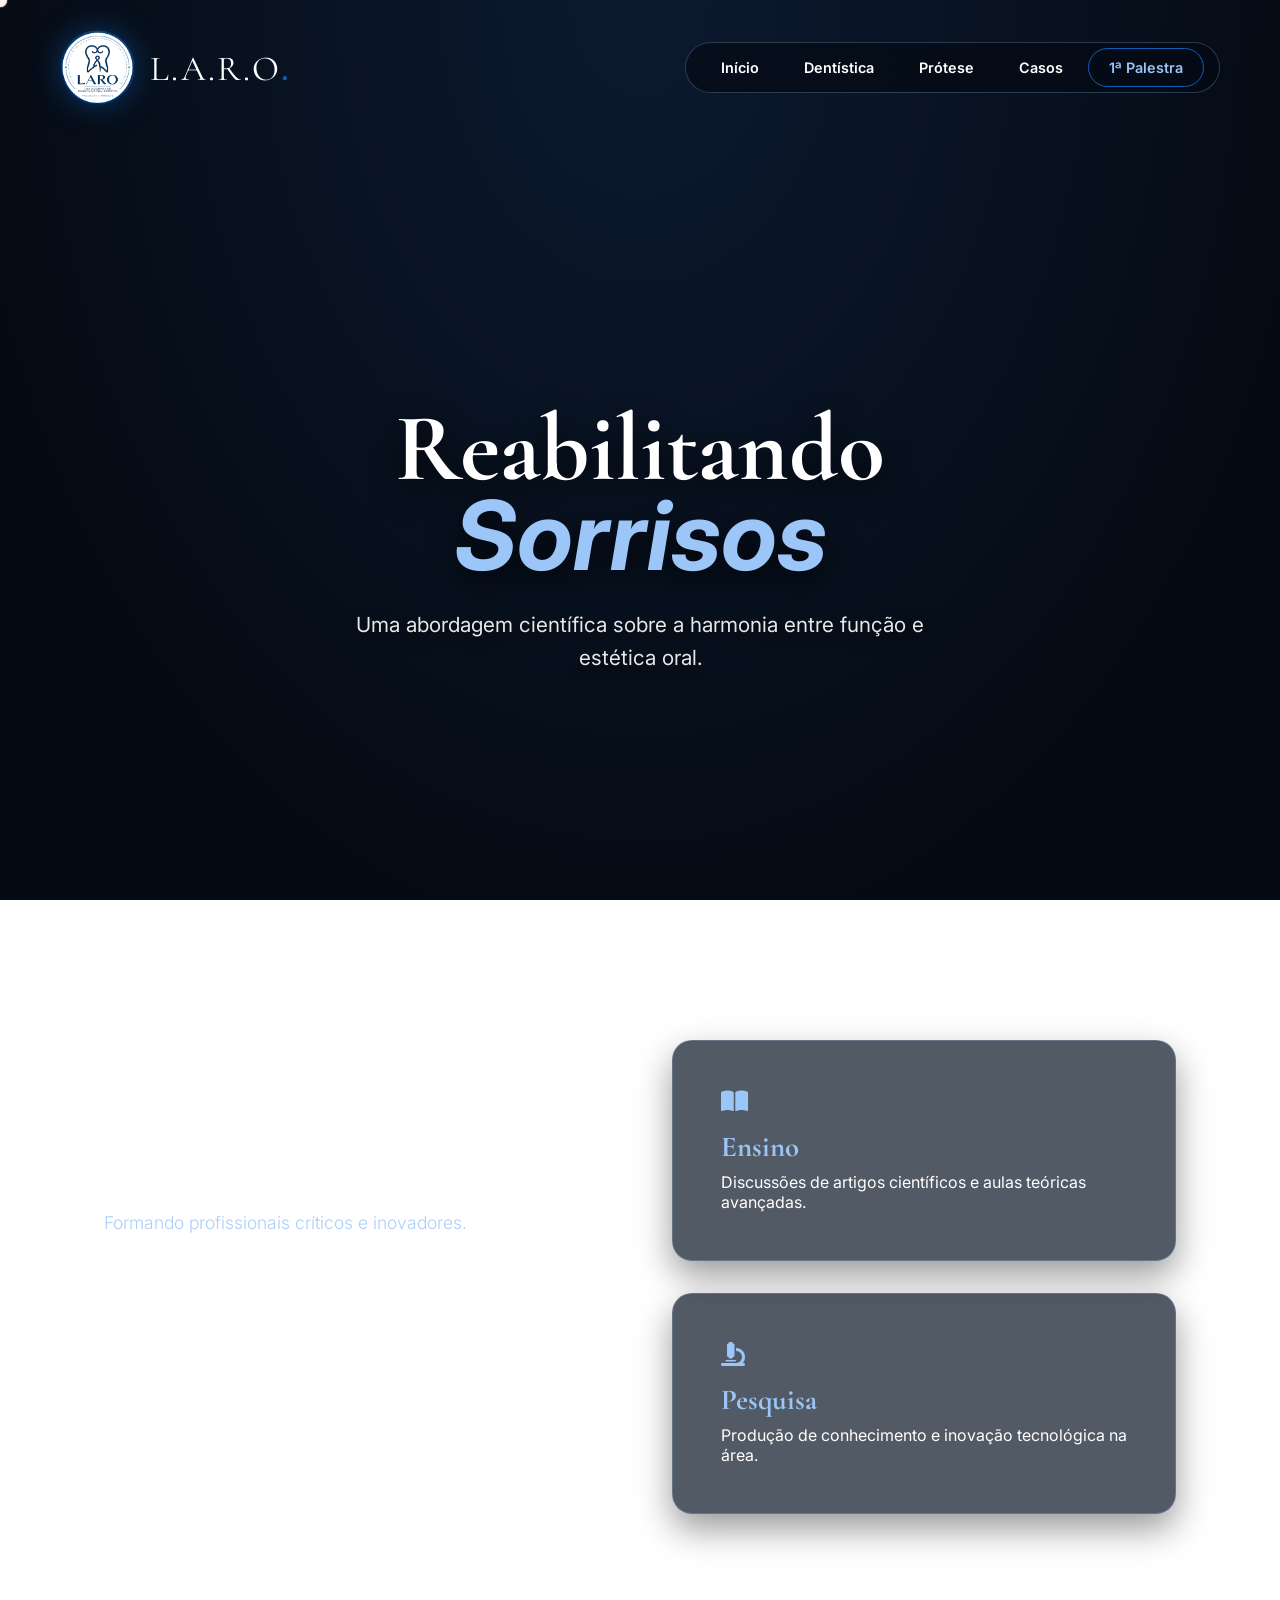
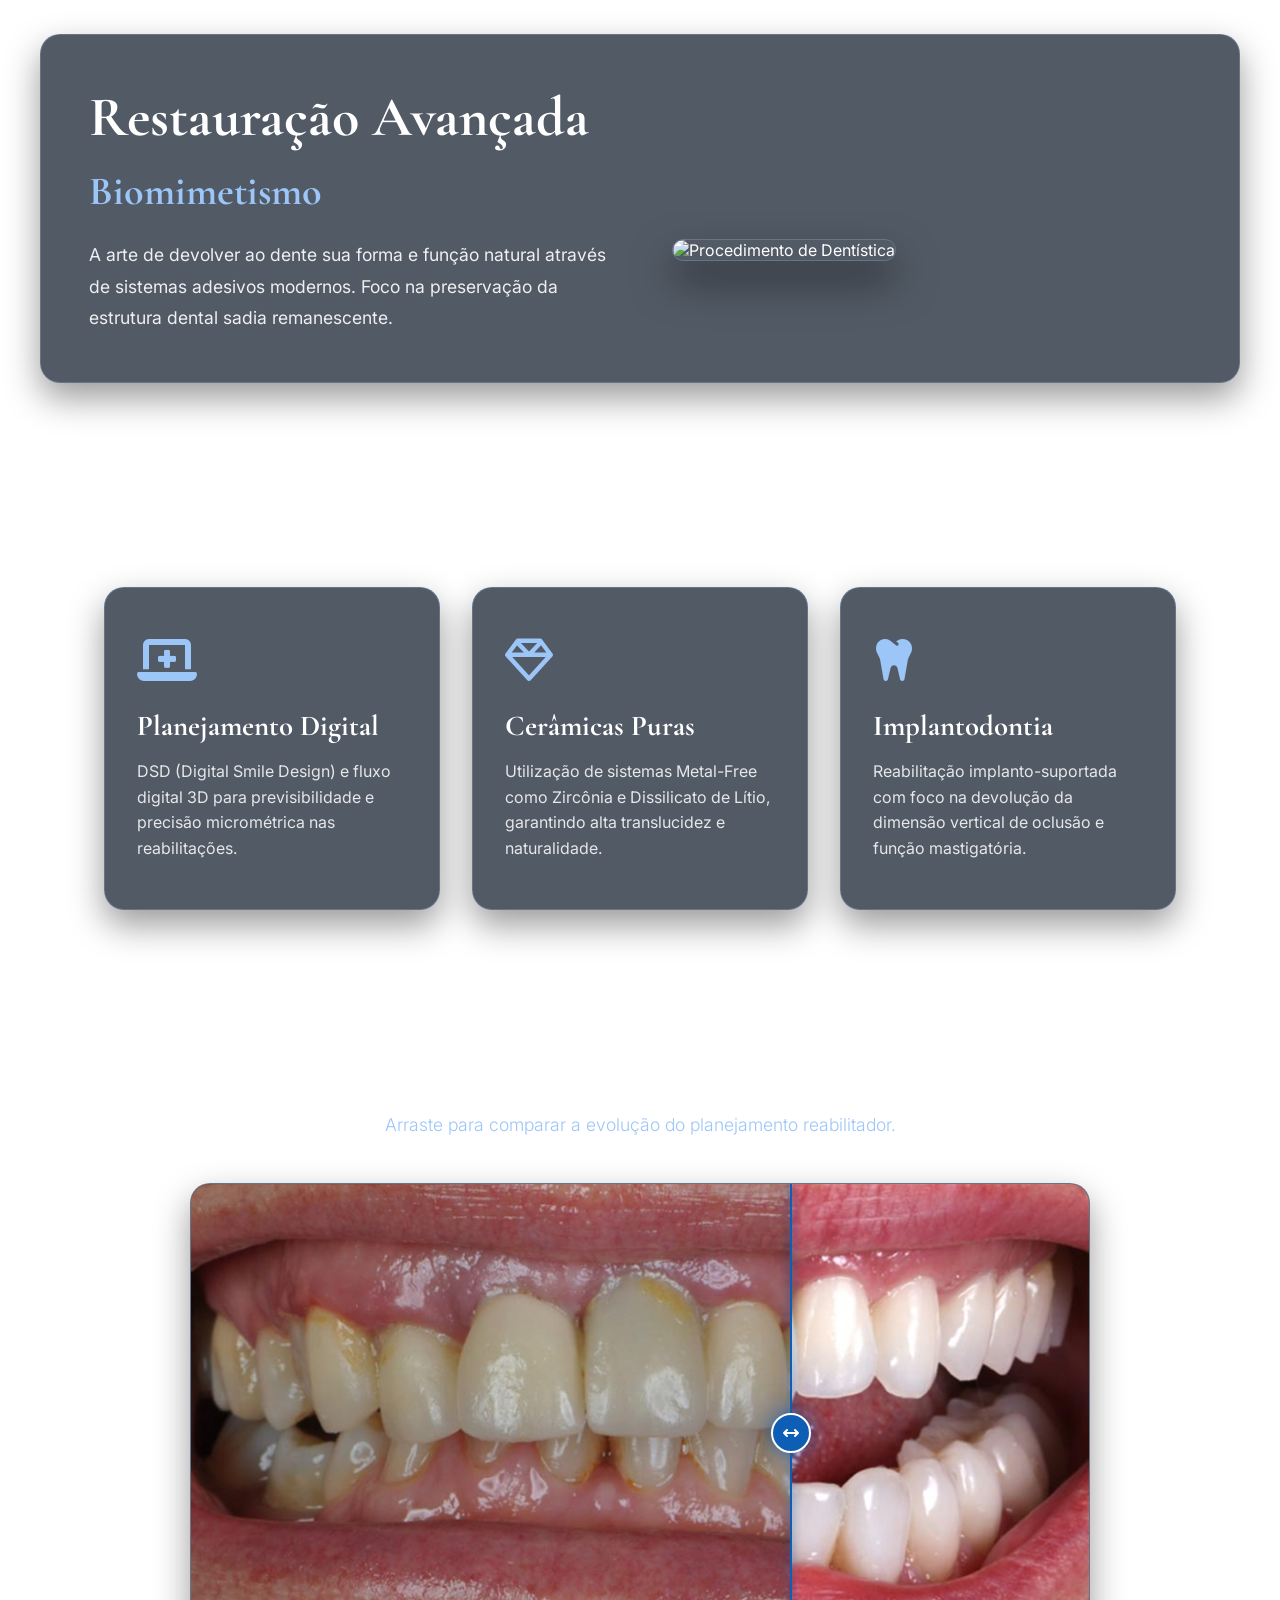
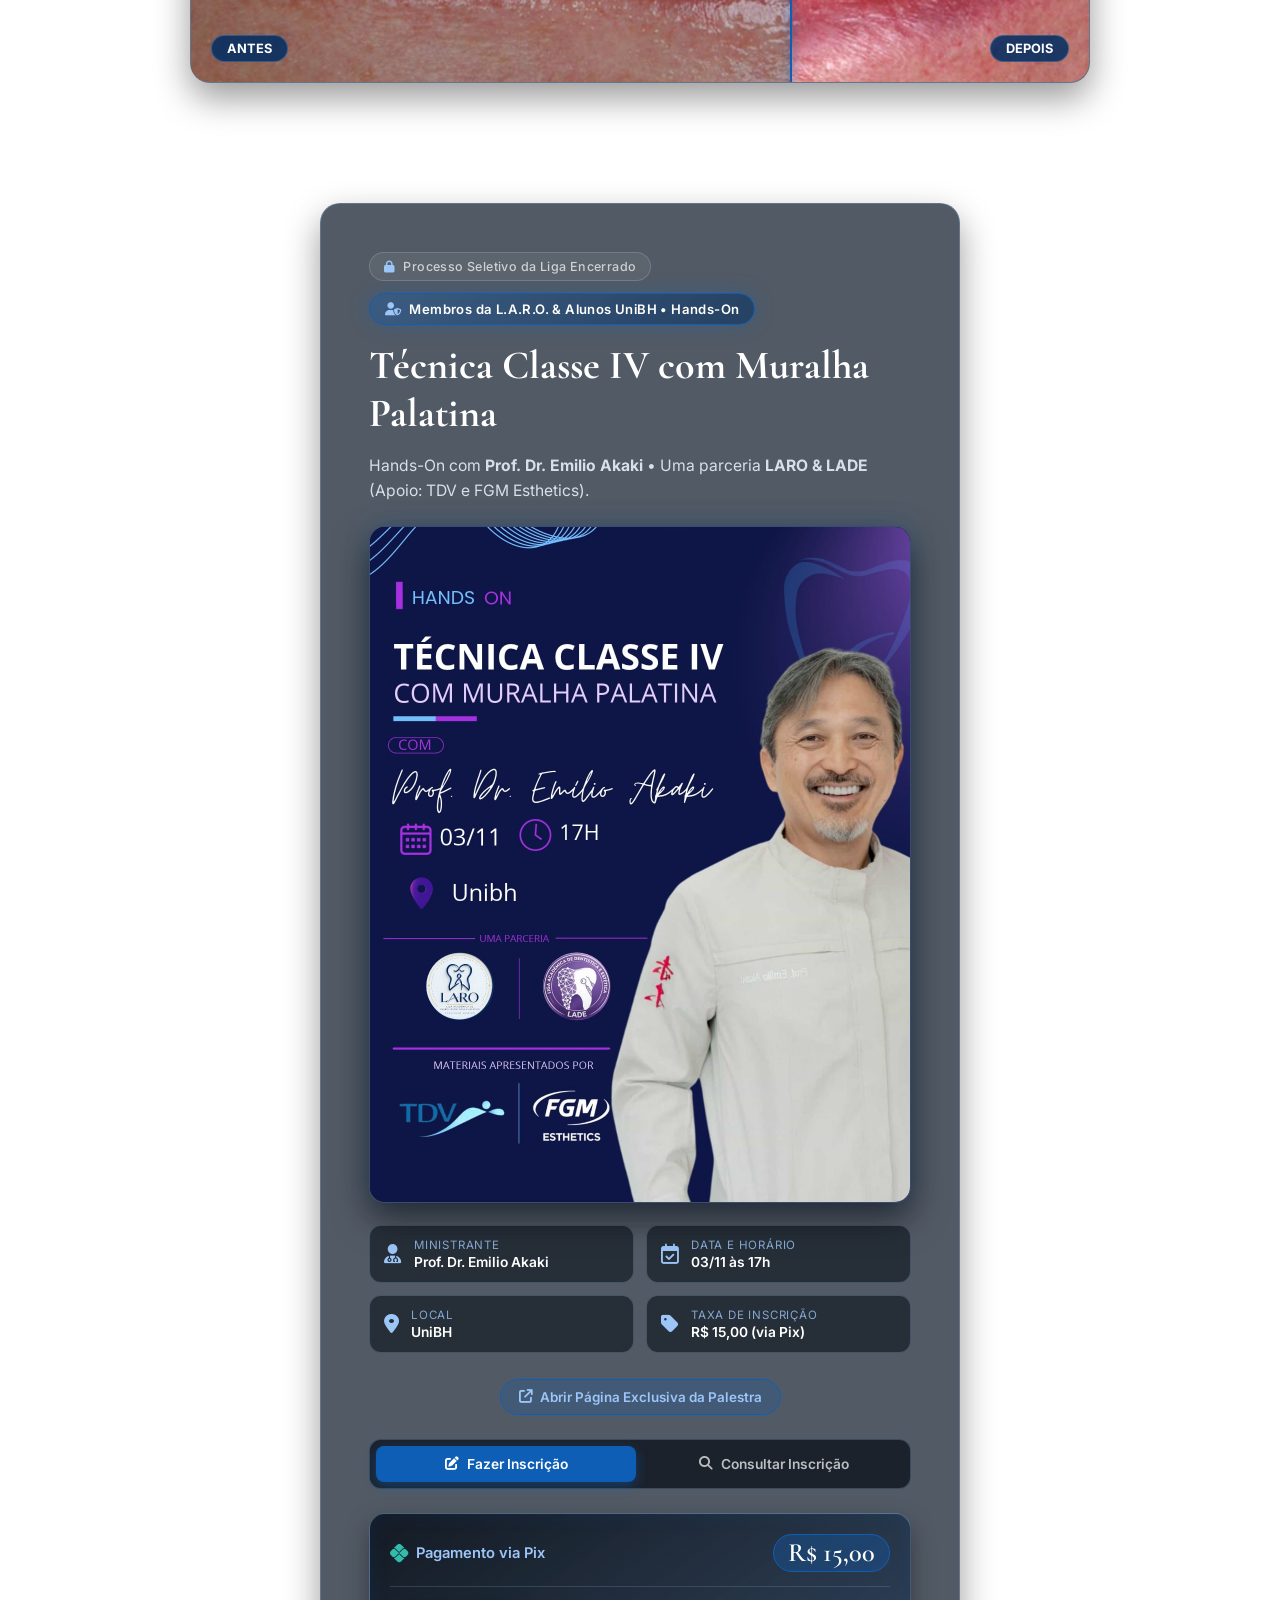
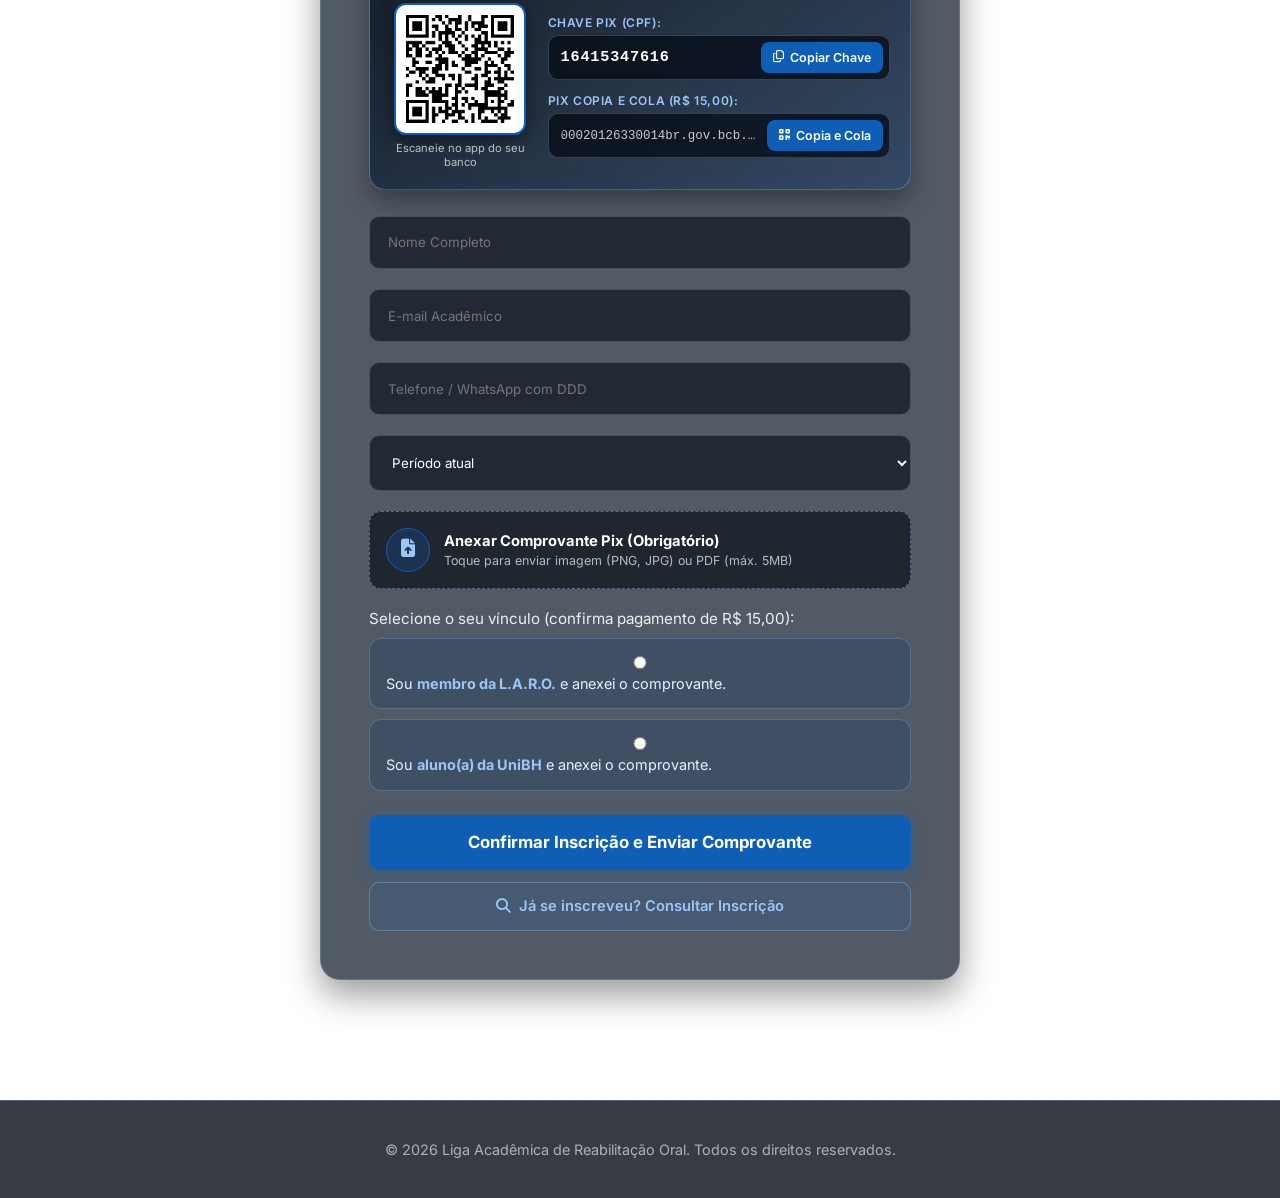
==== commit ea45fe8a: "Atualizar o index.html" ====
--- a/index.html
+++ b/index.html
@@ -329,11 +329,22 @@
                                     <p class="receipt-error-msg" id="receiptErrorMsg" style="display: none;"></p>
                                 </div>
 
-                                <label class="member-checkbox-group" for="memberConfirm">
-                                    <input type="checkbox" name="confirmacao_membro" id="memberConfirm" value="Confirmado: Membro da LARO ou Aluno da UniBH" required>
-                                    <span class="checkbox-custom"></span>
-                                    <span class="checkbox-label">Confirmo que sou <strong>membro da L.A.R.O. ou aluno(a) da UniBH</strong> e anexei o comprovante de pagamento de R$ 15,00.</span>
-                                </label>
+                               <div class="vinculo-group" style="margin-bottom: 1.5rem;">
+    <p style="margin-bottom: 10px; font-size: 0.95rem; opacity: 0.9;">Selecione o seu vínculo (confirma pagamento de R$ 15,00):</p>
+    
+    <label class="member-checkbox-group" for="vinculoLaro" style="margin-bottom: 10px; display: block;">
+        <input type="radio" name="vinculo" id="vinculoLaro" value="Membro LARO" required>
+        <span class="checkbox-custom" style="border-radius: 50%;"></span>
+        <span class="checkbox-label">Sou <strong>membro da L.A.R.O.</strong> e anexei o comprovante.</span>
+    </label>
+
+    <label class="member-checkbox-group" for="vinculoUniBH" style="display: block;">
+        <input type="radio" name="vinculo" id="vinculoUniBH" value="Aluno UniBH" required>
+        <span class="checkbox-custom" style="border-radius: 50%;"></span>
+        <span class="checkbox-label">Sou <strong>aluno(a) da UniBH</strong> e anexei o comprovante.</span>
+    </label>
+</div>
+
 
                                 <button type="submit" class="submit-btn arrow-btn" id="lectureSubmitBtn">Confirmar Inscrição e Enviar Comprovante</button>
                                 <button type="button" class="secondary-consult-btn" onclick="switchPalestraTab('consultar')">
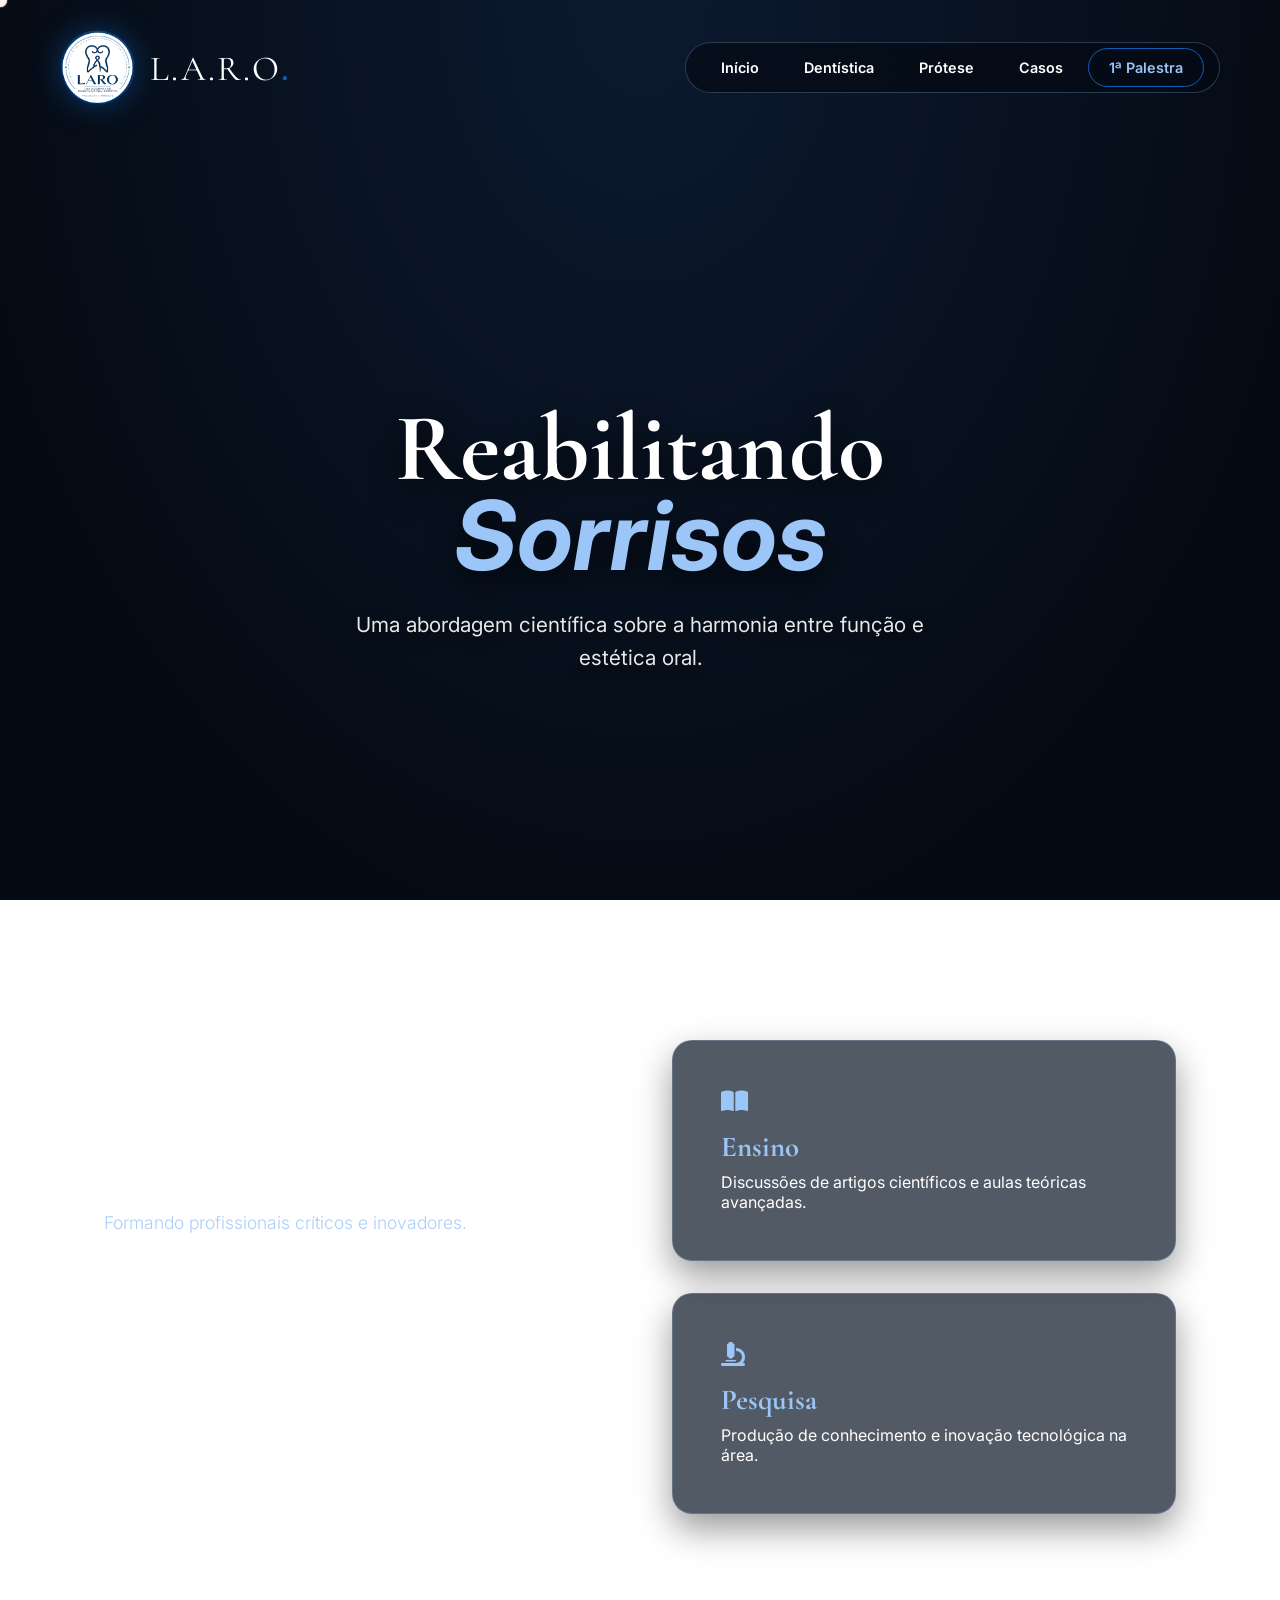
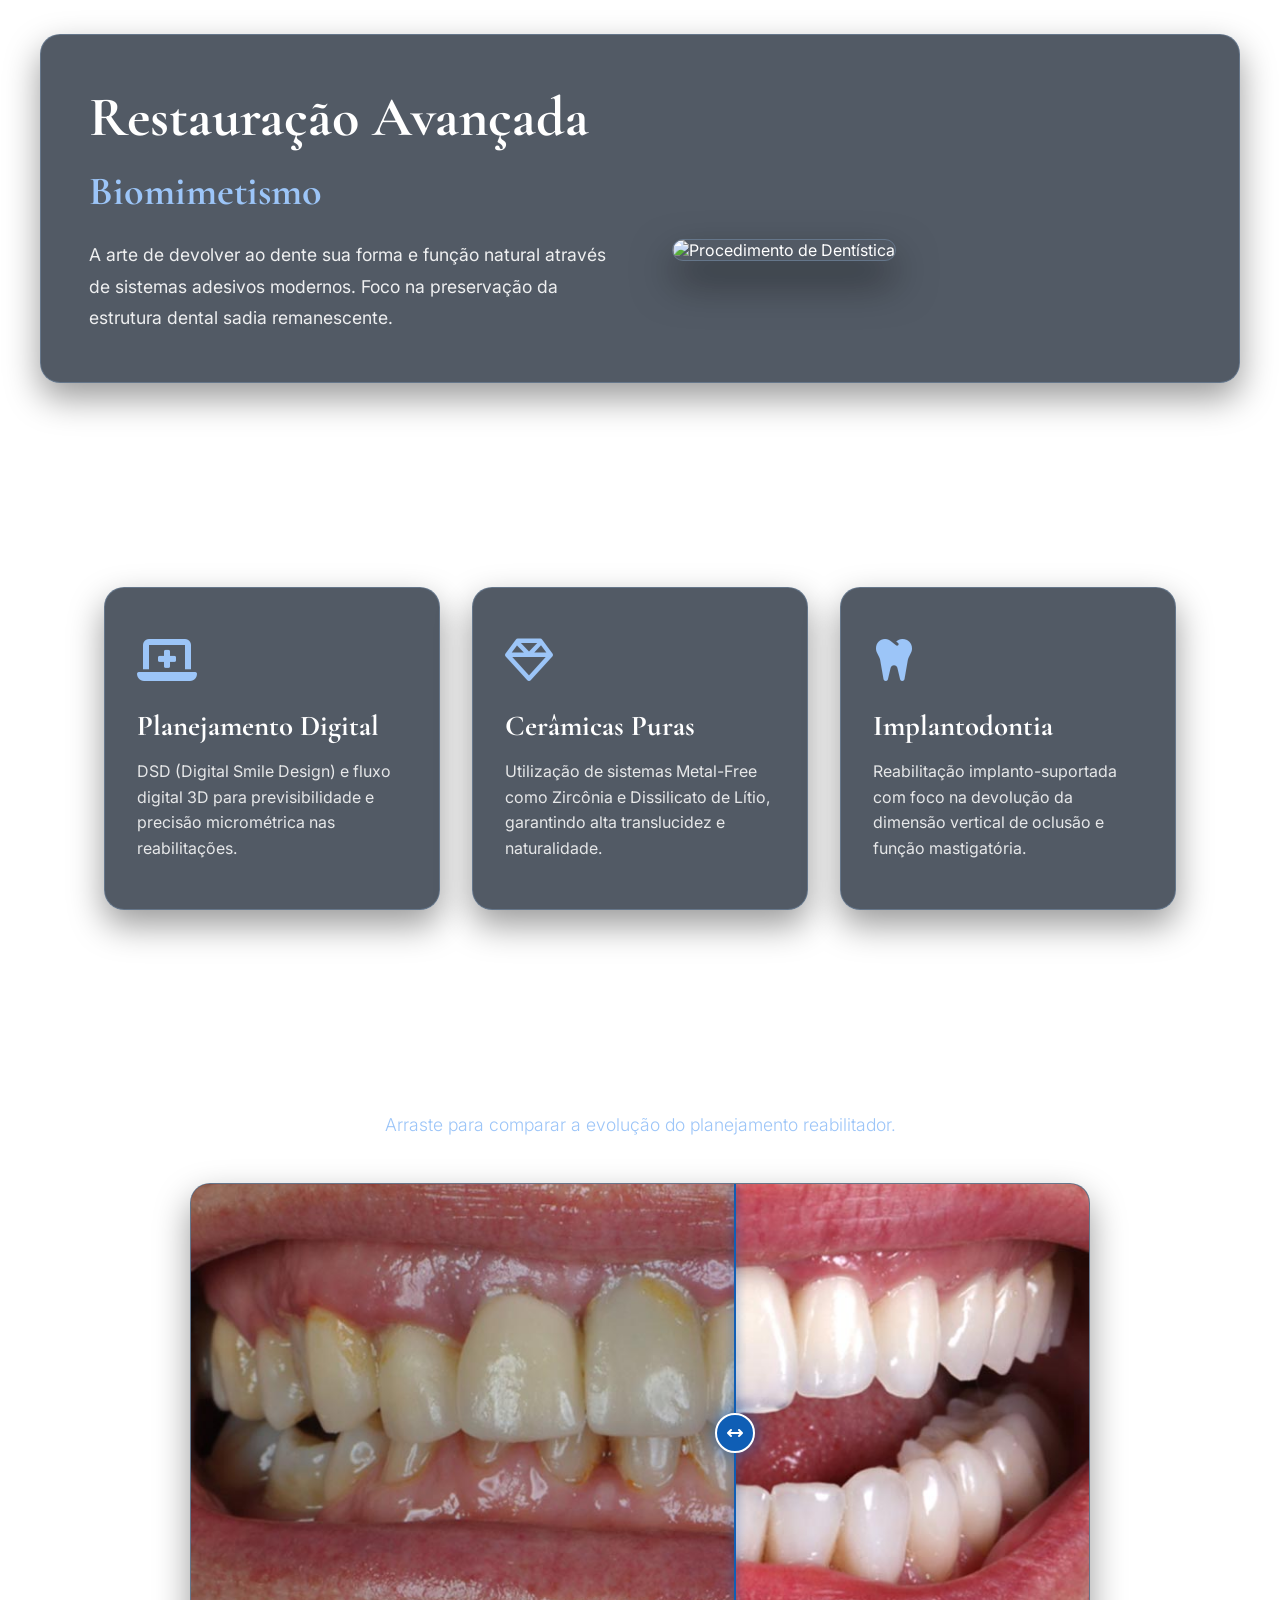
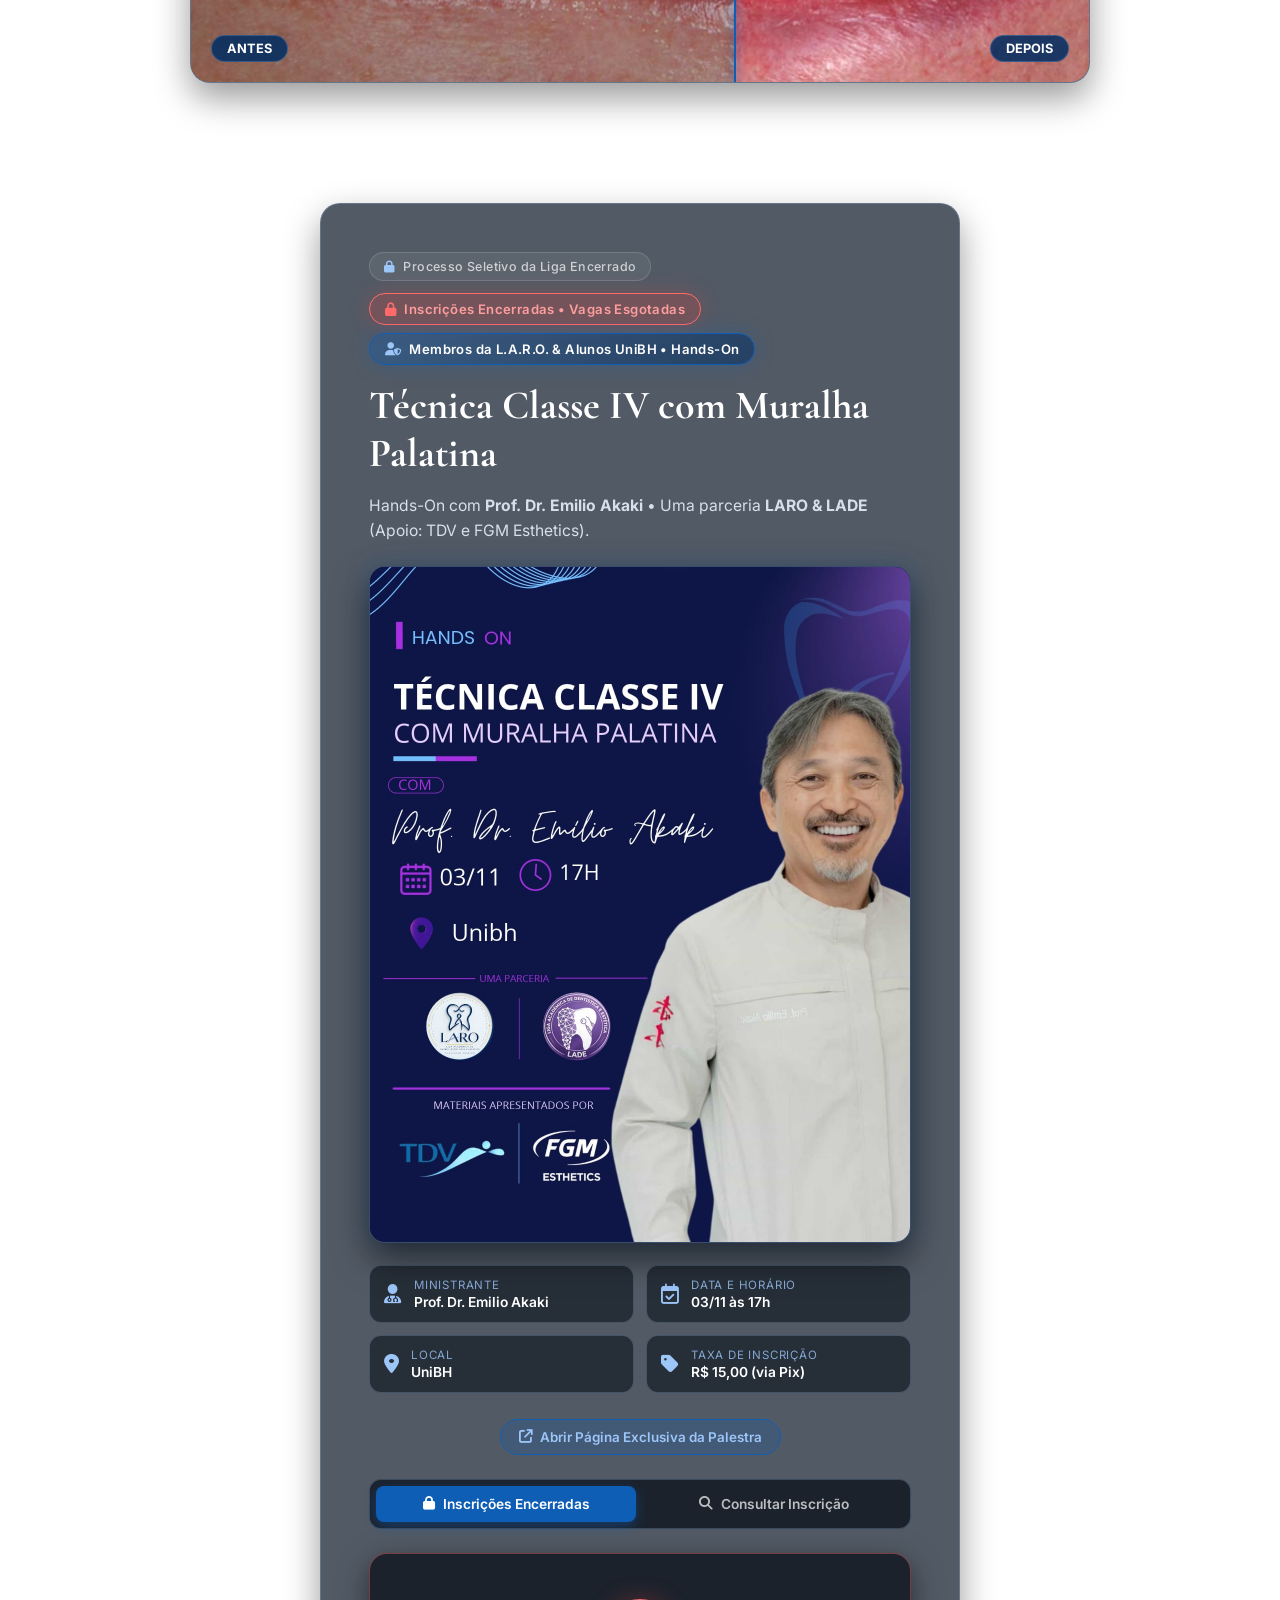
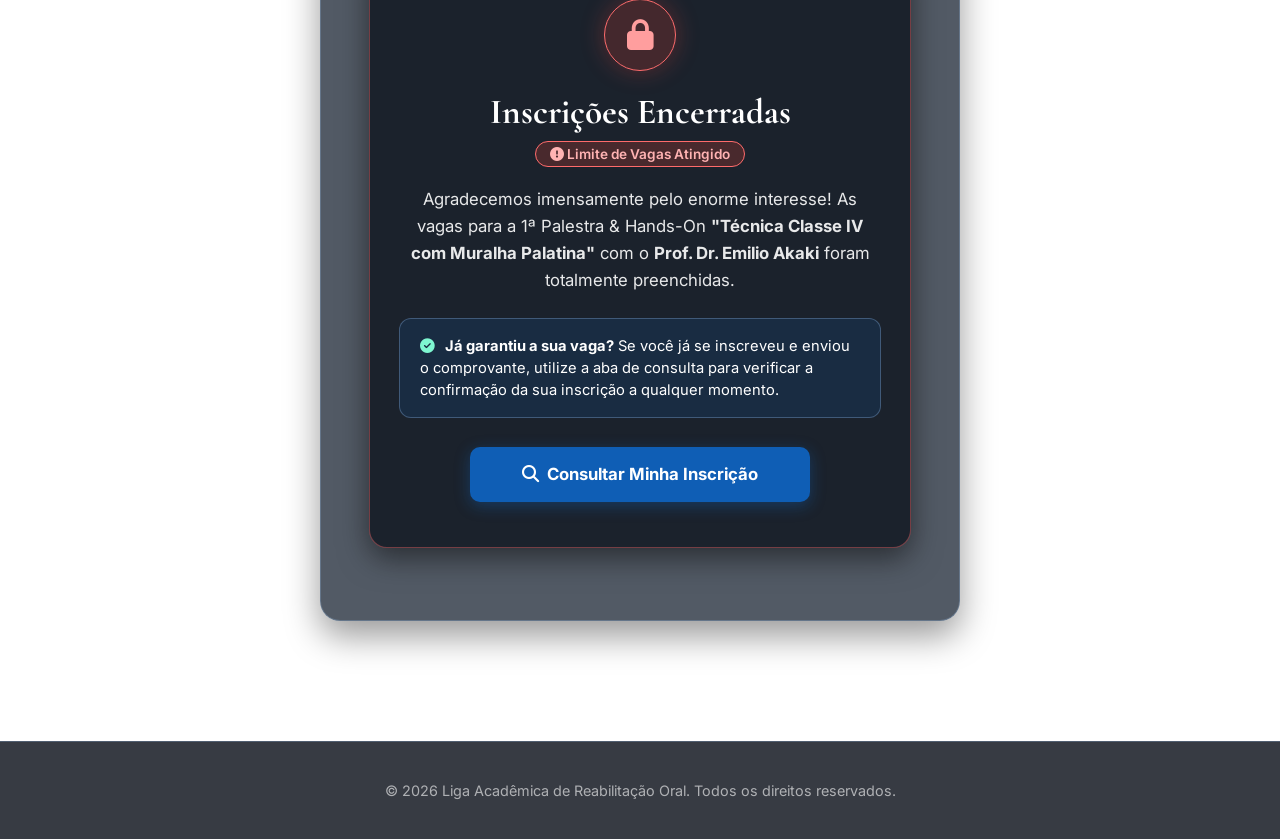
==== commit 2e710a48: "Encerrar inscricoes da 1a Palestra por atingimento do limite de vagas" ====
--- a/index.html
+++ b/index.html
@@ -172,9 +172,15 @@
                             <span>Processo Seletivo da Liga Encerrado</span>
                         </div>
 
-                        <div class="status-badge exclusive-badge">
-                            <i class="fa-solid fa-user-shield"></i>
-                            <span>Membros da L.A.R.O. &amp; Alunos UniBH • Hands-On</span>
+                        <div style="display: flex; gap: 8px; flex-wrap: wrap; margin-bottom: 1rem;">
+                            <div class="status-badge closed-badge" style="margin-bottom: 0;">
+                                <i class="fa-solid fa-lock"></i>
+                                <span>Inscrições Encerradas • Vagas Esgotadas</span>
+                            </div>
+                            <div class="status-badge exclusive-badge" style="margin-bottom: 0;">
+                                <i class="fa-solid fa-user-shield"></i>
+                                <span>Membros da L.A.R.O. &amp; Alunos UniBH • Hands-On</span>
+                            </div>
                         </div>
 
                         <h2 class="title-reveal" id="lectureTitle" style="font-size: 2.5rem;">Técnica Classe IV com Muralha Palatina</h2>
@@ -222,135 +228,37 @@
                             </a>
                         </div>
 
-                        <!-- ABAS: NOVA INSCRIÇÃO / CONSULTAR INSCRIÇÃO -->
+                        <!-- ABAS: INSCRIÇÕES ENCERRADAS / CONSULTAR INSCRIÇÃO -->
                         <div class="palestra-tabs">
                             <button type="button" class="palestra-tab-btn active" id="tabBtnInscrever" onclick="switchPalestraTab('inscrever')">
-                                <i class="fa-solid fa-pen-to-square"></i> Fazer Inscrição
+                                <i class="fa-solid fa-lock"></i> Inscrições Encerradas
                             </button>
                             <button type="button" class="palestra-tab-btn" id="tabBtnConsultar" onclick="switchPalestraTab('consultar')">
                                 <i class="fa-solid fa-magnifying-glass"></i> Consultar Inscrição
                             </button>
                         </div>
 
-                        <!-- PAINEL 1: FAZER INSCRIÇÃO -->
+                        <!-- PAINEL 1: FAZER INSCRIÇÃO (ENCERRADO - LIMITE DE VAGAS ATINGIDO) -->
                         <div id="panelInscrever">
-                            <!-- BLOCO DE PAGAMENTO PIX (QR CODE + COPIA E COLA) -->
-                            <div class="pix-payment-card">
-                                <div class="pix-header">
-                                    <div class="pix-badge">
-                                        <i class="fa-brands fa-pix"></i>
-                                        <span>Pagamento via Pix</span>
-                                    </div>
-                                    <span class="pix-amount">R$ 15,00</span>
-                                </div>
-
-                                <div class="pix-body">
-                                    <div class="pix-qr-box">
-                                        <img src="qrcode_pix_15.png" alt="QR Code Pix R$ 15,00 - LARO" id="pixQrImg">
-                                        <span class="qr-caption">Escaneie no app do seu banco</span>
-                                    </div>
-
-                                    <div class="pix-details">
-                                        <div class="pix-field-group">
-                                            <span class="pix-field-label">Chave Pix (CPF):</span>
-                                            <div class="pix-copy-row">
-                                                <code id="pixKeyText">16415347616</code>
-                                                <button type="button" class="copy-pix-btn" id="copyKeyBtn" onclick="copyPixValue('16415347616', 'copyKeyBtn', 'Copiar Chave')">
-                                                    <i class="fa-regular fa-copy"></i> <span>Copiar Chave</span>
-                                                </button>
-                                            </div>
-                                        </div>
-
-                                        <div class="pix-field-group">
-                                            <span class="pix-field-label">Pix Copia e Cola (R$ 15,00):</span>
-                                            <div class="pix-copy-row">
-                                                <input type="text" id="pixPayloadInput" class="pix-payload-readonly" value="00020126330014br.gov.bcb.pix011116415347616520400005303986540515.005802BR5904LARO6014BELO HORIZONTE62070503***63040B07" readonly>
-                                                <button type="button" class="copy-pix-btn copy-brcode-btn" id="copyPayloadBtn" onclick="copyPixValue(document.getElementById('pixPayloadInput').value, 'copyPayloadBtn', 'Copia e Cola')">
-                                                    <i class="fa-solid fa-qrcode"></i> <span>Copia e Cola</span>
-                                                </button>
-                                            </div>
-                                        </div>
-                                    </div>
-                                </div>
-                            </div>
-
-                            <form id="lecture-form">
-                                <div class="input-group">
-                                    <input type="text" name="nome" id="memberName" placeholder="Nome Completo" required>
-                                </div>
-                                <div class="input-group">
-                                    <input type="email" name="email" id="memberEmail" placeholder="E-mail Acadêmico" required>
-                                </div>
-                                <div class="input-group">
-                                    <input type="tel" name="whatsapp" id="memberPhone" placeholder="Telefone / WhatsApp com DDD" required>
-                                </div>
-                                <div class="input-group">
-                                    <select name="periodo" id="memberPeriod" required>
-                                        <option value="" disabled selected>Período atual</option>
-                                        <option value="1º Período">1º Período</option>
-                                        <option value="2º Período">2º Período</option>
-                                        <option value="3º Período">3º Período</option>
-                                        <option value="4º Período">4º Período</option>
-                                        <option value="5º Período">5º Período</option>
-                                        <option value="6º Período">6º Período</option>
-                                        <option value="7º Período">7º Período</option>
-                                        <option value="8º Período">8º Período</option>
-                                        <option value="9º Período">9º Período</option>
-                                        <option value="10º Período">10º Período</option>
-                                        <option value="Outro / Pós-graduação">Outro / Pós-graduação</option>
-                                    </select>
-                                </div>
-
-                                <!-- UPLOAD OBRIGATÓRIO DO COMPROVANTE PIX -->
-                                <div class="receipt-upload-wrapper">
-                                    <label class="receipt-upload-label" for="memberReceipt" id="receiptDropzone">
-                                        <input type="file" name="attachment" id="memberReceipt" accept="image/png,image/jpeg,image/jpg,image/webp,application/pdf" required>
-                                        <div class="receipt-upload-content" id="receiptUploadDefault">
-                                            <div class="receipt-icon-circle">
-                                                <i class="fa-solid fa-file-arrow-up"></i>
-                                            </div>
-                                            <div class="receipt-upload-texts">
-                                                <strong>Anexar Comprovante Pix (Obrigatório)</strong>
-                                                <span>Toque para enviar imagem (PNG, JPG) ou PDF (máx. 5MB)</span>
-                                            </div>
-                                        </div>
-                                        <div class="receipt-upload-selected" id="receiptUploadSelected" style="display: none;">
-                                            <img id="receiptPreviewImg" alt="Prévia do comprovante" style="display: none;">
-                                            <div class="receipt-file-icon" id="receiptPdfIcon" style="display: none;">
-                                                <i class="fa-solid fa-file-pdf"></i>
-                                            </div>
-                                            <div class="receipt-selected-info">
-                                                <strong id="receiptFileName">comprovante.jpg</strong>
-                                                <span id="receiptFileSize">Comprovante pronto para envio</span>
-                                            </div>
-                                            <span class="receipt-change-badge"><i class="fa-solid fa-check"></i> Anexado</span>
-                                        </div>
-                                    </label>
-                                    <p class="receipt-error-msg" id="receiptErrorMsg" style="display: none;"></p>
-                                </div>
-
-                               <div class="vinculo-group" style="margin-bottom: 1.5rem;">
-    <p style="margin-bottom: 10px; font-size: 0.95rem; opacity: 0.9;">Selecione o seu vínculo (confirma pagamento de R$ 15,00):</p>
-    
-    <label class="member-checkbox-group" for="vinculoLaro" style="margin-bottom: 10px; display: block;">
-        <input type="radio" name="vinculo" id="vinculoLaro" value="Membro LARO" required>
-        <span class="checkbox-custom" style="border-radius: 50%;"></span>
-        <span class="checkbox-label">Sou <strong>membro da L.A.R.O.</strong> e anexei o comprovante.</span>
-    </label>
-
-    <label class="member-checkbox-group" for="vinculoUniBH" style="display: block;">
-        <input type="radio" name="vinculo" id="vinculoUniBH" value="Aluno UniBH" required>
-        <span class="checkbox-custom" style="border-radius: 50%;"></span>
-        <span class="checkbox-label">Sou <strong>aluno(a) da UniBH</strong> e anexei o comprovante.</span>
-    </label>
-</div>
-
-
-                                <button type="submit" class="submit-btn arrow-btn" id="lectureSubmitBtn">Confirmar Inscrição e Enviar Comprovante</button>
-                                <button type="button" class="secondary-consult-btn" onclick="switchPalestraTab('consultar')">
-                                    <i class="fa-solid fa-magnifying-glass"></i> Já se inscreveu? Consultar Inscrição
+                            <div class="closed-registration-card" style="text-align: center; padding: 2.8rem 1.8rem; background: rgba(5, 11, 20, 0.7); border: 1px solid rgba(255, 107, 107, 0.4); border-radius: 18px; margin-bottom: 1.5rem; box-shadow: 0 10px 30px rgba(0, 0, 0, 0.5);">
+                                <div style="width: 72px; height: 72px; border-radius: 50%; background: rgba(235, 64, 52, 0.2); border: 1.5px solid #ff6b6b; display: inline-flex; align-items: center; justify-content: center; color: #ff9e9e; font-size: 1.9rem; margin-bottom: 1.2rem; box-shadow: 0 0 25px rgba(235, 64, 52, 0.3);">
+                                    <i class="fa-solid fa-lock"></i>
+                                </div>
+                                <h2 class="title-reveal" style="font-size: 2.2rem; margin-bottom: 0.5rem; color: #ffffff;">Inscrições Encerradas</h2>
+                                <div style="display: inline-block; background: rgba(235, 64, 52, 0.22); border: 1px solid #ff6b6b; color: #ffb3b3; padding: 4px 14px; border-radius: 20px; font-size: 0.85rem; font-weight: 600; margin-bottom: 1.2rem;">
+                                    <i class="fa-solid fa-circle-exclamation"></i> Limite de Vagas Atingido
+                                </div>
+                                <p style="color: rgba(255, 255, 255, 0.9); font-size: 1.05rem; line-height: 1.6; max-width: 520px; margin: 0 auto 1.5rem auto;">
+                                    Agradecemos imensamente pelo enorme interesse! As vagas para a 1ª Palestra &amp; Hands-On <strong>"Técnica Classe IV com Muralha Palatina"</strong> com o <strong>Prof. Dr. Emilio Akaki</strong> foram totalmente preenchidas.
+                                </p>
+                                <div style="background: rgba(15, 94, 181, 0.16); border: 1px solid rgba(156, 197, 248, 0.3); border-radius: 12px; padding: 16px 20px; max-width: 520px; margin: 0 auto 1.8rem auto; text-align: left; font-size: 0.92rem; color: #ffffff; line-height: 1.5;">
+                                    <i class="fa-solid fa-circle-check" style="color: #7ef7d1; margin-right: 6px;"></i>
+                                    <strong>Já garantiu a sua vaga?</strong> Se você já se inscreveu e enviou o comprovante, utilize a aba de consulta para verificar a confirmação da sua inscrição a qualquer momento.
+                                </div>
+                                <button type="button" class="submit-btn arrow-btn" style="max-width: 340px; margin: 0 auto; display: inline-flex; align-items: center; justify-content: center; gap: 8px;" onclick="switchPalestraTab('consultar')">
+                                    <i class="fa-solid fa-magnifying-glass"></i> Consultar Minha Inscrição
                                 </button>
-                            </form>
+                            </div>
                         </div>
 
                         <!-- PAINEL 2: CONSULTAR INSCRIÇÃO (APENAS POR E-MAIL) -->
--- a/style.css
+++ b/style.css
@@ -175,6 +175,17 @@
 .exclusive-badge i {
     color: var(--light-blue);
 }
+.closed-badge {
+    background: rgba(235, 64, 52, 0.22);
+    border: 1px solid #ff6b6b;
+    color: #ff9e9e;
+    box-shadow: 0 0 20px rgba(235, 64, 52, 0.25);
+    display: inline-flex;
+    width: fit-content;
+}
+.closed-badge i {
+    color: #ff6b6b;
+}
 
 .lecture-subtitle {
     font-size: 0.98rem;
